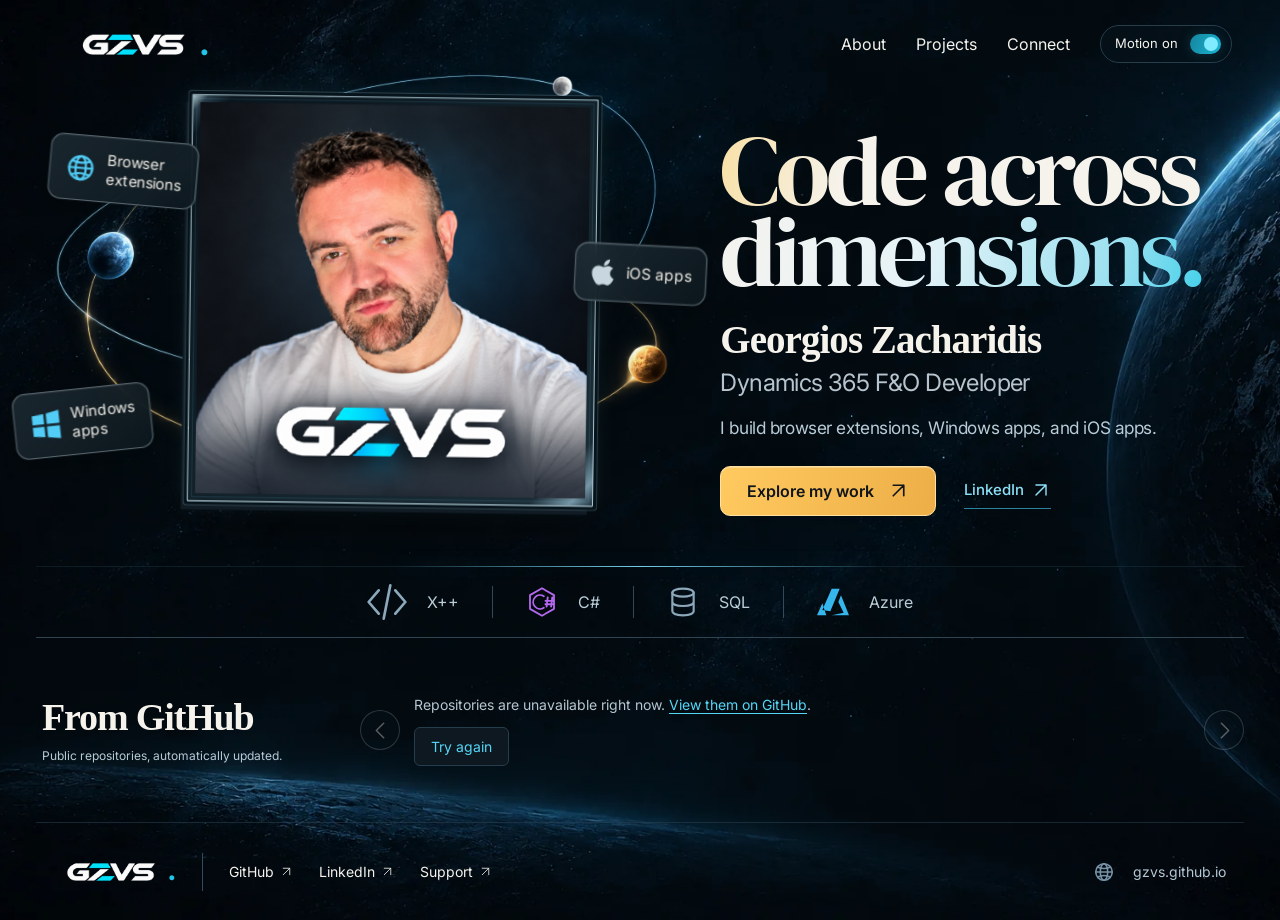
==== index.html @ 4f2936d0 "Build approved Orbital Studio portfolio with original portrait" ====
<!doctype html>
<html lang="en" data-motion="off">
<head>
  <meta charset="utf-8">
  <meta name="viewport" content="width=device-width, initial-scale=1">
  <title>Georgios Zacharidis — GZVS | Developer &amp; Maker</title>
  <meta name="description" content="Georgios Zacharidis — Dynamics 365 Finance &amp; Operations developer. I build browser extensions, Windows apps, and iOS apps. Explore my public projects.">
  <meta name="theme-color" content="#050f15">
  <meta name="color-scheme" content="dark">
  <link rel="canonical" href="https://gzvs.github.io/">
  <meta property="og:type" content="website">
  <meta property="og:title" content="Georgios Zacharidis — Code across dimensions.">
  <meta property="og:description" content="Dynamics 365 F&amp;O developer. Browser extensions, Windows apps, and iOS apps. Public projects, straight from GitHub.">
  <meta property="og:url" content="https://gzvs.github.io/">
  <meta property="og:image" content="https://gzvs.github.io/assets/georgios-github-avatar.png">
  <meta property="og:image:alt" content="Georgios Zacharidis, GZVS">
  <meta name="twitter:card" content="summary">
  <link rel="icon" href="assets/favicon.svg" type="image/svg+xml">
  <link rel="preload" href="assets/fonts/inter-latin.woff" as="font" type="font/woff" crossorigin>
  <link rel="preload" href="assets/fonts/dm-serif-display.woff" as="font" type="font/woff" crossorigin>
  <link rel="stylesheet" href="styles.css">
  <script type="module" src="motion.js"></script>
  <script type="module" src="repositories.js"></script>
</head>
<body id="top">
  <a class="skip-link" href="#main">Skip to content</a>
  <svg class="svg-definitions" xmlns="http://www.w3.org/2000/svg" aria-hidden="true"><defs>
    <symbol id="arrow-up-right" viewBox="0 0 24 24"><path d="M6 18 18 6M6 6h12v12"/></symbol>
    <symbol id="arrow-left" viewBox="0 0 24 24"><path d="m15 5-7 7 7 7"/></symbol>
    <symbol id="arrow-right" viewBox="0 0 24 24"><path d="m9 5 7 7-7 7"/></symbol>
    <symbol id="globe" viewBox="0 0 24 24"><circle cx="12" cy="12" r="9"/><ellipse cx="12" cy="12" rx="4" ry="9"/><path d="M3 12h18M5 6.5c4 2 10 2 14 0M5 17.5c4-2 10-2 14 0"/></symbol>
    <symbol id="windows" viewBox="0 0 24 24"><path fill="currentColor" stroke="none" d="m2 4 9-1v8H2zm11-1.2L23 1v10H13zM2 13h9v8l-9-1zm11 0h10v10l-10-1.8z"/></symbol>
    <symbol id="apple" viewBox="0 0 24 24"><path fill="currentColor" stroke="none" d="M16.8 1c.2 1.6-.5 3-1.4 4-.9 1-2.2 1.7-3.5 1.6-.2-1.5.5-2.9 1.4-3.9.9-.9 2.4-1.6 3.5-1.7ZM20.7 17.7c-.5 1.1-.8 1.6-1.4 2.6-.9 1.3-2.2 3-3.7 3-1.4 0-1.8-.9-3.7-.9s-2.3.9-3.7.9c-1.5 0-2.7-1.6-3.6-2.9C2.1 16.7 1 11.8 3 9.1c1.4-1.9 3.5-2.3 5-2.3 1.5 0 2.4.9 3.7.9 1.2 0 2-.9 3.7-.9 1.3 0 3.1.4 4.4 2-3.6 2.2-3 7.1.9 8.9Z"/></symbol>
    <symbol id="code" viewBox="0 0 24 24"><path d="m7 5-6 7 6 7m10-14 6 7-6 7M14 2l-4 20"/></symbol>
    <symbol id="csharp" viewBox="0 0 28 28"><path d="m14 2 10.5 6v12L14 26 3.5 20V8Z"/><path d="M15.6 9a6 6 0 1 0 0 10M19 10l-1 8m5-8-1 8m-5-5h7m-7 3h7"/></symbol>
    <symbol id="database" viewBox="0 0 24 24"><ellipse cx="12" cy="5" rx="8" ry="3"/><path d="M4 5v14c0 4 16 4 16 0V5M4 12c0 4 16 4 16 0"/></symbol>
    <symbol id="azure" viewBox="0 0 24 24"><path fill="currentColor" stroke="none" d="m11 2-7 16 6 1L17 2Zm7 5 6 15H11l9-2-4-8ZM7 22H0l4-9Z"/></symbol>
  </defs></svg>
  <div class="site-shell">
    <header class="site-header">
      <div class="container header-inner">
        <a class="brand" href="#top" aria-label="GZVS homepage"><img src="assets/gzvs-wordmark.webp" alt="GZVS" width="188" height="50"><span aria-hidden="true">.</span></a>
        <nav class="main-nav" aria-label="Main navigation"><a href="#about">About</a><a href="#projects">Projects</a><a href="#connect">Connect</a></nav>
        <button class="motion-toggle" id="motion-toggle" type="button" aria-label="Motion off" aria-pressed="false" hidden><span id="motion-label">Motion off</span><span class="toggle-track" aria-hidden="true"><span></span></span></button>
      </div>
    </header>
    <main id="main">
      <section class="hero container" id="about" aria-labelledby="hero-title">
        <div class="hero-visual" id="hero-visual">
          <div class="orbit-layer" aria-hidden="true"><img src="assets/orbital-trails.webp" alt="" width="1024" height="1024" draggable="false"></div>
          <figure class="portrait-float"><div class="portrait-frame"><img src="assets/georgios-github-avatar.png" alt="Georgios Zacharidis, wearing a white shirt with the GZVS logo" width="460" height="460" fetchpriority="high" draggable="false"></div></figure>
          <a class="orbit-label label-browser" href="#projects"><svg class="icon" aria-hidden="true"><use href="#globe"/></svg><span>Browser<br>extensions</span></a>
          <a class="orbit-label label-windows" href="#projects"><svg class="icon filled" aria-hidden="true"><use href="#windows"/></svg><span>Windows<br>apps</span></a>
          <a class="orbit-label label-ios" href="#projects"><svg class="icon filled" aria-hidden="true"><use href="#apple"/></svg><span>iOS apps</span></a>
        </div>
        <div class="hero-copy reveal" data-entry="right">
          <h1 id="hero-title"><span>Code across</span><span class="dimension-text">dimensions.</span></h1>
          <h2 class="profile-name">Georgios Zacharidis</h2>
          <p class="profession">Dynamics 365 F&amp;O Developer</p>
          <p class="profile-description">I build browser extensions, Windows apps, and iOS apps.</p>
          <div class="hero-actions"><a class="button" href="#projects">Explore my work <svg class="icon" aria-hidden="true"><use href="#arrow-up-right"/></svg></a><a class="text-link" href="https://gr.linkedin.com/in/zacharidis" target="_blank" rel="noopener noreferrer">LinkedIn <svg class="icon" aria-hidden="true"><use href="#arrow-up-right"/></svg></a></div>
        </div>
      </section>
      <div class="technology-rail container reveal" data-entry="bottom" aria-label="Technologies I work with">
        <span class="technology technology-xpp"><svg class="icon" aria-hidden="true"><use href="#code"/></svg><span>X++</span></span><span class="technology technology-csharp"><svg class="icon" aria-hidden="true"><use href="#csharp"/></svg><span>C#</span></span><span class="technology technology-sql"><svg class="icon" aria-hidden="true"><use href="#database"/></svg><span>SQL</span></span><span class="technology technology-azure"><svg class="icon" aria-hidden="true"><use href="#azure"/></svg><span>Azure</span></span>
      </div>
      <section class="projects container reveal" data-entry="bottom" id="projects" aria-labelledby="work-title">
        <div class="repositories-heading"><h2 id="work-title">From GitHub</h2><p>Public repositories, automatically updated.</p></div>
        <button class="carousel-arrow" type="button" id="repos-prev" aria-label="Previous repositories" aria-controls="repos-track" disabled><svg class="icon" aria-hidden="true"><use href="#arrow-left"/></svg></button>
        <div class="repositories-carousel" role="region" aria-roledescription="carousel" aria-labelledby="work-title"><ul class="repositories-track" id="repos-track" tabindex="0" aria-label="Public GitHub repositories" hidden></ul><div class="repositories-status"><p id="repos-status" role="status" aria-live="polite">View my public projects on <a href="https://github.com/GZVS?tab=repositories" target="_blank" rel="noopener noreferrer">GitHub</a>.</p><button class="repos-retry" id="repos-retry" type="button" hidden>Try again</button></div></div>
        <button class="carousel-arrow" type="button" id="repos-next" aria-label="Next repositories" aria-controls="repos-track" disabled><svg class="icon" aria-hidden="true"><use href="#arrow-right"/></svg></button>
        <noscript><p>Enable JavaScript for the carousel, or browse <a href="https://github.com/GZVS?tab=repositories">all my public repositories on GitHub</a>.</p></noscript>
      </section>
    </main>
    <footer class="site-footer container" id="connect" aria-label="Connect with Georgios">
      <a class="brand" href="#top" aria-label="Back to top"><img src="assets/gzvs-wordmark.webp" alt="GZVS" width="188" height="50"><span aria-hidden="true">.</span></a>
      <div class="social-links"><a href="https://github.com/GZVS" target="_blank" rel="noopener noreferrer">GitHub <svg class="icon" aria-hidden="true"><use href="#arrow-up-right"/></svg></a><a href="https://gr.linkedin.com/in/zacharidis" target="_blank" rel="noopener noreferrer">LinkedIn <svg class="icon" aria-hidden="true"><use href="#arrow-up-right"/></svg></a><a href="https://www.paypal.com/paypalme/Zacharidis" target="_blank" rel="noopener noreferrer">Support <svg class="icon" aria-hidden="true"><use href="#arrow-up-right"/></svg></a></div>
      <a class="site-address" href="#top"><svg class="icon" aria-hidden="true"><use href="#globe"/></svg><span>gzvs.github.io</span></a>
    </footer>
  </div>
</body>
</html>
---- styles.css ----
@font-face{font-family:Inter;src:url("assets/fonts/inter-latin.woff") format("woff");font-style:normal;font-weight:100 900;font-display:swap}
@font-face{font-family:"DM Serif Display";src:url("assets/fonts/dm-serif-display.woff") format("woff");font-style:normal;font-weight:400;font-display:swap}
:root{color-scheme:dark;--background:#050f15;--surface:#0d1820;--text:#f6f3ed;--muted:#b6c6d0;--cyan:#55d6f6;--gold:#f4b64f;--border:#263d4b;--display:"DM Serif Display",Georgia,serif;--body:Inter,system-ui,-apple-system,BlinkMacSystemFont,"Segoe UI",sans-serif}
*{box-sizing:border-box}html{background:var(--background);scroll-padding-top:24px}html[data-motion="on"]{scroll-behavior:smooth}body{margin:0;min-width:0;color:var(--text);font-family:var(--body);font-weight:400;font-size:16px;line-height:1.5;-webkit-font-smoothing:antialiased;background:var(--background)}a{color:inherit;text-decoration:none}button{font:inherit;color:inherit;cursor:pointer}button:disabled{cursor:default}button,a{-webkit-tap-highlight-color:transparent}button[hidden],[hidden]{display:none!important}button:focus-visible,a:focus-visible,[tabindex]:focus-visible{outline:2px solid var(--cyan);outline-offset:6px}::selection{background:#55d6f64d;color:#fff}.svg-definitions{position:absolute;width:0;height:0;overflow:hidden}.icon{width:24px;height:24px;display:inline-block;flex-shrink:0;fill:none;stroke:currentColor;stroke-width:1.7;stroke-linecap:round;stroke-linejoin:round}.icon.filled{stroke:none}.container{width:min(1440px,calc(100% - 96px));margin-inline:auto}.skip-link{position:absolute;z-index:20;left:24px;top:8px;transform:translateY(-160%);padding:12px 20px;color:var(--background);background:var(--cyan);border-radius:6px}.skip-link:focus{transform:translateY(0)}
.site-shell{position:relative;isolation:isolate;overflow:hidden;min-height:100svh;background-image:url("assets/orbital-background.webp");background-size:cover;background-position:center top;background-repeat:no-repeat;display:flex;flex-direction:column}.site-shell main{flex:1}.site-header{position:relative;z-index:5}.header-inner{min-height:100px;display:flex;align-items:center;gap:44px;padding-inline:46px 22px}.brand{display:inline-flex;align-items:center;flex:none;gap:2px}.brand img{display:block;width:130px;height:36px;object-fit:contain}.brand>span{color:#21c5e8;font-size:36px;font-weight:700;line-height:1;margin-top:-5px}.main-nav{display:flex;align-items:center;gap:40px;margin-left:auto;font-size:16px}.main-nav a{padding-block:14px;transition:color .2s}.main-nav a:hover{color:var(--cyan)}.motion-toggle{display:flex;align-items:center;justify-content:center;gap:12px;min-height:38px;padding:6px 10px 6px 14px;border:1px solid var(--border);border-radius:30px;background:#06131aab;font-size:13px;white-space:nowrap}.motion-toggle:hover{border-color:#6d98aa}.toggle-track{display:inline-flex;align-items:center;width:31px;height:20px;padding:3px;border-radius:30px;background:#2b3e49}.toggle-track>span{display:block;width:14px;height:14px;border-radius:50%;background:#bdcbd0;transition:transform .25s,background .25s}.motion-toggle[aria-pressed="true"] .toggle-track{background:linear-gradient(110deg,#16859f,#19b5d3);box-shadow:0 0 13px #47d4f22e}.motion-toggle[aria-pressed="true"] .toggle-track>span{background:#80eaff;transform:translateX(11px)}
.hero{position:relative;display:grid;grid-template-columns:54% 46%;min-height:540px;align-items:center;scroll-margin-top:8px}.hero-visual{position:relative;align-self:stretch;min-width:0;perspective:1100px;transform:translate3d(var(--scene-x,0px),var(--scene-y,0px),0) rotateX(var(--scene-rx,0deg)) rotateY(var(--scene-ry,0deg)) scale(var(--scene-scale,1));transform-style:preserve-3d;transform-origin:50% 50%;isolation:isolate}.orbit-layer{position:absolute;z-index:-1;width:103%;aspect-ratio:3/2;left:-1.5%;top:-10%;pointer-events:none;transform:translateZ(-35px)}.orbit-layer img{width:100%;height:100%;object-fit:contain;display:block}.portrait-float{position:absolute;top:3%;left:24%;width:61%;max-width:470px;aspect-ratio:1;margin:0;transform:translateZ(25px)}.portrait-frame{height:100%;padding:7px;border:1px solid #a8c3ce;border-radius:1px;background:linear-gradient(135deg,#b0c8d0 0%,#293c48 2%,#0a151d 5%,#1a2c35 92%,#7594a4 97%,#213340 100%);box-shadow:0 0 0 3px #07131b,0 0 0 4px #7497a14d,-6px 8px 0 #101b24,0 0 23px #60c6e022,0 26px 50px #0009;transform:rotateY(4deg) rotateZ(.8deg);transform-origin:center}.portrait-frame:after{content:"";position:absolute;inset:3px;border:1px solid #65c5e124;pointer-events:none}.portrait-frame>img{width:100%;height:100%;display:block;object-fit:contain;background:#09131b}.orbit-label{position:absolute;z-index:3;display:flex;align-items:center;gap:14px;padding:15px 19px;border:1px solid #a3b5bd88;border-radius:14px;background:linear-gradient(135deg,#23313ab8,#0c181edb);box-shadow:inset 0 1px 0 #ffffff0d,0 10px 25px #0004;backdrop-filter:blur(10px);font-size:17px;line-height:1.3;transform:translateZ(70px);transition:border-color .2s,background .2s}.orbit-label:hover{border-color:var(--cyan);background:#1a323e}.orbit-label .icon{width:34px;height:34px;color:#51cdf7;stroke-width:1.65}.label-browser{left:6%;top:9%;transform:translateZ(70px) rotateZ(5deg);animation-delay:-1s!important}.label-windows{left:0%;top:60%;transform:translateZ(70px) rotateZ(-6deg);animation-delay:-4s!important}.label-ios{left:80%;top:31%;padding:15px 18px;gap:10px;transform:translateZ(85px) rotateZ(3deg);white-space:nowrap;animation-delay:-2.5s!important}.label-ios .icon{color:#c8d7df;width:30px;height:30px}
.hero-copy{min-width:0;padding:32px 0 42px 48px;z-index:2}.hero-copy h1{margin:0 0 24px;font-family:var(--display);font-weight:400;letter-spacing:-.045em;font-size:clamp(72px,7.7vw,118px);line-height:.82}.hero-copy h1>span{display:block;white-space:nowrap}.hero-copy h1>span:first-child{background:linear-gradient(100deg,#f8e0a6 0%,#f6f3ed 25%,#f6f3ed 100%);background-clip:text;-webkit-background-clip:text;color:transparent}.dimension-text{background:linear-gradient(105deg,#f5f3ef 0%,#e6f3f7 38%,#99e0f0 76%,#1ecae8 100%);background-clip:text;-webkit-background-clip:text;color:transparent}.profile-name{margin:24px 0 2px;font-family:Georgia,serif;font-size:clamp(32px,3.05vw,47px);font-weight:700;line-height:1.2;letter-spacing:-.025em;white-space:nowrap}.profession{margin:0;font-size:clamp(20px,1.87vw,29px);line-height:1.45;color:#b8c4cd;letter-spacing:-.025em}.profile-description{margin:15px 0 24px;color:#b8cbd6;font-size:clamp(15px,1.38vw,21px);line-height:1.6;letter-spacing:-.025em;white-space:nowrap}.hero-actions{display:flex;align-items:center;gap:36px}.button{min-height:54px;display:inline-flex;justify-content:center;align-items:center;gap:18px;padding:13px 32px;border:1px solid #ffe0a0;border-radius:10px;background:linear-gradient(110deg,#ffca60,#edae47);color:#10151b;font-size:18px;font-weight:600;box-shadow:inset 0 1px 0 #fff4,0 8px 30px #0002;transition:filter .2s,box-shadow .2s}.button .icon{width:21px;height:21px;stroke-width:1.9}.button:hover{filter:brightness(1.08);box-shadow:0 7px 30px #f5b64822}.text-link{display:inline-flex;gap:7px;align-items:center;color:#8ce1f7;border-bottom:1px solid #2b849d;padding:6px 0;font-size:17px;font-weight:500;transition:color .2s}.text-link .icon{width:20px;height:20px}.text-link:hover{color:#d8f8ff}
.technology-rail{height:80px;display:flex;justify-content:center;align-items:center;border-top:1px solid #2f63703b;border-bottom:1px solid #5874858c;gap:0;position:relative}.technology-rail:before{content:"";position:absolute;top:-1px;left:30%;width:40%;height:1px;background:linear-gradient(90deg,transparent,#72cde8,transparent);box-shadow:0 -2px 18px #17a1ce44}.technology{display:inline-flex;align-items:center;gap:20px;padding:0 33px;color:#bacdd7;font-size:16px;line-height:1}.technology+.technology{border-left:1px solid #56758994}.technology .icon{width:32px;height:32px;color:#8ca9bc;stroke-width:1.6}.technology-xpp .icon{width:40px;height:40px}.technology-csharp .icon{color:#b468ed}.technology-azure .icon{color:#35b7ed;stroke:none}
.projects{min-height:192px;padding:30px 0;display:grid;grid-template-columns:350px 44px minmax(0,1fr) 44px;gap:16px;align-items:center;scroll-margin-top:20px}.repositories-heading{padding-left:12px}.repositories-heading h2{font-family:Georgia,serif;font-weight:700;font-size:43px;line-height:1.2;letter-spacing:-.03em;margin:0 0 7px}.repositories-heading p{margin:0;color:#b8cbd6;font-size:14px;line-height:1.5;white-space:nowrap}.repositories-carousel{position:relative;min-width:0}.repositories-track{list-style:none;display:flex;gap:18px;min-height:130px;width:100%;margin:0;padding:0;overflow-x:auto;scroll-snap-type:x mandatory;scrollbar-width:none;overscroll-behavior-inline:contain;border-radius:8px}.repositories-track::-webkit-scrollbar{display:none}.repository-card{flex:0 0 clamp(280px,22vw,338px);min-width:0;scroll-snap-align:start;scroll-margin-inline:0}.repository-card>a{height:100%;min-height:130px;padding:20px;display:grid;grid-template-columns:56px minmax(0,1fr);gap:17px;border:1px solid #2c4657;border-radius:8px;background:linear-gradient(120deg,#0f1c25e8,#0b151de8);transition:border-color .2s,background .2s}.repository-card>a:hover{border-color:#6592a6;background:#142733}.repository-icon{display:grid;place-items:center;width:56px;height:56px;border:1px solid #284350;border-radius:9px;box-shadow:inset 0 1px 0 #ffffff05;background:#0b1820;color:#52d5fa}.repository-icon svg{width:32px;height:32px;stroke:currentColor;stroke-width:1.7;fill:none;stroke-linecap:round;stroke-linejoin:round}.repository-icon.icon-extension{color:#4ada4d}.repository-icon.icon-document{color:#69d1f9}.repository-details{min-width:0}.repository-title{display:flex;align-items:flex-start;gap:4px}.repository-title h3{margin:0;font-size:clamp(13px,.98vw,15px);line-height:1.35;font-weight:600;overflow-wrap:anywhere;letter-spacing:-.03em}.repository-title>.icon{display:none}.repository-details>p{margin:8px 0 0;font-size:13px;line-height:1.55;color:#b6cad7;display:-webkit-box;-webkit-line-clamp:3;-webkit-box-orient:vertical;overflow:hidden}.carousel-arrow{display:grid;place-items:center;width:44px;height:44px;padding:0;background:#0b1820aa;border:1px solid #a4b8c4b0;border-radius:50%;transition:background .2s,color .2s,border-color .2s}.carousel-arrow .icon{width:25px;height:25px;stroke-width:1.5}.carousel-arrow:hover:not(:disabled){background:#16313e;border-color:var(--cyan);color:var(--cyan)}.carousel-arrow:disabled{opacity:.35}.repositories-status p{margin:0;color:var(--muted);font-size:14px;line-height:1.6}.repositories-status p a{text-decoration:underline;text-underline-offset:3px;color:var(--cyan)}.repositories-status:has(>p:empty){display:none}.repositories-carousel:has(.repositories-track:not([hidden])) .repositories-status{position:absolute;width:1px;height:1px;overflow:hidden;clip-path:inset(50%)}.repos-retry{margin-top:10px;border:1px solid var(--border);background:var(--surface);padding:8px 16px;border-radius:6px;color:var(--cyan);font-size:14px}.projects>noscript{grid-column:1/-1;color:var(--muted);font-size:14px}.projects>noscript a{text-decoration:underline}
.site-footer{display:flex;align-items:center;gap:36px;min-height:112px;border-top:1px solid #263d4b99;padding:22px 18px}.site-footer .brand img{width:112px;height:31px}.site-footer .brand>span{font-size:30px}.social-links{display:flex;align-items:center;gap:30px;border-left:1px solid #314a5c;padding-left:36px;font-size:14px}.social-links a{display:inline-flex;gap:6px;align-items:center;min-height:38px;transition:color .2s}.social-links .icon{height:13px;width:13px;stroke-width:1.5}.social-links a:hover{color:var(--cyan)}.site-address{margin-left:auto;display:inline-flex;align-items:center;gap:18px;color:#b5c7d4;font-size:16px}.site-address .icon{color:#7793a9;width:22px;height:22px}.site-address:hover{color:var(--cyan)}
.error-page{min-height:100svh;display:flex;flex-direction:column;justify-content:center;align-items:flex-start;gap:22px}.error-page h1{font-family:var(--display);font-size:clamp(48px,8vw,100px);font-weight:400;margin:0;line-height:1}.error-page p{color:var(--muted);max-width:40ch;margin:0}
html[data-motion="on"] .portrait-float{animation:portrait-float 9s ease-in-out infinite}html[data-motion="on"] .orbit-label{animation:label-float 8s ease-in-out infinite}html[data-motion="on"] .orbit-layer{animation:orbit-drift 20s ease-in-out infinite}html[data-motion="on"] .reveal{opacity:0;translate:0 18px;transition:opacity .8s,translate .8s}html[data-motion="on"] .reveal[data-entry="right"]{translate:24px 0}html[data-motion="on"] .reveal.is-visible{opacity:1;translate:0 0}
@keyframes portrait-float{0%,100%{translate:0 0}50%{translate:0 -8px}}@keyframes label-float{0%,100%{translate:0 0}50%{translate:0 9px}}@keyframes orbit-drift{0%,100%{rotate:-2deg}50%{rotate:3deg}}
@media(min-width:1600px){.site-shell{justify-content:center}.hero{min-height:590px}.hero-copy{padding-left:50px}.portrait-float{top:6%}.orbit-layer{top:-10%}.technology-rail{height:88px}.projects{min-height:212px}}
@media(max-width:1400px) and (min-width:851px){.container{width:calc(100% - 72px)}.header-inner{min-height:88px;padding-inline:32px 12px;gap:30px}.main-nav{gap:30px}.hero{min-height:478px}.hero-copy{padding:25px 0 32px 32px}.hero-copy h1{font-size:7.7vw}.profile-name{margin-top:22px}.profile-description{font-size:1.35vw;margin:14px 0 24px}.portrait-float{top:3%;left:24%;width:61%}.orbit-layer{top:-10%}.orbit-label{font-size:14px;padding:12px 14px;gap:10px;border-radius:12px}.orbit-label .icon{width:29px;height:29px}.label-browser{left:5%;top:13%}.label-windows{top:62%}.label-ios{left:80%;top:34%;padding:13px;gap:8px}.label-ios .icon{width:26px;height:26px}.hero-actions{gap:28px}.button{font-size:16px;min-height:50px;padding:11px 26px;gap:14px}.text-link{font-size:15px}.technology-rail{height:72px}.projects{grid-template-columns:310px 40px minmax(0,1fr) 40px;gap:14px;min-height:184px;padding-block:28px}.repositories-heading{padding-left:6px}.repositories-heading h2{font-size:38px}.repositories-heading p{font-size:12px}.carousel-arrow{width:40px;height:40px}.repository-card{flex-basis:290px}.repository-card>a{padding:18px 16px;gap:13px}.site-footer{min-height:98px;gap:26px}.social-links{padding-left:26px;gap:26px}.site-address{font-size:14px}}
@media(max-width:1050px) and (min-width:851px){.container{width:calc(100% - 48px)}.header-inner{padding-inline:12px;gap:20px}.main-nav{gap:25px}.brand img{width:115px}.hero-copy{padding-left:25px}.hero-copy h1{font-size:7.4vw}.hero{min-height:430px}.profile-name{font-size:3vw}.profession{font-size:1.9vw}.hero-actions{gap:22px}.button{padding-inline:22px;font-size:14px;min-height:46px}.text-link{font-size:14px}.orbit-label{font-size:12px;gap:8px;padding:11px}.orbit-label .icon{width:25px;height:25px}.projects{grid-template-columns:230px 38px minmax(0,1fr) 38px;gap:12px}.repositories-heading h2{font-size:34px}.repositories-heading p{font-size:11px}.carousel-arrow{width:38px;height:38px}.site-footer{padding-inline:4px;gap:22px}.social-links{padding-left:22px;gap:20px}.site-address{gap:10px}.technology{padding-inline:28px}}
@media(max-width:850px){.container{width:calc(100% - 40px)}.site-shell{background-size:auto 1150px;background-position:67% 40px}.header-inner{min-height:82px;padding:0;gap:18px;flex-wrap:wrap}.brand img{width:101px;height:30px}.brand>span{font-size:30px}.main-nav{gap:20px;font-size:13px}.motion-toggle{min-height:34px;gap:7px;padding:5px 7px 5px 10px;font-size:11px}.toggle-track{width:27px;height:17px;padding:2px}.toggle-track>span{width:13px;height:13px}.motion-toggle[aria-pressed="true"] .toggle-track>span{transform:translateX(10px)}.hero{display:flex;flex-direction:column;min-height:0;align-items:stretch}.hero-copy{order:-1;padding:35px 10px 10px;text-align:center}.hero-copy h1{font-size:clamp(62px,11.5vw,96px);line-height:.9;letter-spacing:-.035em;margin-bottom:25px}.profile-name{font-size:clamp(28px,5.1vw,42px);white-space:normal;margin:22px 0 5px}.profession{font-size:clamp(16px,2.9vw,22px);letter-spacing:-.02em}.profile-description{font-size:16px;line-height:1.65;white-space:normal;margin:15px auto 24px;max-width:36ch}.hero-actions{justify-content:center;gap:26px}.button{font-size:15px;min-height:48px;padding:11px 22px;gap:12px;border-radius:8px}.text-link{font-size:14px;gap:5px}.text-link .icon{width:17px;height:17px}.hero-visual{height:auto;aspect-ratio:1.2;align-self:center;width:min(100%,580px);margin:12px 0 20px;transform:none}.portrait-float{width:60%;max-width:none;left:22%;top:9%}.portrait-frame{padding:5px}.orbit-layer{width:104%;left:-3%;top:0%}.orbit-label{padding:12px 15px;font-size:14px;gap:11px;border-radius:10px}.orbit-label .icon{width:30px;height:30px}.label-browser{top:11%;left:2%}.label-windows{top:66%;left:0%}.label-ios{top:42%;left:75%;padding:11px;gap:7px}.label-ios .icon{width:25px;height:25px}.technology-rail{height:72px;margin-top:4px}.technology{gap:10px;padding:0 22px;font-size:13px}.technology .icon{width:25px;height:25px}.technology-xpp .icon{width:30px;height:30px}.projects{grid-template-columns:40px minmax(0,1fr) 40px;gap:15px;padding-block:30px;min-height:0}.repositories-heading{grid-column:1/-1;padding:0}.repositories-heading h2{font-size:36px;margin:0 0 5px}.repositories-heading p{font-size:13px}.repositories-carousel{grid-column:2;grid-row:2}.projects>.carousel-arrow{grid-row:2;width:40px;height:40px}.projects>#repos-next{grid-column:3}.repositories-track{gap:14px;min-height:140px}.repository-card{flex-basis:calc(100% - 16px);min-width:220px}.repository-card>a{padding:18px;gap:14px;min-height:140px;grid-template-columns:46px minmax(0,1fr)}.repository-icon{width:46px;height:46px}.repository-icon svg{width:28px;height:28px}.repository-title h3{font-size:14px}.repository-details>p{font-size:13px;line-height:1.6;margin-top:8px}.site-footer{padding:25px 0;min-height:130px;gap:18px;flex-wrap:wrap;justify-content:space-between}.site-footer .brand img{width:98px;height:29px}.social-links{gap:20px;padding-left:20px;font-size:13px}.site-address{justify-content:center;width:100%;font-size:12px;gap:10px;margin:0;color:#9cb4c4}.site-address .icon{width:16px;height:16px}}
@media(max-width:560px){.header-inner{gap:10px;min-height:94px;padding-block:14px}.main-nav{width:100%;justify-content:center;gap:34px;order:2;font-size:13px}.main-nav a{padding-block:3px}.motion-toggle{margin-left:auto}.hero-copy{padding:27px 0 12px}.hero-copy h1{font-size:clamp(48px,12.3vw,68px);line-height:.88}.profile-name{font-size:clamp(24px,7.2vw,36px);margin-top:23px}.profession{font-size:clamp(14px,4.3vw,19px)}.profile-description{font-size:14px;max-width:32ch;margin:14px auto 22px}.hero-actions{gap:23px}.button{font-size:14px;min-height:46px;padding-inline:19px}.text-link{font-size:13px}.hero-visual{margin-top:12px;margin-bottom:14px;aspect-ratio:1.12}.portrait-float{top:13%;left:22%;width:61%}.portrait-frame{padding:4px;box-shadow:0 0 0 2px #07131b,0 0 0 3px #7497a14d,-3px 4px 0 #101b24,0 0 20px #60c6e022,0 16px 30px #0009}.orbit-layer{top:5%;width:108%;left:-5%}.orbit-label{padding:9px 10px;font-size:11px;gap:7px;border-radius:9px}.orbit-label .icon{width:25px;height:25px}.label-browser{top:13%;left:1%}.label-windows{top:65%;left:0}.label-ios{left:auto;right:0;top:40%;font-size:10px;padding:9px 8px;gap:6px}.label-ios .icon{width:20px;height:20px}.technology-rail{height:63px}.technology{padding:0 13px;gap:7px;font-size:11px}.technology .icon{height:20px;width:20px}.technology-xpp .icon{width:27px;height:27px}.projects{grid-template-columns:32px minmax(0,1fr) 32px;gap:10px;padding-block:26px}.repositories-heading h2{font-size:33px}.repositories-heading p{font-size:12px;white-space:normal}.projects>.carousel-arrow{width:32px;height:32px}.carousel-arrow .icon{width:20px;height:20px}.repositories-track{min-height:162px}.repository-card{min-width:0;flex-basis:100%}.repository-card>a{padding:15px 13px;grid-template-columns:34px minmax(0,1fr);gap:11px;min-height:162px}.repository-icon{width:34px;height:38px;border-radius:6px}.repository-icon svg{width:23px;height:23px}.repository-title h3{font-size:12px;line-height:1.4;letter-spacing:-.025em}.repository-details>p{font-size:12px;line-height:1.6;-webkit-line-clamp:4}.site-footer{gap:12px}.site-footer .brand img{width:82px;height:25px}.site-footer .brand>span{font-size:25px}.social-links{padding-left:14px;gap:15px;font-size:11px}.social-links .icon{width:11px;height:11px}.site-address{margin-top:3px}}
@media(max-width:360px){.container{width:calc(100% - 28px)}.hero-actions{gap:18px}.button{padding-inline:16px;font-size:13px}.technology{padding:0 10px;gap:6px}.social-links{padding-left:11px;gap:12px}.brand>span{font-size:25px}.site-footer .brand img{width:73px}}
@media(prefers-reduced-motion:reduce){html{scroll-behavior:auto!important}*,*:before,*:after{animation:none!important;scroll-behavior:auto!important;transition:none!important}html[data-motion="on"] .reveal{opacity:1;translate:none}}

html[data-paused="true"] *,html[data-paused="true"] *:before,html[data-paused="true"] *:after{animation-play-state:paused!important}

.motion-toggle:disabled{opacity:.65;cursor:default}
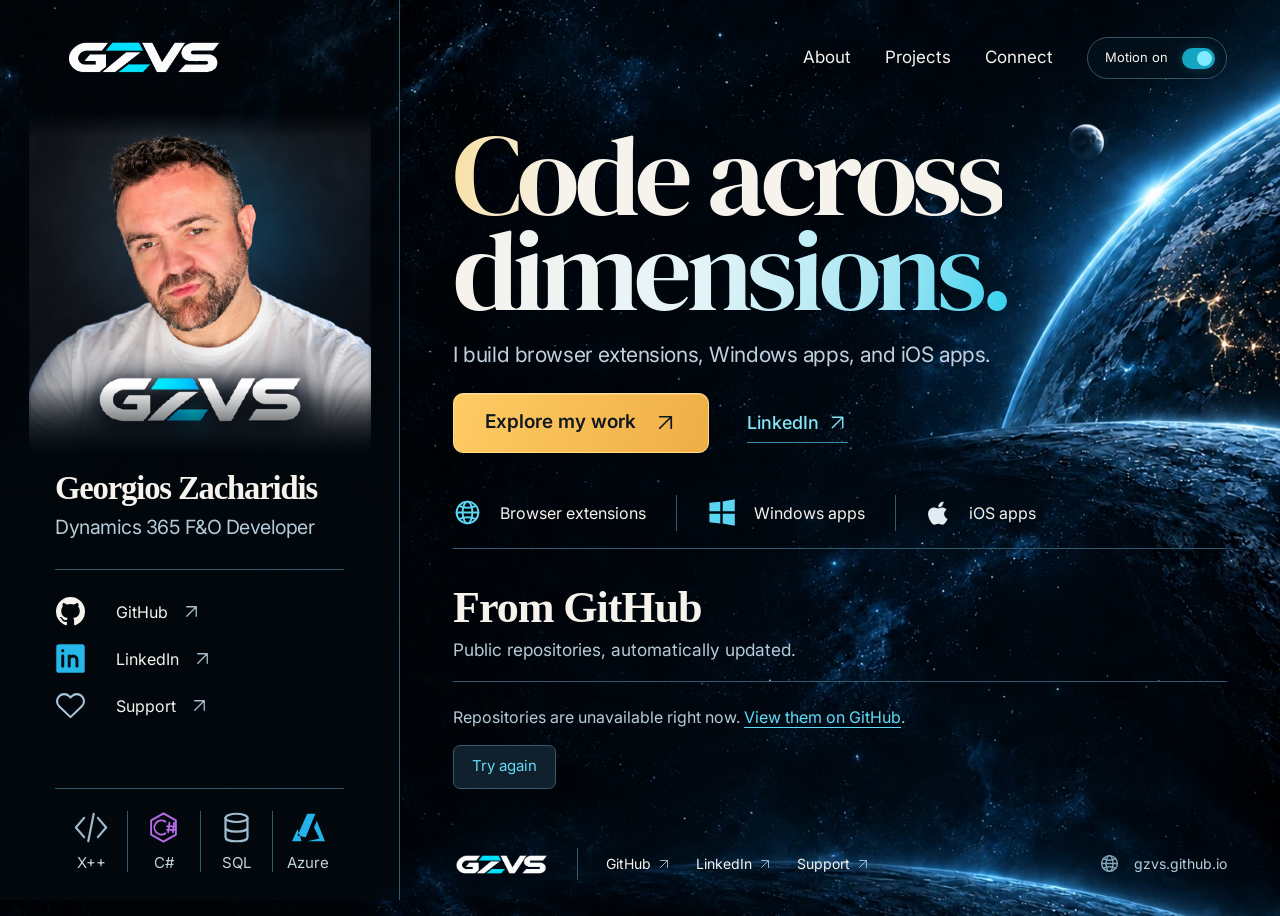
==== commit a60b51b2: "Build Split Studio portfolio layout" ====
--- a/index.html
+++ b/index.html
@@ -18,16 +18,18 @@
   <link rel="icon" href="assets/favicon.svg" type="image/svg+xml">
   <link rel="preload" href="assets/fonts/inter-latin.woff" as="font" type="font/woff" crossorigin>
   <link rel="preload" href="assets/fonts/dm-serif-display.woff" as="font" type="font/woff" crossorigin>
-  <link rel="stylesheet" href="styles.css">
-  <script type="module" src="motion.js"></script>
-  <script type="module" src="repositories.js"></script>
+  <link rel="preload" href="assets/split-studio-space.webp" as="image">
+  <link rel="stylesheet" href="styles.css?v=split-studio-1">
+  <script type="module" src="motion.js?v=split-studio-1"></script>
+  <script type="module" src="repositories.js?v=split-studio-1"></script>
 </head>
 <body id="top">
   <a class="skip-link" href="#main">Skip to content</a>
   <svg class="svg-definitions" xmlns="http://www.w3.org/2000/svg" aria-hidden="true"><defs>
     <symbol id="arrow-up-right" viewBox="0 0 24 24"><path d="M6 18 18 6M6 6h12v12"/></symbol>
-    <symbol id="arrow-left" viewBox="0 0 24 24"><path d="m15 5-7 7 7 7"/></symbol>
-    <symbol id="arrow-right" viewBox="0 0 24 24"><path d="m9 5 7 7-7 7"/></symbol>
+    <symbol id="github" viewBox="0 0 24 24"><path fill="currentColor" stroke="none" d="M12 .8a11.2 11.2 0 0 0-3.54 21.83c.56.1.77-.24.77-.54v-2.1c-3.12.68-3.78-1.33-3.78-1.33-.51-1.3-1.24-1.65-1.24-1.65-1.02-.7.08-.69.08-.69 1.12.08 1.71 1.15 1.71 1.15 1 1.7 2.62 1.21 3.26.92.1-.72.39-1.21.71-1.49-2.49-.28-5.11-1.25-5.11-5.54 0-1.22.44-2.22 1.15-3-.12-.28-.5-1.42.11-2.96 0 0 .94-.3 3.08 1.15a10.72 10.72 0 0 1 5.61 0c2.14-1.45 3.08-1.15 3.08-1.15.61 1.54.23 2.68.11 2.96.71.78 1.14 1.78 1.14 3.01 0 4.3-2.62 5.25-5.12 5.53.4.35.76 1.03.76 2.08v3.11c0 .3.2.65.77.54A11.2 11.2 0 0 0 12 .8Z"/></symbol>
+    <symbol id="linkedin" viewBox="0 0 24 24"><rect x="1" y="1" width="22" height="22" rx="2" fill="currentColor" stroke="none"/><path d="M6 10v8m0-12v.1M11 18v-8m0 3a3 3 0 0 1 6 0v5" stroke="#041119" stroke-width="2.3"/></symbol>
+    <symbol id="heart" viewBox="0 0 24 24"><path d="M20.8 4.8a5.5 5.5 0 0 0-7.8 0l-1 1-1-1a5.5 5.5 0 0 0-7.8 7.8L12 21l8.8-8.4a5.5 5.5 0 0 0 0-7.8Z"/></symbol>
     <symbol id="globe" viewBox="0 0 24 24"><circle cx="12" cy="12" r="9"/><ellipse cx="12" cy="12" rx="4" ry="9"/><path d="M3 12h18M5 6.5c4 2 10 2 14 0M5 17.5c4-2 10-2 14 0"/></symbol>
     <symbol id="windows" viewBox="0 0 24 24"><path fill="currentColor" stroke="none" d="m2 4 9-1v8H2zm11-1.2L23 1v10H13zM2 13h9v8l-9-1zm11 0h10v10l-10-1.8z"/></symbol>
     <symbol id="apple" viewBox="0 0 24 24"><path fill="currentColor" stroke="none" d="M16.8 1c.2 1.6-.5 3-1.4 4-.9 1-2.2 1.7-3.5 1.6-.2-1.5.5-2.9 1.4-3.9.9-.9 2.4-1.6 3.5-1.7ZM20.7 17.7c-.5 1.1-.8 1.6-1.4 2.6-.9 1.3-2.2 3-3.7 3-1.4 0-1.8-.9-3.7-.9s-2.3.9-3.7.9c-1.5 0-2.7-1.6-3.6-2.9C2.1 16.7 1 11.8 3 9.1c1.4-1.9 3.5-2.3 5-2.3 1.5 0 2.4.9 3.7.9 1.2 0 2-.9 3.7-.9 1.3 0 3.1.4 4.4 2-3.6 2.2-3 7.1.9 8.9Z"/></symbol>
@@ -37,46 +39,57 @@
     <symbol id="azure" viewBox="0 0 24 24"><path fill="currentColor" stroke="none" d="m11 2-7 16 6 1L17 2Zm7 5 6 15H11l9-2-4-8ZM7 22H0l4-9Z"/></symbol>
   </defs></svg>
   <div class="site-shell">
-    <header class="site-header">
-      <div class="container header-inner">
-        <a class="brand" href="#top" aria-label="GZVS homepage"><img src="assets/gzvs-wordmark.webp" alt="GZVS" width="188" height="50"><span aria-hidden="true">.</span></a>
+    <aside class="profile-sidebar" aria-label="About Georgios">
+      <a class="brand profile-brand" href="#top" aria-label="GZVS homepage"><img src="assets/gzvs-wordmark.webp" alt="GZVS" width="188" height="50"></a>
+      <figure class="portrait"><img src="assets/georgios-github-avatar.png" alt="Georgios Zacharidis, wearing a white shirt with the GZVS logo" width="460" height="460" fetchpriority="high" draggable="false"></figure>
+      <div class="profile-info">
+        <h2 class="profile-name">Georgios Zacharidis</h2>
+        <p class="profession">Dynamics 365 F&amp;O Developer</p>
+      </div>
+      <nav class="profile-social" aria-label="Profile links">
+        <a href="https://github.com/GZVS" target="_blank" rel="noopener noreferrer"><svg class="icon filled" aria-hidden="true"><use href="#github"/></svg><span>GitHub</span><svg class="icon outward" aria-hidden="true"><use href="#arrow-up-right"/></svg></a>
+        <a href="https://gr.linkedin.com/in/zacharidis" target="_blank" rel="noopener noreferrer"><svg class="icon linkedin-icon" aria-hidden="true"><use href="#linkedin"/></svg><span>LinkedIn</span><svg class="icon outward" aria-hidden="true"><use href="#arrow-up-right"/></svg></a>
+        <a href="https://www.paypal.com/paypalme/Zacharidis" target="_blank" rel="noopener noreferrer"><svg class="icon support-icon" aria-hidden="true"><use href="#heart"/></svg><span>Support</span><svg class="icon outward" aria-hidden="true"><use href="#arrow-up-right"/></svg></a>
+      </nav>
+      <div class="technology-rail" aria-label="Technologies I work with">
+        <span class="technology technology-xpp"><svg class="icon" aria-hidden="true"><use href="#code"/></svg><span>X++</span></span>
+        <span class="technology technology-csharp"><svg class="icon" aria-hidden="true"><use href="#csharp"/></svg><span>C#</span></span>
+        <span class="technology technology-sql"><svg class="icon" aria-hidden="true"><use href="#database"/></svg><span>SQL</span></span>
+        <span class="technology technology-azure"><svg class="icon filled" aria-hidden="true"><use href="#azure"/></svg><span>Azure</span></span>
+      </div>
+    </aside>
+
+    <div class="main-column">
+      <header class="site-header">
         <nav class="main-nav" aria-label="Main navigation"><a href="#about">About</a><a href="#projects">Projects</a><a href="#connect">Connect</a></nav>
         <button class="motion-toggle" id="motion-toggle" type="button" aria-label="Motion off" aria-pressed="false" hidden><span id="motion-label">Motion off</span><span class="toggle-track" aria-hidden="true"><span></span></span></button>
-      </div>
-    </header>
-    <main id="main">
-      <section class="hero container" id="about" aria-labelledby="hero-title">
-        <div class="hero-visual" id="hero-visual">
-          <div class="orbit-layer" aria-hidden="true"><img src="assets/orbital-trails.webp" alt="" width="1024" height="1024" draggable="false"></div>
-          <figure class="portrait-float"><div class="portrait-frame"><img src="assets/georgios-github-avatar.png" alt="Georgios Zacharidis, wearing a white shirt with the GZVS logo" width="460" height="460" fetchpriority="high" draggable="false"></div></figure>
-          <a class="orbit-label label-browser" href="#projects"><svg class="icon" aria-hidden="true"><use href="#globe"/></svg><span>Browser<br>extensions</span></a>
-          <a class="orbit-label label-windows" href="#projects"><svg class="icon filled" aria-hidden="true"><use href="#windows"/></svg><span>Windows<br>apps</span></a>
-          <a class="orbit-label label-ios" href="#projects"><svg class="icon filled" aria-hidden="true"><use href="#apple"/></svg><span>iOS apps</span></a>
-        </div>
-        <div class="hero-copy reveal" data-entry="right">
+      </header>
+
+      <main id="main" tabindex="-1">
+        <section class="hero" id="about" aria-labelledby="hero-title">
           <h1 id="hero-title"><span>Code across</span><span class="dimension-text">dimensions.</span></h1>
-          <h2 class="profile-name">Georgios Zacharidis</h2>
-          <p class="profession">Dynamics 365 F&amp;O Developer</p>
           <p class="profile-description">I build browser extensions, Windows apps, and iOS apps.</p>
           <div class="hero-actions"><a class="button" href="#projects">Explore my work <svg class="icon" aria-hidden="true"><use href="#arrow-up-right"/></svg></a><a class="text-link" href="https://gr.linkedin.com/in/zacharidis" target="_blank" rel="noopener noreferrer">LinkedIn <svg class="icon" aria-hidden="true"><use href="#arrow-up-right"/></svg></a></div>
-        </div>
-      </section>
-      <div class="technology-rail container reveal" data-entry="bottom" aria-label="Technologies I work with">
-        <span class="technology technology-xpp"><svg class="icon" aria-hidden="true"><use href="#code"/></svg><span>X++</span></span><span class="technology technology-csharp"><svg class="icon" aria-hidden="true"><use href="#csharp"/></svg><span>C#</span></span><span class="technology technology-sql"><svg class="icon" aria-hidden="true"><use href="#database"/></svg><span>SQL</span></span><span class="technology technology-azure"><svg class="icon" aria-hidden="true"><use href="#azure"/></svg><span>Azure</span></span>
-      </div>
-      <section class="projects container reveal" data-entry="bottom" id="projects" aria-labelledby="work-title">
-        <div class="repositories-heading"><h2 id="work-title">From GitHub</h2><p>Public repositories, automatically updated.</p></div>
-        <button class="carousel-arrow" type="button" id="repos-prev" aria-label="Previous repositories" aria-controls="repos-track" disabled><svg class="icon" aria-hidden="true"><use href="#arrow-left"/></svg></button>
-        <div class="repositories-carousel" role="region" aria-roledescription="carousel" aria-labelledby="work-title"><ul class="repositories-track" id="repos-track" tabindex="0" aria-label="Public GitHub repositories" hidden></ul><div class="repositories-status"><p id="repos-status" role="status" aria-live="polite">View my public projects on <a href="https://github.com/GZVS?tab=repositories" target="_blank" rel="noopener noreferrer">GitHub</a>.</p><button class="repos-retry" id="repos-retry" type="button" hidden>Try again</button></div></div>
-        <button class="carousel-arrow" type="button" id="repos-next" aria-label="Next repositories" aria-controls="repos-track" disabled><svg class="icon" aria-hidden="true"><use href="#arrow-right"/></svg></button>
-        <noscript><p>Enable JavaScript for the carousel, or browse <a href="https://github.com/GZVS?tab=repositories">all my public repositories on GitHub</a>.</p></noscript>
-      </section>
-    </main>
-    <footer class="site-footer container" id="connect" aria-label="Connect with Georgios">
-      <a class="brand" href="#top" aria-label="Back to top"><img src="assets/gzvs-wordmark.webp" alt="GZVS" width="188" height="50"><span aria-hidden="true">.</span></a>
-      <div class="social-links"><a href="https://github.com/GZVS" target="_blank" rel="noopener noreferrer">GitHub <svg class="icon" aria-hidden="true"><use href="#arrow-up-right"/></svg></a><a href="https://gr.linkedin.com/in/zacharidis" target="_blank" rel="noopener noreferrer">LinkedIn <svg class="icon" aria-hidden="true"><use href="#arrow-up-right"/></svg></a><a href="https://www.paypal.com/paypalme/Zacharidis" target="_blank" rel="noopener noreferrer">Support <svg class="icon" aria-hidden="true"><use href="#arrow-up-right"/></svg></a></div>
-      <a class="site-address" href="#top"><svg class="icon" aria-hidden="true"><use href="#globe"/></svg><span>gzvs.github.io</span></a>
-    </footer>
+          <nav class="category-links" aria-label="What I build">
+            <a href="#projects"><svg class="icon" aria-hidden="true"><use href="#globe"/></svg><span>Browser extensions</span></a>
+            <a href="#projects"><svg class="icon filled" aria-hidden="true"><use href="#windows"/></svg><span>Windows apps</span></a>
+            <a href="#projects"><svg class="icon filled apple-icon" aria-hidden="true"><use href="#apple"/></svg><span>iOS apps</span></a>
+          </nav>
+        </section>
+
+        <section class="projects" id="projects" aria-labelledby="work-title">
+          <div class="repositories-heading"><h2 id="work-title">From GitHub</h2><p>Public repositories, automatically updated.</p></div>
+          <ul class="repositories-list" id="repos-list" aria-label="Public GitHub repositories" hidden></ul>
+          <div class="repositories-status"><p id="repos-status" role="status" aria-live="polite">View my public projects on <a href="https://github.com/GZVS?tab=repositories" target="_blank" rel="noopener noreferrer">GitHub</a>.</p><button class="repos-retry" id="repos-retry" type="button" hidden>Try again</button></div>
+        </section>
+      </main>
+
+      <footer class="site-footer" id="connect" aria-label="Connect with Georgios">
+        <a class="brand" href="#top" aria-label="Back to top"><img src="assets/gzvs-wordmark.webp" alt="GZVS" width="188" height="50"></a>
+        <nav class="social-links" aria-label="Connect"><a href="https://github.com/GZVS" target="_blank" rel="noopener noreferrer">GitHub <svg class="icon" aria-hidden="true"><use href="#arrow-up-right"/></svg></a><a href="https://gr.linkedin.com/in/zacharidis" target="_blank" rel="noopener noreferrer">LinkedIn <svg class="icon" aria-hidden="true"><use href="#arrow-up-right"/></svg></a><a href="https://www.paypal.com/paypalme/Zacharidis" target="_blank" rel="noopener noreferrer">Support <svg class="icon" aria-hidden="true"><use href="#arrow-up-right"/></svg></a></nav>
+        <a class="site-address" href="#top"><svg class="icon" aria-hidden="true"><use href="#globe"/></svg><span>gzvs.github.io</span></a>
+      </footer>
+    </div>
   </div>
 </body>
 </html>
--- a/styles.css
+++ b/styles.css
@@ -1,24 +1,389 @@
-@font-face{font-family:Inter;src:url("assets/fonts/inter-latin.woff") format("woff");font-style:normal;font-weight:100 900;font-display:swap}
-@font-face{font-family:"DM Serif Display";src:url("assets/fonts/dm-serif-display.woff") format("woff");font-style:normal;font-weight:400;font-display:swap}
-:root{color-scheme:dark;--background:#050f15;--surface:#0d1820;--text:#f6f3ed;--muted:#b6c6d0;--cyan:#55d6f6;--gold:#f4b64f;--border:#263d4b;--display:"DM Serif Display",Georgia,serif;--body:Inter,system-ui,-apple-system,BlinkMacSystemFont,"Segoe UI",sans-serif}
-*{box-sizing:border-box}html{background:var(--background);scroll-padding-top:24px}html[data-motion="on"]{scroll-behavior:smooth}body{margin:0;min-width:0;color:var(--text);font-family:var(--body);font-weight:400;font-size:16px;line-height:1.5;-webkit-font-smoothing:antialiased;background:var(--background)}a{color:inherit;text-decoration:none}button{font:inherit;color:inherit;cursor:pointer}button:disabled{cursor:default}button,a{-webkit-tap-highlight-color:transparent}button[hidden],[hidden]{display:none!important}button:focus-visible,a:focus-visible,[tabindex]:focus-visible{outline:2px solid var(--cyan);outline-offset:6px}::selection{background:#55d6f64d;color:#fff}.svg-definitions{position:absolute;width:0;height:0;overflow:hidden}.icon{width:24px;height:24px;display:inline-block;flex-shrink:0;fill:none;stroke:currentColor;stroke-width:1.7;stroke-linecap:round;stroke-linejoin:round}.icon.filled{stroke:none}.container{width:min(1440px,calc(100% - 96px));margin-inline:auto}.skip-link{position:absolute;z-index:20;left:24px;top:8px;transform:translateY(-160%);padding:12px 20px;color:var(--background);background:var(--cyan);border-radius:6px}.skip-link:focus{transform:translateY(0)}
-.site-shell{position:relative;isolation:isolate;overflow:hidden;min-height:100svh;background-image:url("assets/orbital-background.webp");background-size:cover;background-position:center top;background-repeat:no-repeat;display:flex;flex-direction:column}.site-shell main{flex:1}.site-header{position:relative;z-index:5}.header-inner{min-height:100px;display:flex;align-items:center;gap:44px;padding-inline:46px 22px}.brand{display:inline-flex;align-items:center;flex:none;gap:2px}.brand img{display:block;width:130px;height:36px;object-fit:contain}.brand>span{color:#21c5e8;font-size:36px;font-weight:700;line-height:1;margin-top:-5px}.main-nav{display:flex;align-items:center;gap:40px;margin-left:auto;font-size:16px}.main-nav a{padding-block:14px;transition:color .2s}.main-nav a:hover{color:var(--cyan)}.motion-toggle{display:flex;align-items:center;justify-content:center;gap:12px;min-height:38px;padding:6px 10px 6px 14px;border:1px solid var(--border);border-radius:30px;background:#06131aab;font-size:13px;white-space:nowrap}.motion-toggle:hover{border-color:#6d98aa}.toggle-track{display:inline-flex;align-items:center;width:31px;height:20px;padding:3px;border-radius:30px;background:#2b3e49}.toggle-track>span{display:block;width:14px;height:14px;border-radius:50%;background:#bdcbd0;transition:transform .25s,background .25s}.motion-toggle[aria-pressed="true"] .toggle-track{background:linear-gradient(110deg,#16859f,#19b5d3);box-shadow:0 0 13px #47d4f22e}.motion-toggle[aria-pressed="true"] .toggle-track>span{background:#80eaff;transform:translateX(11px)}
-.hero{position:relative;display:grid;grid-template-columns:54% 46%;min-height:540px;align-items:center;scroll-margin-top:8px}.hero-visual{position:relative;align-self:stretch;min-width:0;perspective:1100px;transform:translate3d(var(--scene-x,0px),var(--scene-y,0px),0) rotateX(var(--scene-rx,0deg)) rotateY(var(--scene-ry,0deg)) scale(var(--scene-scale,1));transform-style:preserve-3d;transform-origin:50% 50%;isolation:isolate}.orbit-layer{position:absolute;z-index:-1;width:103%;aspect-ratio:3/2;left:-1.5%;top:-10%;pointer-events:none;transform:translateZ(-35px)}.orbit-layer img{width:100%;height:100%;object-fit:contain;display:block}.portrait-float{position:absolute;top:3%;left:24%;width:61%;max-width:470px;aspect-ratio:1;margin:0;transform:translateZ(25px)}.portrait-frame{height:100%;padding:7px;border:1px solid #a8c3ce;border-radius:1px;background:linear-gradient(135deg,#b0c8d0 0%,#293c48 2%,#0a151d 5%,#1a2c35 92%,#7594a4 97%,#213340 100%);box-shadow:0 0 0 3px #07131b,0 0 0 4px #7497a14d,-6px 8px 0 #101b24,0 0 23px #60c6e022,0 26px 50px #0009;transform:rotateY(4deg) rotateZ(.8deg);transform-origin:center}.portrait-frame:after{content:"";position:absolute;inset:3px;border:1px solid #65c5e124;pointer-events:none}.portrait-frame>img{width:100%;height:100%;display:block;object-fit:contain;background:#09131b}.orbit-label{position:absolute;z-index:3;display:flex;align-items:center;gap:14px;padding:15px 19px;border:1px solid #a3b5bd88;border-radius:14px;background:linear-gradient(135deg,#23313ab8,#0c181edb);box-shadow:inset 0 1px 0 #ffffff0d,0 10px 25px #0004;backdrop-filter:blur(10px);font-size:17px;line-height:1.3;transform:translateZ(70px);transition:border-color .2s,background .2s}.orbit-label:hover{border-color:var(--cyan);background:#1a323e}.orbit-label .icon{width:34px;height:34px;color:#51cdf7;stroke-width:1.65}.label-browser{left:6%;top:9%;transform:translateZ(70px) rotateZ(5deg);animation-delay:-1s!important}.label-windows{left:0%;top:60%;transform:translateZ(70px) rotateZ(-6deg);animation-delay:-4s!important}.label-ios{left:80%;top:31%;padding:15px 18px;gap:10px;transform:translateZ(85px) rotateZ(3deg);white-space:nowrap;animation-delay:-2.5s!important}.label-ios .icon{color:#c8d7df;width:30px;height:30px}
-.hero-copy{min-width:0;padding:32px 0 42px 48px;z-index:2}.hero-copy h1{margin:0 0 24px;font-family:var(--display);font-weight:400;letter-spacing:-.045em;font-size:clamp(72px,7.7vw,118px);line-height:.82}.hero-copy h1>span{display:block;white-space:nowrap}.hero-copy h1>span:first-child{background:linear-gradient(100deg,#f8e0a6 0%,#f6f3ed 25%,#f6f3ed 100%);background-clip:text;-webkit-background-clip:text;color:transparent}.dimension-text{background:linear-gradient(105deg,#f5f3ef 0%,#e6f3f7 38%,#99e0f0 76%,#1ecae8 100%);background-clip:text;-webkit-background-clip:text;color:transparent}.profile-name{margin:24px 0 2px;font-family:Georgia,serif;font-size:clamp(32px,3.05vw,47px);font-weight:700;line-height:1.2;letter-spacing:-.025em;white-space:nowrap}.profession{margin:0;font-size:clamp(20px,1.87vw,29px);line-height:1.45;color:#b8c4cd;letter-spacing:-.025em}.profile-description{margin:15px 0 24px;color:#b8cbd6;font-size:clamp(15px,1.38vw,21px);line-height:1.6;letter-spacing:-.025em;white-space:nowrap}.hero-actions{display:flex;align-items:center;gap:36px}.button{min-height:54px;display:inline-flex;justify-content:center;align-items:center;gap:18px;padding:13px 32px;border:1px solid #ffe0a0;border-radius:10px;background:linear-gradient(110deg,#ffca60,#edae47);color:#10151b;font-size:18px;font-weight:600;box-shadow:inset 0 1px 0 #fff4,0 8px 30px #0002;transition:filter .2s,box-shadow .2s}.button .icon{width:21px;height:21px;stroke-width:1.9}.button:hover{filter:brightness(1.08);box-shadow:0 7px 30px #f5b64822}.text-link{display:inline-flex;gap:7px;align-items:center;color:#8ce1f7;border-bottom:1px solid #2b849d;padding:6px 0;font-size:17px;font-weight:500;transition:color .2s}.text-link .icon{width:20px;height:20px}.text-link:hover{color:#d8f8ff}
-.technology-rail{height:80px;display:flex;justify-content:center;align-items:center;border-top:1px solid #2f63703b;border-bottom:1px solid #5874858c;gap:0;position:relative}.technology-rail:before{content:"";position:absolute;top:-1px;left:30%;width:40%;height:1px;background:linear-gradient(90deg,transparent,#72cde8,transparent);box-shadow:0 -2px 18px #17a1ce44}.technology{display:inline-flex;align-items:center;gap:20px;padding:0 33px;color:#bacdd7;font-size:16px;line-height:1}.technology+.technology{border-left:1px solid #56758994}.technology .icon{width:32px;height:32px;color:#8ca9bc;stroke-width:1.6}.technology-xpp .icon{width:40px;height:40px}.technology-csharp .icon{color:#b468ed}.technology-azure .icon{color:#35b7ed;stroke:none}
-.projects{min-height:192px;padding:30px 0;display:grid;grid-template-columns:350px 44px minmax(0,1fr) 44px;gap:16px;align-items:center;scroll-margin-top:20px}.repositories-heading{padding-left:12px}.repositories-heading h2{font-family:Georgia,serif;font-weight:700;font-size:43px;line-height:1.2;letter-spacing:-.03em;margin:0 0 7px}.repositories-heading p{margin:0;color:#b8cbd6;font-size:14px;line-height:1.5;white-space:nowrap}.repositories-carousel{position:relative;min-width:0}.repositories-track{list-style:none;display:flex;gap:18px;min-height:130px;width:100%;margin:0;padding:0;overflow-x:auto;scroll-snap-type:x mandatory;scrollbar-width:none;overscroll-behavior-inline:contain;border-radius:8px}.repositories-track::-webkit-scrollbar{display:none}.repository-card{flex:0 0 clamp(280px,22vw,338px);min-width:0;scroll-snap-align:start;scroll-margin-inline:0}.repository-card>a{height:100%;min-height:130px;padding:20px;display:grid;grid-template-columns:56px minmax(0,1fr);gap:17px;border:1px solid #2c4657;border-radius:8px;background:linear-gradient(120deg,#0f1c25e8,#0b151de8);transition:border-color .2s,background .2s}.repository-card>a:hover{border-color:#6592a6;background:#142733}.repository-icon{display:grid;place-items:center;width:56px;height:56px;border:1px solid #284350;border-radius:9px;box-shadow:inset 0 1px 0 #ffffff05;background:#0b1820;color:#52d5fa}.repository-icon svg{width:32px;height:32px;stroke:currentColor;stroke-width:1.7;fill:none;stroke-linecap:round;stroke-linejoin:round}.repository-icon.icon-extension{color:#4ada4d}.repository-icon.icon-document{color:#69d1f9}.repository-details{min-width:0}.repository-title{display:flex;align-items:flex-start;gap:4px}.repository-title h3{margin:0;font-size:clamp(13px,.98vw,15px);line-height:1.35;font-weight:600;overflow-wrap:anywhere;letter-spacing:-.03em}.repository-title>.icon{display:none}.repository-details>p{margin:8px 0 0;font-size:13px;line-height:1.55;color:#b6cad7;display:-webkit-box;-webkit-line-clamp:3;-webkit-box-orient:vertical;overflow:hidden}.carousel-arrow{display:grid;place-items:center;width:44px;height:44px;padding:0;background:#0b1820aa;border:1px solid #a4b8c4b0;border-radius:50%;transition:background .2s,color .2s,border-color .2s}.carousel-arrow .icon{width:25px;height:25px;stroke-width:1.5}.carousel-arrow:hover:not(:disabled){background:#16313e;border-color:var(--cyan);color:var(--cyan)}.carousel-arrow:disabled{opacity:.35}.repositories-status p{margin:0;color:var(--muted);font-size:14px;line-height:1.6}.repositories-status p a{text-decoration:underline;text-underline-offset:3px;color:var(--cyan)}.repositories-status:has(>p:empty){display:none}.repositories-carousel:has(.repositories-track:not([hidden])) .repositories-status{position:absolute;width:1px;height:1px;overflow:hidden;clip-path:inset(50%)}.repos-retry{margin-top:10px;border:1px solid var(--border);background:var(--surface);padding:8px 16px;border-radius:6px;color:var(--cyan);font-size:14px}.projects>noscript{grid-column:1/-1;color:var(--muted);font-size:14px}.projects>noscript a{text-decoration:underline}
-.site-footer{display:flex;align-items:center;gap:36px;min-height:112px;border-top:1px solid #263d4b99;padding:22px 18px}.site-footer .brand img{width:112px;height:31px}.site-footer .brand>span{font-size:30px}.social-links{display:flex;align-items:center;gap:30px;border-left:1px solid #314a5c;padding-left:36px;font-size:14px}.social-links a{display:inline-flex;gap:6px;align-items:center;min-height:38px;transition:color .2s}.social-links .icon{height:13px;width:13px;stroke-width:1.5}.social-links a:hover{color:var(--cyan)}.site-address{margin-left:auto;display:inline-flex;align-items:center;gap:18px;color:#b5c7d4;font-size:16px}.site-address .icon{color:#7793a9;width:22px;height:22px}.site-address:hover{color:var(--cyan)}
-.error-page{min-height:100svh;display:flex;flex-direction:column;justify-content:center;align-items:flex-start;gap:22px}.error-page h1{font-family:var(--display);font-size:clamp(48px,8vw,100px);font-weight:400;margin:0;line-height:1}.error-page p{color:var(--muted);max-width:40ch;margin:0}
-html[data-motion="on"] .portrait-float{animation:portrait-float 9s ease-in-out infinite}html[data-motion="on"] .orbit-label{animation:label-float 8s ease-in-out infinite}html[data-motion="on"] .orbit-layer{animation:orbit-drift 20s ease-in-out infinite}html[data-motion="on"] .reveal{opacity:0;translate:0 18px;transition:opacity .8s,translate .8s}html[data-motion="on"] .reveal[data-entry="right"]{translate:24px 0}html[data-motion="on"] .reveal.is-visible{opacity:1;translate:0 0}
-@keyframes portrait-float{0%,100%{translate:0 0}50%{translate:0 -8px}}@keyframes label-float{0%,100%{translate:0 0}50%{translate:0 9px}}@keyframes orbit-drift{0%,100%{rotate:-2deg}50%{rotate:3deg}}
-@media(min-width:1600px){.site-shell{justify-content:center}.hero{min-height:590px}.hero-copy{padding-left:50px}.portrait-float{top:6%}.orbit-layer{top:-10%}.technology-rail{height:88px}.projects{min-height:212px}}
-@media(max-width:1400px) and (min-width:851px){.container{width:calc(100% - 72px)}.header-inner{min-height:88px;padding-inline:32px 12px;gap:30px}.main-nav{gap:30px}.hero{min-height:478px}.hero-copy{padding:25px 0 32px 32px}.hero-copy h1{font-size:7.7vw}.profile-name{margin-top:22px}.profile-description{font-size:1.35vw;margin:14px 0 24px}.portrait-float{top:3%;left:24%;width:61%}.orbit-layer{top:-10%}.orbit-label{font-size:14px;padding:12px 14px;gap:10px;border-radius:12px}.orbit-label .icon{width:29px;height:29px}.label-browser{left:5%;top:13%}.label-windows{top:62%}.label-ios{left:80%;top:34%;padding:13px;gap:8px}.label-ios .icon{width:26px;height:26px}.hero-actions{gap:28px}.button{font-size:16px;min-height:50px;padding:11px 26px;gap:14px}.text-link{font-size:15px}.technology-rail{height:72px}.projects{grid-template-columns:310px 40px minmax(0,1fr) 40px;gap:14px;min-height:184px;padding-block:28px}.repositories-heading{padding-left:6px}.repositories-heading h2{font-size:38px}.repositories-heading p{font-size:12px}.carousel-arrow{width:40px;height:40px}.repository-card{flex-basis:290px}.repository-card>a{padding:18px 16px;gap:13px}.site-footer{min-height:98px;gap:26px}.social-links{padding-left:26px;gap:26px}.site-address{font-size:14px}}
-@media(max-width:1050px) and (min-width:851px){.container{width:calc(100% - 48px)}.header-inner{padding-inline:12px;gap:20px}.main-nav{gap:25px}.brand img{width:115px}.hero-copy{padding-left:25px}.hero-copy h1{font-size:7.4vw}.hero{min-height:430px}.profile-name{font-size:3vw}.profession{font-size:1.9vw}.hero-actions{gap:22px}.button{padding-inline:22px;font-size:14px;min-height:46px}.text-link{font-size:14px}.orbit-label{font-size:12px;gap:8px;padding:11px}.orbit-label .icon{width:25px;height:25px}.projects{grid-template-columns:230px 38px minmax(0,1fr) 38px;gap:12px}.repositories-heading h2{font-size:34px}.repositories-heading p{font-size:11px}.carousel-arrow{width:38px;height:38px}.site-footer{padding-inline:4px;gap:22px}.social-links{padding-left:22px;gap:20px}.site-address{gap:10px}.technology{padding-inline:28px}}
-@media(max-width:850px){.container{width:calc(100% - 40px)}.site-shell{background-size:auto 1150px;background-position:67% 40px}.header-inner{min-height:82px;padding:0;gap:18px;flex-wrap:wrap}.brand img{width:101px;height:30px}.brand>span{font-size:30px}.main-nav{gap:20px;font-size:13px}.motion-toggle{min-height:34px;gap:7px;padding:5px 7px 5px 10px;font-size:11px}.toggle-track{width:27px;height:17px;padding:2px}.toggle-track>span{width:13px;height:13px}.motion-toggle[aria-pressed="true"] .toggle-track>span{transform:translateX(10px)}.hero{display:flex;flex-direction:column;min-height:0;align-items:stretch}.hero-copy{order:-1;padding:35px 10px 10px;text-align:center}.hero-copy h1{font-size:clamp(62px,11.5vw,96px);line-height:.9;letter-spacing:-.035em;margin-bottom:25px}.profile-name{font-size:clamp(28px,5.1vw,42px);white-space:normal;margin:22px 0 5px}.profession{font-size:clamp(16px,2.9vw,22px);letter-spacing:-.02em}.profile-description{font-size:16px;line-height:1.65;white-space:normal;margin:15px auto 24px;max-width:36ch}.hero-actions{justify-content:center;gap:26px}.button{font-size:15px;min-height:48px;padding:11px 22px;gap:12px;border-radius:8px}.text-link{font-size:14px;gap:5px}.text-link .icon{width:17px;height:17px}.hero-visual{height:auto;aspect-ratio:1.2;align-self:center;width:min(100%,580px);margin:12px 0 20px;transform:none}.portrait-float{width:60%;max-width:none;left:22%;top:9%}.portrait-frame{padding:5px}.orbit-layer{width:104%;left:-3%;top:0%}.orbit-label{padding:12px 15px;font-size:14px;gap:11px;border-radius:10px}.orbit-label .icon{width:30px;height:30px}.label-browser{top:11%;left:2%}.label-windows{top:66%;left:0%}.label-ios{top:42%;left:75%;padding:11px;gap:7px}.label-ios .icon{width:25px;height:25px}.technology-rail{height:72px;margin-top:4px}.technology{gap:10px;padding:0 22px;font-size:13px}.technology .icon{width:25px;height:25px}.technology-xpp .icon{width:30px;height:30px}.projects{grid-template-columns:40px minmax(0,1fr) 40px;gap:15px;padding-block:30px;min-height:0}.repositories-heading{grid-column:1/-1;padding:0}.repositories-heading h2{font-size:36px;margin:0 0 5px}.repositories-heading p{font-size:13px}.repositories-carousel{grid-column:2;grid-row:2}.projects>.carousel-arrow{grid-row:2;width:40px;height:40px}.projects>#repos-next{grid-column:3}.repositories-track{gap:14px;min-height:140px}.repository-card{flex-basis:calc(100% - 16px);min-width:220px}.repository-card>a{padding:18px;gap:14px;min-height:140px;grid-template-columns:46px minmax(0,1fr)}.repository-icon{width:46px;height:46px}.repository-icon svg{width:28px;height:28px}.repository-title h3{font-size:14px}.repository-details>p{font-size:13px;line-height:1.6;margin-top:8px}.site-footer{padding:25px 0;min-height:130px;gap:18px;flex-wrap:wrap;justify-content:space-between}.site-footer .brand img{width:98px;height:29px}.social-links{gap:20px;padding-left:20px;font-size:13px}.site-address{justify-content:center;width:100%;font-size:12px;gap:10px;margin:0;color:#9cb4c4}.site-address .icon{width:16px;height:16px}}
-@media(max-width:560px){.header-inner{gap:10px;min-height:94px;padding-block:14px}.main-nav{width:100%;justify-content:center;gap:34px;order:2;font-size:13px}.main-nav a{padding-block:3px}.motion-toggle{margin-left:auto}.hero-copy{padding:27px 0 12px}.hero-copy h1{font-size:clamp(48px,12.3vw,68px);line-height:.88}.profile-name{font-size:clamp(24px,7.2vw,36px);margin-top:23px}.profession{font-size:clamp(14px,4.3vw,19px)}.profile-description{font-size:14px;max-width:32ch;margin:14px auto 22px}.hero-actions{gap:23px}.button{font-size:14px;min-height:46px;padding-inline:19px}.text-link{font-size:13px}.hero-visual{margin-top:12px;margin-bottom:14px;aspect-ratio:1.12}.portrait-float{top:13%;left:22%;width:61%}.portrait-frame{padding:4px;box-shadow:0 0 0 2px #07131b,0 0 0 3px #7497a14d,-3px 4px 0 #101b24,0 0 20px #60c6e022,0 16px 30px #0009}.orbit-layer{top:5%;width:108%;left:-5%}.orbit-label{padding:9px 10px;font-size:11px;gap:7px;border-radius:9px}.orbit-label .icon{width:25px;height:25px}.label-browser{top:13%;left:1%}.label-windows{top:65%;left:0}.label-ios{left:auto;right:0;top:40%;font-size:10px;padding:9px 8px;gap:6px}.label-ios .icon{width:20px;height:20px}.technology-rail{height:63px}.technology{padding:0 13px;gap:7px;font-size:11px}.technology .icon{height:20px;width:20px}.technology-xpp .icon{width:27px;height:27px}.projects{grid-template-columns:32px minmax(0,1fr) 32px;gap:10px;padding-block:26px}.repositories-heading h2{font-size:33px}.repositories-heading p{font-size:12px;white-space:normal}.projects>.carousel-arrow{width:32px;height:32px}.carousel-arrow .icon{width:20px;height:20px}.repositories-track{min-height:162px}.repository-card{min-width:0;flex-basis:100%}.repository-card>a{padding:15px 13px;grid-template-columns:34px minmax(0,1fr);gap:11px;min-height:162px}.repository-icon{width:34px;height:38px;border-radius:6px}.repository-icon svg{width:23px;height:23px}.repository-title h3{font-size:12px;line-height:1.4;letter-spacing:-.025em}.repository-details>p{font-size:12px;line-height:1.6;-webkit-line-clamp:4}.site-footer{gap:12px}.site-footer .brand img{width:82px;height:25px}.site-footer .brand>span{font-size:25px}.social-links{padding-left:14px;gap:15px;font-size:11px}.social-links .icon{width:11px;height:11px}.site-address{margin-top:3px}}
-@media(max-width:360px){.container{width:calc(100% - 28px)}.hero-actions{gap:18px}.button{padding-inline:16px;font-size:13px}.technology{padding:0 10px;gap:6px}.social-links{padding-left:11px;gap:12px}.brand>span{font-size:25px}.site-footer .brand img{width:73px}}
-@media(prefers-reduced-motion:reduce){html{scroll-behavior:auto!important}*,*:before,*:after{animation:none!important;scroll-behavior:auto!important;transition:none!important}html[data-motion="on"] .reveal{opacity:1;translate:none}}
-
-html[data-paused="true"] *,html[data-paused="true"] *:before,html[data-paused="true"] *:after{animation-play-state:paused!important}
-
-.motion-toggle:disabled{opacity:.65;cursor:default}
+@font-face {
+  font-family: Inter;
+  src: url("assets/fonts/inter-latin.woff") format("woff");
+  font-style: normal;
+  font-weight: 100 900;
+  font-display: swap;
+}
+@font-face {
+  font-family: "DM Serif Display";
+  src: url("assets/fonts/dm-serif-display.woff") format("woff");
+  font-style: normal;
+  font-weight: 400;
+  font-display: swap;
+}
+:root {
+  color-scheme: dark;
+  --background: #030c12;
+  --text: #f6f3ed;
+  --muted: #b6cbd9;
+  --cyan: #5edcf7;
+  --border: #345a6b;
+  --display: "DM Serif Display", Georgia, serif;
+  --body: Inter, system-ui, -apple-system, BlinkMacSystemFont, "Segoe UI", sans-serif;
+  --sidebar-width: 31.25%;
+  --column-gutter: clamp(32px, 4.15vw, 72px);
+}
+* { box-sizing: border-box; }
+html { background: var(--background); scroll-padding-top: 24px; }
+html[data-motion="on"] { scroll-behavior: smooth; }
+body {
+  margin: 0;
+  min-width: 0;
+  color: var(--text);
+  background: var(--background);
+  font: 400 16px/1.5 var(--body);
+  -webkit-font-smoothing: antialiased;
+}
+a { color: inherit; text-decoration: none; }
+button { color: inherit; font: inherit; cursor: pointer; }
+a, button { -webkit-tap-highlight-color: transparent; }
+[hidden] { display: none !important; }
+a:focus-visible, button:focus-visible, [tabindex]:focus-visible {
+  outline: 2px solid var(--cyan);
+  outline-offset: 6px;
+}
+::selection { background: #55d6f64d; color: #fff; }
+.svg-definitions { position: absolute; width: 0; height: 0; overflow: hidden; }
+.icon {
+  display: inline-block;
+  width: 24px;
+  height: 24px;
+  flex: none;
+  fill: none;
+  stroke: currentColor;
+  stroke-width: 1.6;
+  stroke-linecap: round;
+  stroke-linejoin: round;
+}
+.icon.filled { stroke: none; }
+.skip-link {
+  position: fixed;
+  z-index: 20;
+  top: 10px;
+  left: 20px;
+  padding: 12px 20px;
+  border-radius: 6px;
+  background: var(--cyan);
+  color: var(--background);
+  transform: translateY(-160%);
+}
+.skip-link:focus { transform: none; }
+.site-shell {
+  display: grid;
+  grid-template-columns: var(--sidebar-width) minmax(0, 1fr);
+  min-height: 100svh;
+  background: url("assets/split-studio-space.webp") center top / 100% auto no-repeat;
+}
+.brand { display: inline-flex; align-items: center; flex: none; }
+.brand img { display: block; width: 160px; height: auto; }
+.profile-sidebar {
+  position: sticky;
+  top: 0;
+  align-self: start;
+  display: flex;
+  flex-direction: column;
+  min-width: 0;
+  min-height: 100svh;
+  max-height: 100svh;
+  padding: 37px clamp(28px, 4.3vw, 66px) 70px;
+  overflow-y: auto;
+  scrollbar-width: thin;
+  scrollbar-color: #345a6b transparent;
+  border-right: 1px solid var(--border);
+  background: linear-gradient(180deg, #020b1050, #02090ed9 82%);
+}
+.profile-brand { align-self: flex-start; margin-left: 8px; }
+.portrait {
+  flex: none;
+  position: relative;
+  width: calc(100% + clamp(56px, 8.6vw, 132px));
+  height: clamp(280px, 43.4vh, 480px);
+  margin: 35px 0 29px;
+  margin-inline: calc(clamp(28px, 4.3vw, 66px) * -1);
+  mask-image: linear-gradient(180deg, transparent 0%, #000 7%, #000 80%, transparent 100%);
+}
+.portrait img {
+  display: block;
+  width: 100%;
+  height: 100%;
+  object-fit: contain;
+  object-position: center 35%;
+  mask-image: linear-gradient(90deg, transparent 0%, #000 8%, #000 92%, transparent 100%);
+}
+.profile-name {
+  margin: 0 0 5px;
+  font: 700 clamp(25px, 2.55vw, 39px)/1.2 Georgia, serif;
+  letter-spacing: -.035em;
+  white-space: nowrap;
+}
+.profession { margin: 0; color: var(--muted); font-size: clamp(14px, 1.53vw, 23px); letter-spacing: -.025em; white-space: nowrap; }
+.profile-social {
+  display: flex;
+  flex-direction: column;
+  gap: 15px;
+  margin-top: 26px;
+  padding-top: 30px;
+  padding-bottom: 30px;
+  border-top: 1px solid var(--border);
+}
+.profile-social a { display: flex; align-items: center; width: fit-content; min-height: 34px; gap: 30px; font-size: 16px; }
+.profile-social a > .icon:first-child { width: 31px; height: 31px; }
+.profile-social .outward { width: 19px; height: 19px; margin-left: -16px; color: #a9bfcd; }
+.linkedin-icon { color: #26b7e9; }
+.support-icon { color: #acc7db; }
+a:hover { color: var(--cyan); }
+.technology-rail {
+  display: grid;
+  grid-template-columns: repeat(4, minmax(0, 1fr));
+  flex: none;
+  gap: 0;
+  margin-top: auto;
+  padding-top: 26px;
+  border-top: 1px solid var(--border);
+}
+.technology { display: flex; flex-direction: column; align-items: center; gap: 10px; min-width: 0; color: #c2d4de; font-size: 15px; line-height: 1.2; }
+.technology + .technology { border-left: 1px solid var(--border); }
+.technology .icon { width: 33px; height: 33px; color: #a0bbcd; }
+.technology-xpp .icon { width: 40px; }
+.technology-csharp .icon { color: #b66be9; }
+.technology-azure .icon { color: #24b3e8; }
+.main-column { display: flex; flex-direction: column; min-width: 0; padding-inline: var(--column-gutter); }
+.site-header { display: flex; align-items: center; justify-content: flex-end; gap: 34px; min-height: 116px; }
+.main-nav { display: flex; align-items: center; gap: 34px; font-size: 17px; }
+.main-nav a { display: inline-flex; align-items: center; min-height: 44px; }
+.motion-toggle {
+  display: inline-flex;
+  align-items: center;
+  justify-content: center;
+  gap: 14px;
+  min-height: 42px;
+  padding: 7px 11px 7px 17px;
+  border: 1px solid #345363;
+  border-radius: 30px;
+  background: #04131d99;
+  font-size: 13px;
+  white-space: nowrap;
+}
+.motion-toggle:hover { border-color: #76a9bc; }
+.motion-toggle:disabled { opacity: .65; cursor: default; }
+.toggle-track { display: flex; align-items: center; width: 33px; height: 21px; padding: 3px; border-radius: 30px; background: #2b3e49; }
+.toggle-track > span { width: 15px; height: 15px; border-radius: 50%; background: #bdcbd0; transition: transform .2s, background .2s; }
+.motion-toggle[aria-pressed="true"] .toggle-track { background: #16a5c1; box-shadow: 0 0 12px #47d4f233; }
+.motion-toggle[aria-pressed="true"] .toggle-track > span { background: #80eaff; transform: translateX(12px); }
+.hero { padding-top: 12px; padding-bottom: 17px; border-bottom: 1px solid var(--border); scroll-margin-top: 24px; }
+.hero h1 {
+  margin: 0 0 23px;
+  font-family: var(--display);
+  font-weight: 400;
+  font-size: clamp(72px, 8.9vw, 160px);
+  letter-spacing: -.045em;
+  line-height: .83;
+}
+.hero h1 > span { display: block; width: fit-content; white-space: nowrap; }
+.hero h1 > span:first-child { background: linear-gradient(100deg, #f8dfa0, #f6f3ed 22%); background-clip: text; -webkit-background-clip: text; color: transparent; }
+.dimension-text { background: linear-gradient(100deg, #f6f3ed 5%, #e4f4f8 44%, #a3e6f3 79%, #36d0ef); background-clip: text; -webkit-background-clip: text; color: transparent; }
+.profile-description { margin: 0 0 22px; color: #c2d1df; font-size: clamp(17px, 1.65vw, 25px); line-height: 1.45; letter-spacing: -.02em; }
+.hero-actions { display: flex; align-items: center; gap: 38px; }
+.button {
+  display: inline-flex;
+  align-items: center;
+  justify-content: center;
+  gap: 18px;
+  min-height: 60px;
+  padding: 14px 31px;
+  border: 1px solid #ffda88;
+  border-radius: 10px;
+  color: #111820;
+  background: linear-gradient(110deg, #ffcb64, #efae46);
+  box-shadow: inset 0 1px 0 #fff4, 0 8px 30px #0002;
+  font-size: 19px;
+  font-weight: 600;
+  transition: filter .2s;
+}
+.button .icon { width: 23px; height: 23px; stroke-width: 1.8; }
+.button:hover { color: #111820; filter: brightness(1.08); }
+.text-link { display: inline-flex; align-items: center; gap: 8px; padding: 6px 0; border-bottom: 1px solid #3794ac; color: #85e5f7; font-size: 18px; font-weight: 500; }
+.text-link .icon { width: 21px; height: 21px; }
+.category-links { display: flex; flex-wrap: wrap; align-items: center; row-gap: 18px; margin-top: 42px; }
+.category-links a { display: flex; align-items: center; gap: 18px; padding-inline: 30px; font-size: 16px; min-height: 36px; }
+.category-links a:first-child { padding-left: 0; }
+.category-links a:last-child { padding-right: 0; }
+.category-links a + a { border-left: 1px solid var(--border); }
+.category-links .icon { width: 29px; height: 29px; color: #5ad6f2; }
+.category-links .apple-icon { color: #e1ebf1; width: 25px; height: 28px; }
+.projects { padding-top: 33px; scroll-margin-top: 26px; }
+.repositories-heading { margin-bottom: 18px; }
+.repositories-heading h2 { margin: 0 0 2px; font: 700 clamp(36px, 3.45vw, 54px)/1.2 Georgia, serif; letter-spacing: -.025em; }
+.repositories-heading p { margin: 0; color: var(--muted); font-size: clamp(16px, 1.35vw, 21px); }
+.repositories-list { display: flex; flex-direction: column; margin: 0; padding: 0; list-style: none; }
+.repository-row { min-width: 0; border-top: 1px solid var(--border); }
+.repository-row:last-child { border-bottom: 1px solid var(--border); }
+.repository-row > a { display: grid; grid-template-columns: 40px minmax(0, 1fr) 22px; align-items: center; gap: 44px; min-height: 86px; padding: 14px 14px 14px 20px; transition: background .2s; }
+.repository-row > a:hover { background: #0c26364d; }
+.repository-icon { display: flex; align-items: center; justify-content: center; width: 38px; height: 38px; color: #50d9fa; }
+.repository-icon svg { width: 34px; height: 34px; fill: none; stroke: currentColor; stroke-width: 1.7; stroke-linecap: round; stroke-linejoin: round; }
+.repository-icon.icon-extension { color: #46db37; }
+.repository-details { min-width: 0; }
+.repository-details h3 { margin: 0 0 4px; font-size: clamp(16px, 1.4vw, 21px); font-weight: 600; line-height: 1.35; letter-spacing: -.025em; overflow-wrap: anywhere; }
+.repository-details p { display: -webkit-box; margin: 0; overflow: hidden; color: var(--muted); font-size: clamp(14px, 1.12vw, 17px); line-height: 1.5; -webkit-box-orient: vertical; -webkit-line-clamp: 1; }
+.repository-row .outward { color: #a8c4d6; width: 22px; height: 22px; }
+.repositories-status { min-height: 120px; padding: 23px 0; border-top: 1px solid var(--border); }
+.repositories-status p { margin: 0; color: var(--muted); font-size: 16px; }
+.repositories-status a { color: var(--cyan); text-decoration: underline; text-underline-offset: 4px; }
+.repositories-list:not([hidden]) + .repositories-status { position: absolute; width: 1px; height: 1px; min-height: 0; overflow: hidden; clip-path: inset(50%); }
+.repos-retry { margin-top: 16px; min-height: 44px; padding: 8px 18px; border: 1px solid var(--border); border-radius: 7px; color: var(--cyan); background: #10212d; font-size: 15px; }
+.site-footer { display: flex; align-items: center; flex-wrap: wrap; column-gap: 28px; row-gap: 14px; min-height: 104px; margin-top: auto; padding-block: 26px; }
+.site-footer .brand img { width: 96px; }
+.social-links { display: flex; align-items: center; gap: 25px; min-height: 28px; padding-left: 28px; border-left: 1px solid var(--border); font-size: 14px; }
+.social-links a { display: inline-flex; align-items: center; gap: 6px; min-height: 32px; }
+.social-links .icon { width: 14px; height: 14px; color: #a7c1d1; }
+.site-address { display: inline-flex; align-items: center; gap: 14px; margin-left: auto; color: #b8cddd; font-size: 14px; }
+.site-address .icon { width: 21px; height: 21px; color: #87a9bd; }
+.error-page { width: min(800px, calc(100% - 64px)); min-height: 100svh; margin: auto; display: flex; flex-direction: column; justify-content: center; align-items: flex-start; gap: 24px; }
+.error-page h1 { font: 400 clamp(48px, 8vw, 100px)/1 var(--display); margin: 0; }
+.error-page p { color: var(--muted); max-width: 40ch; margin: 0; }
+html[data-motion="on"] .portrait img { animation: portrait-drift 10s ease-in-out infinite; }
+@keyframes portrait-drift { 0%, 100% { transform: translateY(0); } 50% { transform: translateY(-5px); } }
+html[data-paused="true"] *, html[data-paused="true"] *::before, html[data-paused="true"] *::after { animation-play-state: paused !important; }
+@media (min-width: 1800px) {
+  :root { --sidebar-width: 28%; }
+  .site-shell { background-size: cover; }
+  .profile-sidebar { padding-inline: 58px; }
+  .portrait { width: calc(100% + 116px); margin-inline: -58px; height: 43.4vh; max-height: 570px; }
+  .profile-name { font-size: 37px; }
+  .profession { font-size: 21px; }
+  .hero { padding-top: 45px; padding-bottom: 42px; }
+  .hero h1 { font-size: clamp(140px, 8vw, 180px); }
+  .repository-row > a { min-height: 98px; }
+}
+@media (max-width: 1200px) and (min-width: 901px) {
+  :root { --sidebar-width: 32%; --column-gutter: 32px; }
+  .profile-sidebar { padding-inline: 29px; }
+  .profile-brand { margin-left: 0; }
+  .profile-brand img { width: 138px; }
+  .portrait { width: calc(100% + 58px); margin-inline: -29px; height: 36vw; max-height: 430px; }
+  .profile-name { font-size: 2.6vw; }
+  .profession { font-size: 1.58vw; }
+  .profile-social a { gap: 23px; font-size: 14px; }
+  .site-header { gap: 24px; min-height: 102px; }
+  .main-nav { gap: 25px; font-size: 15px; }
+  .hero h1 { font-size: 9vw; }
+  .profile-description { font-size: 18px; }
+  .button { min-height: 54px; padding: 13px 23px; font-size: 16px; }
+  .text-link { font-size: 16px; }
+  .category-links a { gap: 12px; padding-inline: 18px; font-size: 13px; }
+  .category-links .icon { width: 25px; height: 25px; }
+  .repository-row > a { gap: 24px; padding-left: 8px; }
+  .site-footer { column-gap: 18px; }
+  .social-links { gap: 17px; padding-left: 18px; font-size: 12px; }
+  .site-footer .brand img { width: 80px; }
+  .site-address { font-size: 12px; gap: 8px; }
+}
+@media (max-height: 1000px) and (min-width: 901px) {
+  .profile-sidebar { padding-top: 30px; padding-bottom: 28px; }
+  .portrait { margin-top: 30px; margin-bottom: 14px; height: 38vh; min-height: 220px; }
+  .profile-social { padding-block: 25px; gap: 13px; }
+  .technology-rail { padding-top: 22px; }
+}
+@media (max-width: 900px) {
+  :root { --column-gutter: 32px; }
+  .site-shell { grid-template-columns: minmax(0, 1fr); background-size: auto 1086px; background-position: 66% top; }
+  .profile-sidebar { position: relative; display: grid; grid-template-columns: 160px minmax(0, 1fr); column-gap: 30px; align-items: center; min-height: 0; max-height: none; padding: 30px var(--column-gutter) 26px; overflow: visible; border-right: 0; border-bottom: 1px solid var(--border); background: #020a0f8c; }
+  .profile-brand { grid-column: 1 / -1; margin: 0 0 15px; justify-self: start; }
+  .profile-brand img { width: 125px; }
+  .portrait { grid-column: 1; grid-row: 2 / 4; width: 170px; height: 170px; margin: 0 0 0 -12px; }
+  .profile-info { grid-column: 2; }
+  .profile-name { white-space: normal; font-size: clamp(28px, 4.2vw, 36px); }
+  .profession { white-space: normal; font-size: 18px; }
+  .profile-social { grid-column: 2; flex-direction: row; flex-wrap: wrap; gap: 18px; margin: 12px 0 0; padding: 0; border: 0; }
+  .profile-social a { gap: 8px; font-size: 13px; }
+  .profile-social a > .icon:first-child { width: 21px; height: 21px; }
+  .profile-social .outward { display: none; }
+  .technology-rail { grid-column: 1 / -1; margin-top: 16px; padding-top: 22px; }
+  .technology { flex-direction: row; justify-content: center; gap: 14px; font-size: 14px; }
+  .technology .icon { width: 28px; height: 28px; }
+  .technology-xpp .icon { width: 34px; }
+  .site-header { min-height: 94px; justify-content: space-between; gap: 20px; }
+  .main-nav { gap: 30px; font-size: 16px; }
+  .hero { padding-top: 17px; padding-bottom: 30px; }
+  .hero h1 { font-size: clamp(72px, 12.5vw, 110px); margin-bottom: 27px; }
+  .profile-description { font-size: 19px; max-width: 40ch; }
+  .category-links a { padding-inline: 24px; font-size: 14px; gap: 15px; }
+  .repositories-heading h2 { font-size: 44px; }
+  .repositories-heading p { font-size: 17px; }
+  .repository-row > a { gap: 26px; padding-left: 12px; }
+  .repository-details h3 { font-size: 18px; }
+  .repository-details p { font-size: 15px; -webkit-line-clamp: 2; }
+  .site-footer { padding-block: 27px; min-height: 110px; }
+}
+@media (max-width: 560px) {
+  :root { --column-gutter: 24px; }
+  .profile-sidebar { grid-template-columns: 98px minmax(0, 1fr); column-gap: 16px; padding-top: 23px; padding-bottom: 23px; }
+  .profile-brand { margin-bottom: 19px; }
+  .profile-brand img { width: 112px; }
+  .portrait { grid-row: 2; width: 116px; height: 126px; margin-left: -12px; }
+  .profile-info { grid-row: 2; align-self: center; }
+  .profile-name { max-width: 12ch; font-size: 26px; line-height: 1.08; margin-bottom: 7px; }
+  .profession { font-size: 13px; line-height: 1.45; max-width: 24ch; }
+  .profile-social { grid-column: 1 / -1; justify-content: space-between; margin-top: 18px; gap: 10px; }
+  .profile-social a { min-height: 44px; gap: 9px; font-size: 12px; }
+  .technology-rail { margin-top: 15px; padding-top: 19px; }
+  .technology { gap: 8px; font-size: 12px; }
+  .technology .icon { width: 24px; height: 24px; }
+  .technology-xpp .icon { width: 28px; }
+  .site-header { gap: 14px; min-height: 88px; }
+  .main-nav { gap: 20px; font-size: 13px; }
+  .motion-toggle { gap: 7px; min-height: 44px; padding: 5px 7px 5px 10px; font-size: 10px; }
+  .toggle-track { width: 27px; height: 18px; padding: 2px; }
+  .toggle-track > span { width: 14px; height: 14px; }
+  .motion-toggle[aria-pressed="true"] .toggle-track > span { transform: translateX(9px); }
+  .hero { padding-top: 10px; padding-bottom: 27px; }
+  .hero h1 { font-size: clamp(42px, 12.5vw, 70px); line-height: .92; letter-spacing: -.04em; margin-bottom: 23px; }
+  .profile-description { font-size: 15px; line-height: 1.7; margin-bottom: 23px; }
+  .hero-actions { gap: 24px; }
+  .button { min-height: 49px; padding: 12px 18px; gap: 12px; font-size: 14px; border-radius: 8px; }
+  .button .icon { width: 19px; height: 19px; }
+  .text-link { font-size: 14px; gap: 5px; }
+  .text-link .icon { width: 17px; height: 17px; }
+  .category-links { display: grid; grid-template-columns: 1.1fr 1fr .85fr; margin-top: 26px; }
+  .category-links a { min-width: 0; min-height: 44px; gap: 8px; padding-inline: 10px; font-size: 11px; }
+  .category-links .icon { width: 21px; height: 21px; }
+  .category-links a:first-child span { max-width: 10ch; }
+  .category-links .apple-icon { width: 19px; height: 22px; }
+  .projects { padding-top: 27px; }
+  .repositories-heading { margin-bottom: 21px; }
+  .repositories-heading h2 { font-size: 36px; margin-bottom: 7px; }
+  .repositories-heading p { font-size: 14px; line-height: 1.6; }
+  .repository-row > a { grid-template-columns: 29px minmax(0, 1fr) 18px; gap: 15px; min-height: 100px; padding: 18px 3px; }
+  .repository-icon { width: 28px; height: 32px; }
+  .repository-icon svg { width: 27px; height: 27px; }
+  .repository-details h3 { font-size: 15px; line-height: 1.4; }
+  .repository-details p { font-size: 12px; line-height: 1.6; }
+  .repository-row .outward { width: 18px; height: 18px; }
+  .site-footer { column-gap: 17px; row-gap: 20px; padding-block: 28px; }
+  .site-footer .brand img { width: 72px; }
+  .social-links { gap: 15px; padding-left: 17px; font-size: 11px; }
+  .social-links .icon { width: 11px; height: 11px; }
+  .site-address { justify-content: center; width: 100%; margin-left: 0; font-size: 12px; }
+  .site-address .icon { width: 17px; height: 17px; }
+}
+@media (max-width: 374px) {
+  :root { --column-gutter: 18px; }
+  .main-nav { gap: 16px; font-size: 12px; }
+  .motion-toggle { gap: 5px; }
+  .hero h1 { font-size: 12vw; }
+  .hero-actions { gap: 18px; }
+  .button { padding-inline: 14px; font-size: 13px; }
+  .text-link { font-size: 13px; }
+  .category-links a { padding-inline: 9px; gap: 6px; font-size: 10px; }
+  .category-links .icon { width: 19px; }
+  .technology { gap: 6px; font-size: 11px; }
+  .social-links { gap: 12px; padding-left: 13px; }
+  .site-footer { column-gap: 13px; }
+  .site-footer .brand img { width: 66px; }
+}
+@media (prefers-reduced-motion: reduce) {
+  html { scroll-behavior: auto !important; }
+  *, *::before, *::after { animation: none !important; transition: none !important; scroll-behavior: auto !important; }
+}
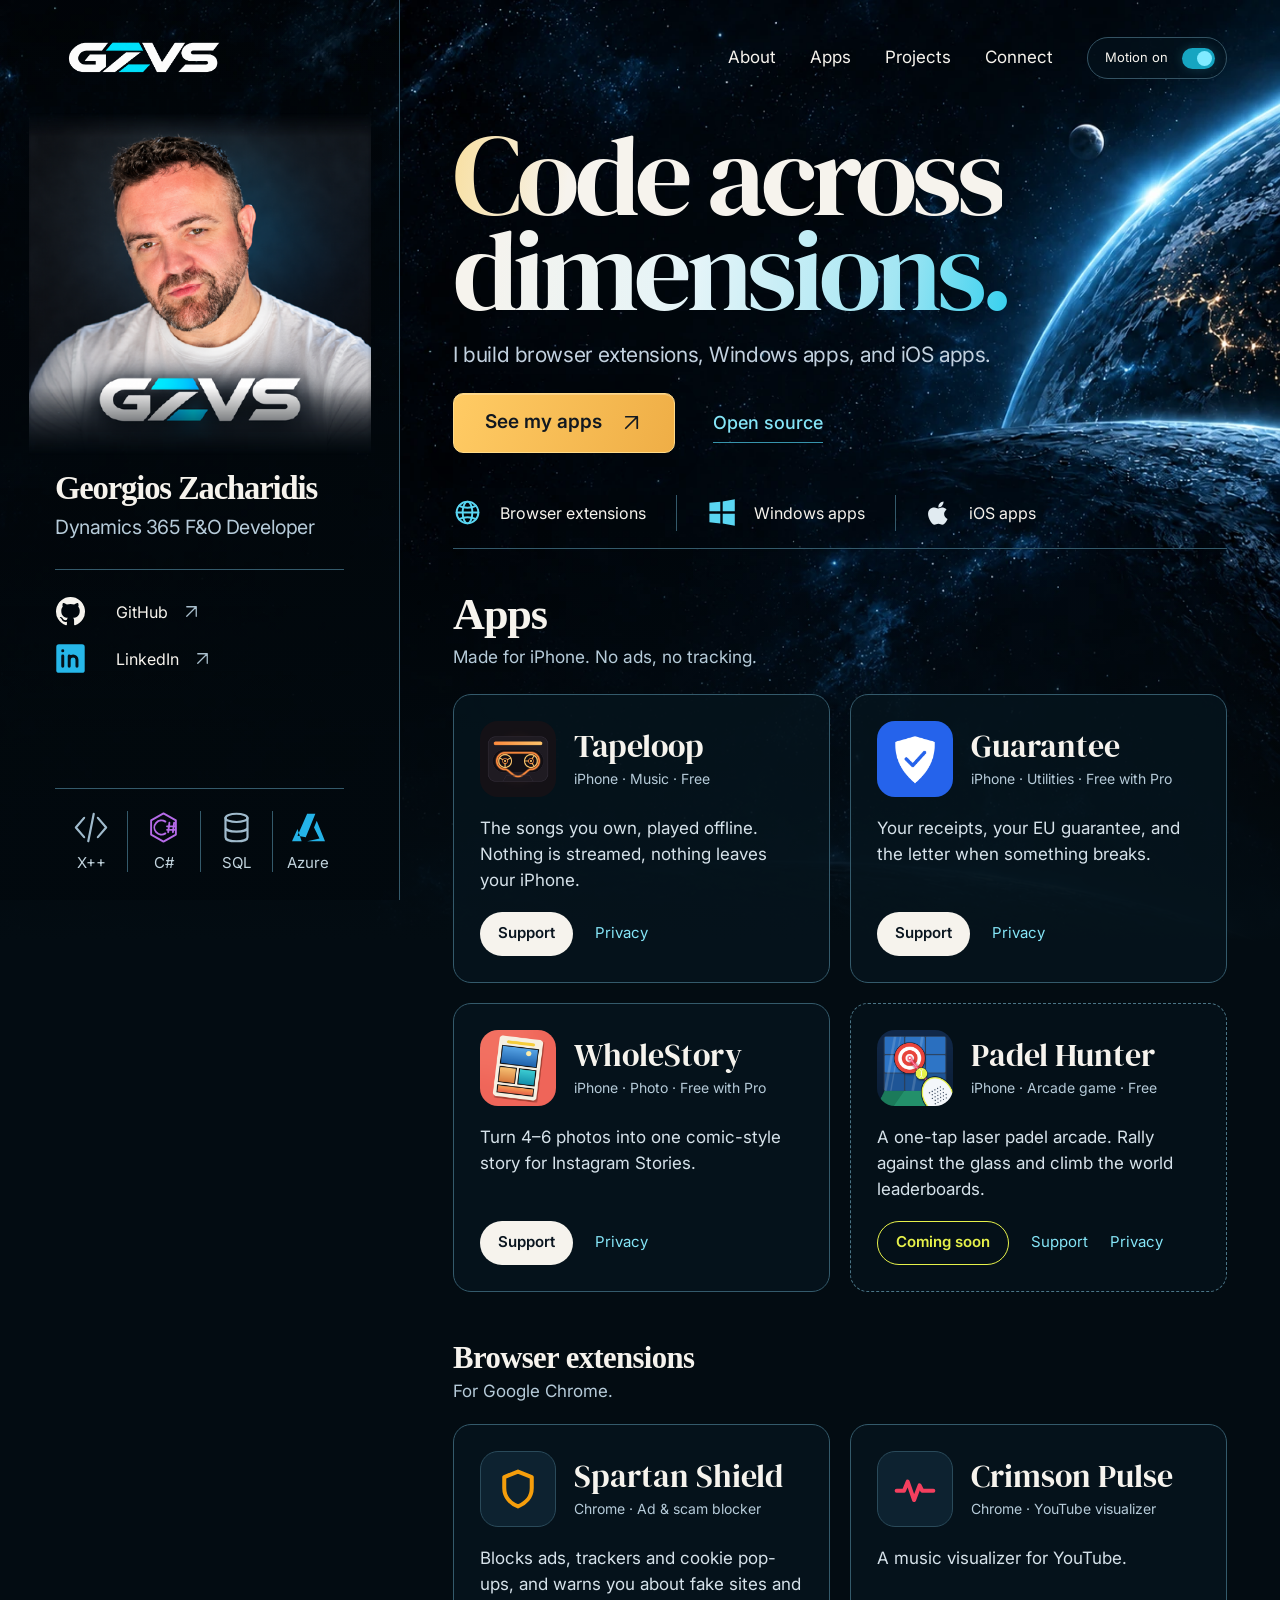
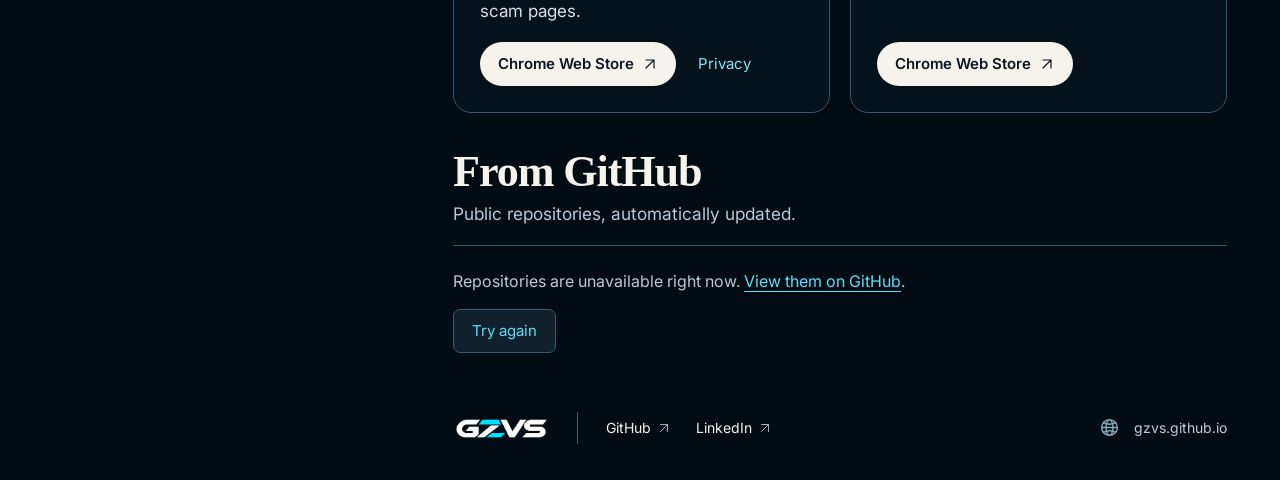
==== commit 8416cd8a: "Apps section (App shelf), Padel Hunter and Spartan Shield pages, remove PayPal link - New Apps secti" ====
--- a/index.html
+++ b/index.html
@@ -19,9 +19,9 @@
   <link rel="preload" href="assets/fonts/inter-latin.woff" as="font" type="font/woff" crossorigin>
   <link rel="preload" href="assets/fonts/dm-serif-display.woff" as="font" type="font/woff" crossorigin>
   <link rel="preload" href="assets/split-studio-space.webp" as="image">
-  <link rel="stylesheet" href="styles.css?v=split-studio-1">
-  <script type="module" src="motion.js?v=split-studio-1"></script>
-  <script type="module" src="repositories.js?v=split-studio-1"></script>
+  <link rel="stylesheet" href="styles.css?v=apps-1">
+  <script type="module" src="motion.js?v=apps-1"></script>
+  <script type="module" src="repositories.js?v=apps-1"></script>
 </head>
 <body id="top">
   <a class="skip-link" href="#main">Skip to content</a>
@@ -29,7 +29,6 @@
     <symbol id="arrow-up-right" viewBox="0 0 24 24"><path d="M6 18 18 6M6 6h12v12"/></symbol>
     <symbol id="github" viewBox="0 0 24 24"><path fill="currentColor" stroke="none" d="M12 .8a11.2 11.2 0 0 0-3.54 21.83c.56.1.77-.24.77-.54v-2.1c-3.12.68-3.78-1.33-3.78-1.33-.51-1.3-1.24-1.65-1.24-1.65-1.02-.7.08-.69.08-.69 1.12.08 1.71 1.15 1.71 1.15 1 1.7 2.62 1.21 3.26.92.1-.72.39-1.21.71-1.49-2.49-.28-5.11-1.25-5.11-5.54 0-1.22.44-2.22 1.15-3-.12-.28-.5-1.42.11-2.96 0 0 .94-.3 3.08 1.15a10.72 10.72 0 0 1 5.61 0c2.14-1.45 3.08-1.15 3.08-1.15.61 1.54.23 2.68.11 2.96.71.78 1.14 1.78 1.14 3.01 0 4.3-2.62 5.25-5.12 5.53.4.35.76 1.03.76 2.08v3.11c0 .3.2.65.77.54A11.2 11.2 0 0 0 12 .8Z"/></symbol>
     <symbol id="linkedin" viewBox="0 0 24 24"><rect x="1" y="1" width="22" height="22" rx="2" fill="currentColor" stroke="none"/><path d="M6 10v8m0-12v.1M11 18v-8m0 3a3 3 0 0 1 6 0v5" stroke="#041119" stroke-width="2.3"/></symbol>
-    <symbol id="heart" viewBox="0 0 24 24"><path d="M20.8 4.8a5.5 5.5 0 0 0-7.8 0l-1 1-1-1a5.5 5.5 0 0 0-7.8 7.8L12 21l8.8-8.4a5.5 5.5 0 0 0 0-7.8Z"/></symbol>
     <symbol id="globe" viewBox="0 0 24 24"><circle cx="12" cy="12" r="9"/><ellipse cx="12" cy="12" rx="4" ry="9"/><path d="M3 12h18M5 6.5c4 2 10 2 14 0M5 17.5c4-2 10-2 14 0"/></symbol>
     <symbol id="windows" viewBox="0 0 24 24"><path fill="currentColor" stroke="none" d="m2 4 9-1v8H2zm11-1.2L23 1v10H13zM2 13h9v8l-9-1zm11 0h10v10l-10-1.8z"/></symbol>
     <symbol id="apple" viewBox="0 0 24 24"><path fill="currentColor" stroke="none" d="M16.8 1c.2 1.6-.5 3-1.4 4-.9 1-2.2 1.7-3.5 1.6-.2-1.5.5-2.9 1.4-3.9.9-.9 2.4-1.6 3.5-1.7ZM20.7 17.7c-.5 1.1-.8 1.6-1.4 2.6-.9 1.3-2.2 3-3.7 3-1.4 0-1.8-.9-3.7-.9s-2.3.9-3.7.9c-1.5 0-2.7-1.6-3.6-2.9C2.1 16.7 1 11.8 3 9.1c1.4-1.9 3.5-2.3 5-2.3 1.5 0 2.4.9 3.7.9 1.2 0 2-.9 3.7-.9 1.3 0 3.1.4 4.4 2-3.6 2.2-3 7.1.9 8.9Z"/></symbol>
@@ -49,7 +48,6 @@
       <nav class="profile-social" aria-label="Profile links">
         <a href="https://github.com/GZVS" target="_blank" rel="noopener noreferrer"><svg class="icon filled" aria-hidden="true"><use href="#github"/></svg><span>GitHub</span><svg class="icon outward" aria-hidden="true"><use href="#arrow-up-right"/></svg></a>
         <a href="https://gr.linkedin.com/in/zacharidis" target="_blank" rel="noopener noreferrer"><svg class="icon linkedin-icon" aria-hidden="true"><use href="#linkedin"/></svg><span>LinkedIn</span><svg class="icon outward" aria-hidden="true"><use href="#arrow-up-right"/></svg></a>
-        <a href="https://www.paypal.com/paypalme/Zacharidis" target="_blank" rel="noopener noreferrer"><svg class="icon support-icon" aria-hidden="true"><use href="#heart"/></svg><span>Support</span><svg class="icon outward" aria-hidden="true"><use href="#arrow-up-right"/></svg></a>
       </nav>
       <div class="technology-rail" aria-label="Technologies I work with">
         <span class="technology technology-xpp"><svg class="icon" aria-hidden="true"><use href="#code"/></svg><span>X++</span></span>
@@ -61,7 +59,7 @@
 
     <div class="main-column">
       <header class="site-header">
-        <nav class="main-nav" aria-label="Main navigation"><a href="#about">About</a><a href="#projects">Projects</a><a href="#connect">Connect</a></nav>
+        <nav class="main-nav" aria-label="Main navigation"><a href="#about">About</a><a href="#apps">Apps</a><a href="#projects">Projects</a><a href="#connect">Connect</a></nav>
         <button class="motion-toggle" id="motion-toggle" type="button" aria-label="Motion off" aria-pressed="false" hidden><span id="motion-label">Motion off</span><span class="toggle-track" aria-hidden="true"><span></span></span></button>
       </header>
 
@@ -69,12 +67,54 @@
         <section class="hero" id="about" aria-labelledby="hero-title">
           <h1 id="hero-title"><span>Code across</span><span class="dimension-text">dimensions.</span></h1>
           <p class="profile-description">I build browser extensions, Windows apps, and iOS apps.</p>
-          <div class="hero-actions"><a class="button" href="#projects">Explore my work <svg class="icon" aria-hidden="true"><use href="#arrow-up-right"/></svg></a><a class="text-link" href="https://gr.linkedin.com/in/zacharidis" target="_blank" rel="noopener noreferrer">LinkedIn <svg class="icon" aria-hidden="true"><use href="#arrow-up-right"/></svg></a></div>
+          <div class="hero-actions"><a class="button" href="#apps">See my apps <svg class="icon" aria-hidden="true"><use href="#arrow-up-right"/></svg></a><a class="text-link" href="#projects">Open source</a></div>
           <nav class="category-links" aria-label="What I build">
-            <a href="#projects"><svg class="icon" aria-hidden="true"><use href="#globe"/></svg><span>Browser extensions</span></a>
+            <a href="#extensions"><svg class="icon" aria-hidden="true"><use href="#globe"/></svg><span>Browser extensions</span></a>
             <a href="#projects"><svg class="icon filled" aria-hidden="true"><use href="#windows"/></svg><span>Windows apps</span></a>
-            <a href="#projects"><svg class="icon filled apple-icon" aria-hidden="true"><use href="#apple"/></svg><span>iOS apps</span></a>
+            <a href="#apps"><svg class="icon filled apple-icon" aria-hidden="true"><use href="#apple"/></svg><span>iOS apps</span></a>
           </nav>
+        </section>
+
+        <section class="apps" id="apps" aria-labelledby="apps-title">
+          <div class="apps-heading">
+            <div><h2 id="apps-title">Apps</h2><p>Made for iPhone. No ads, no tracking.</p></div>
+          </div>
+          <ul class="app-grid" aria-label="iPhone apps">
+            <li class="app-card">
+              <div class="app-card-head"><img class="app-icon" src="tapeloop/icon.png" alt="" width="76" height="76" loading="lazy"><div><h3>Tapeloop</h3><p class="app-meta">iPhone · Music · Free</p></div></div>
+              <p class="app-pitch">The songs you own, played offline. Nothing is streamed, nothing leaves your iPhone.</p>
+              <div class="app-actions"><a class="pill" href="tapeloop/" aria-label="Tapeloop support">Support</a><a href="tapeloop/privacy.html" aria-label="Tapeloop privacy policy">Privacy</a></div>
+            </li>
+            <li class="app-card">
+              <div class="app-card-head"><img class="app-icon" src="guarantee/icon.png" alt="" width="76" height="76" loading="lazy"><div><h3>Guarantee</h3><p class="app-meta">iPhone · Utilities · Free with Pro</p></div></div>
+              <p class="app-pitch">Your receipts, your EU guarantee, and the letter when something breaks.</p>
+              <div class="app-actions"><a class="pill" href="guarantee/" aria-label="Guarantee support">Support</a><a href="guarantee/privacy.html" aria-label="Guarantee privacy policy">Privacy</a></div>
+            </li>
+            <li class="app-card">
+              <div class="app-card-head"><img class="app-icon" src="wholestory/icon.png" alt="" width="76" height="76" loading="lazy"><div><h3>WholeStory</h3><p class="app-meta">iPhone · Photo · Free with Pro</p></div></div>
+              <p class="app-pitch">Turn 4–6 photos into one comic-style story for Instagram Stories.</p>
+              <div class="app-actions"><a class="pill" href="wholestory/" aria-label="WholeStory support">Support</a><a href="wholestory/privacy.html" aria-label="WholeStory privacy policy">Privacy</a></div>
+            </li>
+            <li class="app-card is-upcoming">
+              <div class="app-card-head"><img class="app-icon" src="padel-hunter/icon.png" alt="" width="76" height="76" loading="lazy"><div><h3>Padel Hunter</h3><p class="app-meta">iPhone · Arcade game · Free</p></div></div>
+              <p class="app-pitch">A one-tap laser padel arcade. Rally against the glass and climb the world leaderboards.</p>
+              <div class="app-actions"><span class="pill is-soon">Coming soon</span><a href="padel-hunter/" aria-label="Padel Hunter support">Support</a><a href="padel-hunter/privacy.html" aria-label="Padel Hunter privacy policy">Privacy</a></div>
+            </li>
+          </ul>
+
+          <div class="apps-subheading" id="extensions"><h3>Browser extensions</h3><p>For Google Chrome.</p></div>
+          <ul class="app-grid" aria-label="Browser extensions">
+            <li class="app-card">
+              <div class="app-card-head"><span class="app-glyph" aria-hidden="true"><svg viewBox="0 0 24 24" stroke="#f59e0b"><path d="M12 2.5 19.5 5.5v6c0 5-3.4 8.4-7.5 10-4.1-1.6-7.5-5-7.5-10v-6Z"/></svg></span><div><h4>Spartan Shield</h4><p class="app-meta">Chrome · Ad &amp; scam blocker</p></div></div>
+              <p class="app-pitch">Blocks ads, trackers and cookie pop-ups, and warns you about fake sites and scam pages.</p>
+              <div class="app-actions"><a class="pill" href="https://chromewebstore.google.com/detail/spartan-shield-%E2%80%94-ad-scam/ddbkeiegnoplmobkcnbnnoneicmdchal" target="_blank" rel="noopener noreferrer" aria-label="Spartan Shield on the Chrome Web Store">Chrome Web Store <svg class="icon" aria-hidden="true"><use href="#arrow-up-right"/></svg></a><a href="spartan-shield/privacy.html" aria-label="Spartan Shield privacy policy">Privacy</a></div>
+            </li>
+            <li class="app-card">
+              <div class="app-card-head"><span class="app-glyph" aria-hidden="true"><svg viewBox="0 0 24 24" stroke="#f43f5e"><path d="M2 13h4l2-5 3.5 10 3-8 1.5 3H22"/></svg></span><div><h4>Crimson Pulse</h4><p class="app-meta">Chrome · YouTube visualizer</p></div></div>
+              <p class="app-pitch">A music visualizer for YouTube.</p>
+              <div class="app-actions"><a class="pill" href="https://chromewebstore.google.com/detail/crimson-pulse-youtube-vis/odhiojnfkdcbklanamllkpgdakkomaog" target="_blank" rel="noopener noreferrer" aria-label="Crimson Pulse on the Chrome Web Store">Chrome Web Store <svg class="icon" aria-hidden="true"><use href="#arrow-up-right"/></svg></a></div>
+            </li>
+          </ul>
         </section>
 
         <section class="projects" id="projects" aria-labelledby="work-title">
@@ -86,7 +126,7 @@
 
       <footer class="site-footer" id="connect" aria-label="Connect with Georgios">
         <a class="brand" href="#top" aria-label="Back to top"><img src="assets/gzvs-wordmark.webp" alt="GZVS" width="188" height="50"></a>
-        <nav class="social-links" aria-label="Connect"><a href="https://github.com/GZVS" target="_blank" rel="noopener noreferrer">GitHub <svg class="icon" aria-hidden="true"><use href="#arrow-up-right"/></svg></a><a href="https://gr.linkedin.com/in/zacharidis" target="_blank" rel="noopener noreferrer">LinkedIn <svg class="icon" aria-hidden="true"><use href="#arrow-up-right"/></svg></a><a href="https://www.paypal.com/paypalme/Zacharidis" target="_blank" rel="noopener noreferrer">Support <svg class="icon" aria-hidden="true"><use href="#arrow-up-right"/></svg></a></nav>
+        <nav class="social-links" aria-label="Connect"><a href="https://github.com/GZVS" target="_blank" rel="noopener noreferrer">GitHub <svg class="icon" aria-hidden="true"><use href="#arrow-up-right"/></svg></a><a href="https://gr.linkedin.com/in/zacharidis" target="_blank" rel="noopener noreferrer">LinkedIn <svg class="icon" aria-hidden="true"><use href="#arrow-up-right"/></svg></a></nav>
         <a class="site-address" href="#top"><svg class="icon" aria-hidden="true"><use href="#globe"/></svg><span>gzvs.github.io</span></a>
       </footer>
     </div>
--- a/styles.css
+++ b/styles.css
@@ -73,7 +73,12 @@
   display: grid;
   grid-template-columns: var(--sidebar-width) minmax(0, 1fr);
   min-height: 100svh;
-  background: url("assets/split-studio-space.webp") center top / 100% auto no-repeat;
+  background-color: var(--background);
+  /* The artwork fades into the page colour where it ends, so longer pages have no hard edge. */
+  background-image: linear-gradient(180deg, #030c1200 55%, #030c12 98%), url("assets/split-studio-space.webp");
+  background-repeat: no-repeat;
+  background-position: center top, center top;
+  background-size: 100% 75vw, 100% auto;
 }
 .brand { display: inline-flex; align-items: center; flex: none; }
 .brand img { display: block; width: 160px; height: auto; }
@@ -246,9 +251,36 @@
 html[data-motion="on"] .portrait img { animation: portrait-drift 10s ease-in-out infinite; }
 @keyframes portrait-drift { 0%, 100% { transform: translateY(0); } 50% { transform: translateY(-5px); } }
 html[data-paused="true"] *, html[data-paused="true"] *::before, html[data-paused="true"] *::after { animation-play-state: paused !important; }
+/* Apps and browser extensions */
+.apps { padding-top: 40px; scroll-margin-top: 26px; }
+.apps-heading { display: flex; align-items: flex-end; justify-content: space-between; flex-wrap: wrap; gap: 12px 24px; margin-bottom: 24px; }
+.apps-heading h2 { margin: 0 0 2px; font: 700 clamp(36px, 3.45vw, 54px)/1.2 Georgia, serif; letter-spacing: -.025em; }
+.apps-heading p { margin: 0; color: var(--muted); font-size: clamp(16px, 1.35vw, 21px); }
+.apps-subheading { margin: 48px 0 20px; scroll-margin-top: 26px; }
+.apps-subheading h3 { margin: 0 0 2px; font: 700 clamp(28px, 2.4vw, 36px)/1.2 Georgia, serif; letter-spacing: -.02em; }
+.apps-subheading p { margin: 0; color: var(--muted); font-size: 17px; }
+.app-grid { display: grid; grid-template-columns: repeat(auto-fill, minmax(min(100%, 360px), 1fr)); gap: 20px; margin: 0; padding: 0; list-style: none; }
+.app-card { display: flex; flex-direction: column; gap: 18px; min-width: 0; padding: 26px; border: 1px solid var(--border); border-radius: 18px; background: #06141dcc; }
+.app-card.is-upcoming { border-style: dashed; border-color: #4b7586; background: #06141d99; }
+.app-card-head { display: flex; align-items: center; gap: 18px; min-width: 0; }
+.app-icon { display: block; flex: none; width: 76px; height: 76px; border-radius: 18px; }
+.app-glyph { display: flex; align-items: center; justify-content: center; flex: none; width: 76px; height: 76px; border: 1px solid #2a4a5a; border-radius: 18px; background: #0d2230; }
+.app-glyph svg { width: 44px; height: 44px; fill: none; stroke-width: 2.2; stroke-linecap: round; stroke-linejoin: round; }
+.app-card h3, .app-card h4 { margin: 0; font: 400 32px/1.1 var(--display); overflow-wrap: anywhere; }
+.app-meta { margin: 4px 0 0; color: var(--muted); font-size: 14px; }
+.app-pitch { margin: 0; color: #d6e2ea; font-size: 17px; line-height: 1.55; }
+.app-actions { display: flex; align-items: center; flex-wrap: wrap; gap: 10px 22px; margin-top: auto; }
+.app-actions a:not(.pill) { display: inline-flex; align-items: center; min-height: 44px; color: #85e5f7; font-size: 15px; }
+.app-actions a:not(.pill):hover { color: var(--cyan); }
+.pill { display: inline-flex; align-items: center; gap: 8px; min-height: 44px; padding: 0 18px; border-radius: 22px; background: var(--text); color: #0b1620; font-size: 15px; font-weight: 600; transition: filter .2s; }
+.pill:hover { color: #0b1620; filter: brightness(.92); }
+.pill .icon { width: 16px; height: 16px; stroke-width: 1.8; }
+.pill .apple-glyph { width: 15px; height: 17px; }
+.pill.is-soon { border: 1px solid #e6f14a; background: transparent; color: #e6f14a; }
+
 @media (min-width: 1800px) {
   :root { --sidebar-width: 28%; }
-  .site-shell { background-size: cover; }
+  .site-shell { background-size: 100% 75vw, 100% auto; }
   .profile-sidebar { padding-inline: 58px; }
   .portrait { width: calc(100% + 116px); margin-inline: -58px; height: 43.4vh; max-height: 570px; }
   .profile-name { font-size: 37px; }
@@ -288,7 +320,7 @@
 }
 @media (max-width: 900px) {
   :root { --column-gutter: 32px; }
-  .site-shell { grid-template-columns: minmax(0, 1fr); background-size: auto 1086px; background-position: 66% top; }
+  .site-shell { grid-template-columns: minmax(0, 1fr); background-size: 100% 1086px, auto 1086px; background-position: center top, 66% top; }
   .profile-sidebar { position: relative; display: grid; grid-template-columns: 160px minmax(0, 1fr); column-gap: 30px; align-items: center; min-height: 0; max-height: none; padding: 30px var(--column-gutter) 26px; overflow: visible; border-right: 0; border-bottom: 1px solid var(--border); background: #020a0f8c; }
   .profile-brand { grid-column: 1 / -1; margin: 0 0 15px; justify-self: start; }
   .profile-brand img { width: 125px; }
@@ -354,6 +386,14 @@
   .projects { padding-top: 27px; }
   .repositories-heading { margin-bottom: 21px; }
   .repositories-heading h2 { font-size: 36px; margin-bottom: 7px; }
+  .apps { padding-top: 30px; }
+  .apps-heading h2 { font-size: 36px; }
+  .apps-heading p { font-size: 14px; }
+  .app-card { padding: 20px; gap: 14px; }
+  .app-icon, .app-glyph { width: 60px; height: 60px; border-radius: 14px; }
+  .app-glyph svg { width: 34px; height: 34px; }
+  .app-card h3, .app-card h4 { font-size: 26px; }
+  .app-pitch { font-size: 15px; }
   .repositories-heading p { font-size: 14px; line-height: 1.6; }
   .repository-row > a { grid-template-columns: 29px minmax(0, 1fr) 18px; gap: 15px; min-height: 100px; padding: 18px 3px; }
   .repository-icon { width: 28px; height: 32px; }
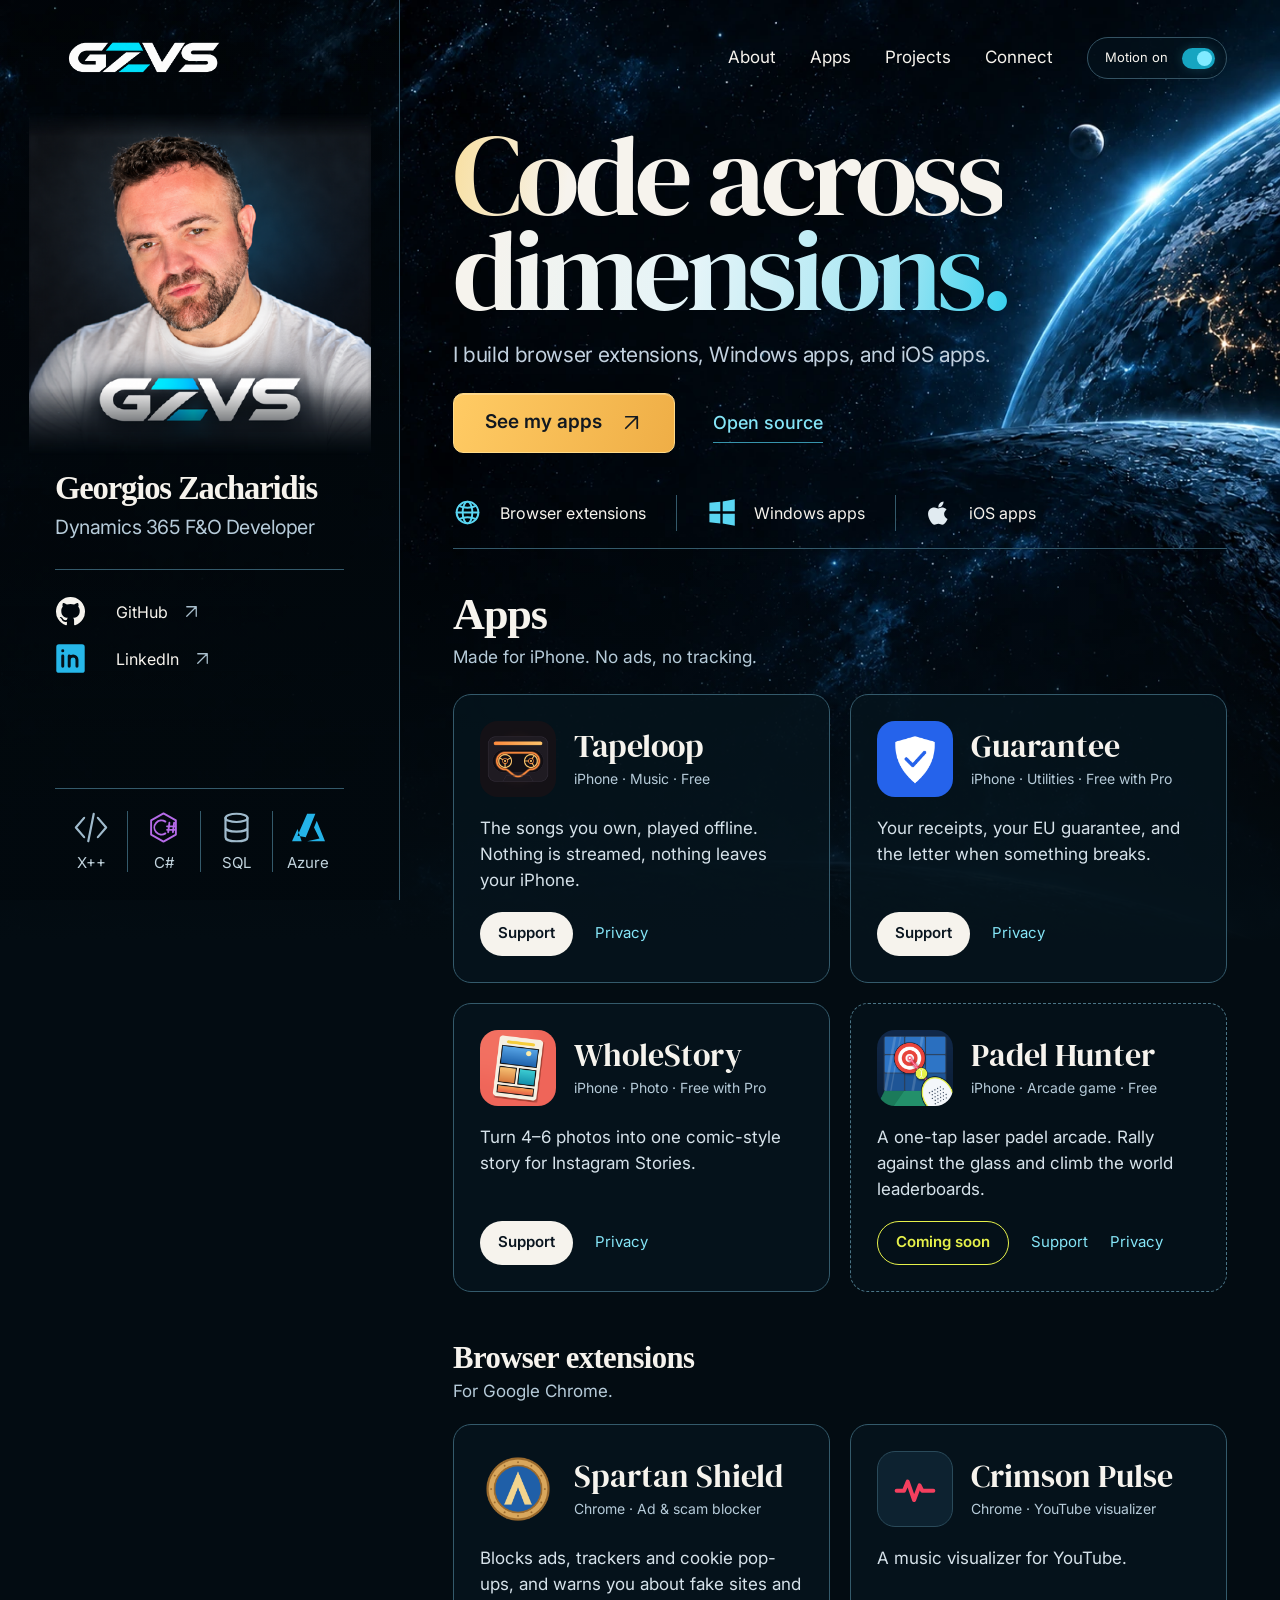
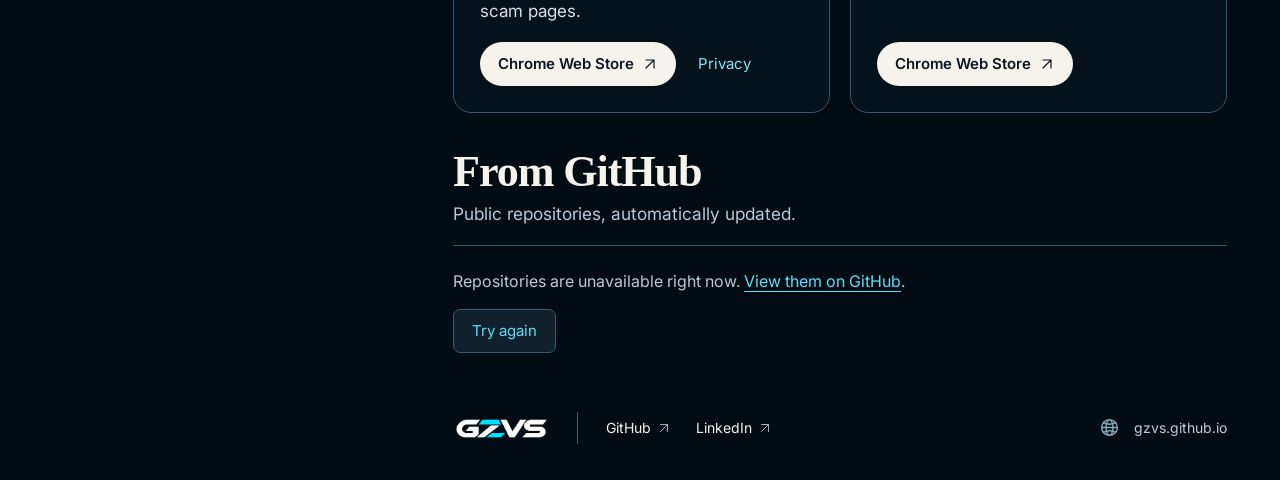
==== commit 915b8695: "Spartan Shield: real icon on the homepage and privacy page Co-Authored-By: Claude Opus 5.5 <noreply@" ====
--- a/index.html
+++ b/index.html
@@ -105,7 +105,7 @@
           <div class="apps-subheading" id="extensions"><h3>Browser extensions</h3><p>For Google Chrome.</p></div>
           <ul class="app-grid" aria-label="Browser extensions">
             <li class="app-card">
-              <div class="app-card-head"><span class="app-glyph" aria-hidden="true"><svg viewBox="0 0 24 24" stroke="#f59e0b"><path d="M12 2.5 19.5 5.5v6c0 5-3.4 8.4-7.5 10-4.1-1.6-7.5-5-7.5-10v-6Z"/></svg></span><div><h4>Spartan Shield</h4><p class="app-meta">Chrome · Ad &amp; scam blocker</p></div></div>
+              <div class="app-card-head"><img class="app-icon" src="spartan-shield/icon.png" alt="" width="76" height="76" loading="lazy"><div><h4>Spartan Shield</h4><p class="app-meta">Chrome · Ad &amp; scam blocker</p></div></div>
               <p class="app-pitch">Blocks ads, trackers and cookie pop-ups, and warns you about fake sites and scam pages.</p>
               <div class="app-actions"><a class="pill" href="https://chromewebstore.google.com/detail/spartan-shield-%E2%80%94-ad-scam/ddbkeiegnoplmobkcnbnnoneicmdchal" target="_blank" rel="noopener noreferrer" aria-label="Spartan Shield on the Chrome Web Store">Chrome Web Store <svg class="icon" aria-hidden="true"><use href="#arrow-up-right"/></svg></a><a href="spartan-shield/privacy.html" aria-label="Spartan Shield privacy policy">Privacy</a></div>
             </li>
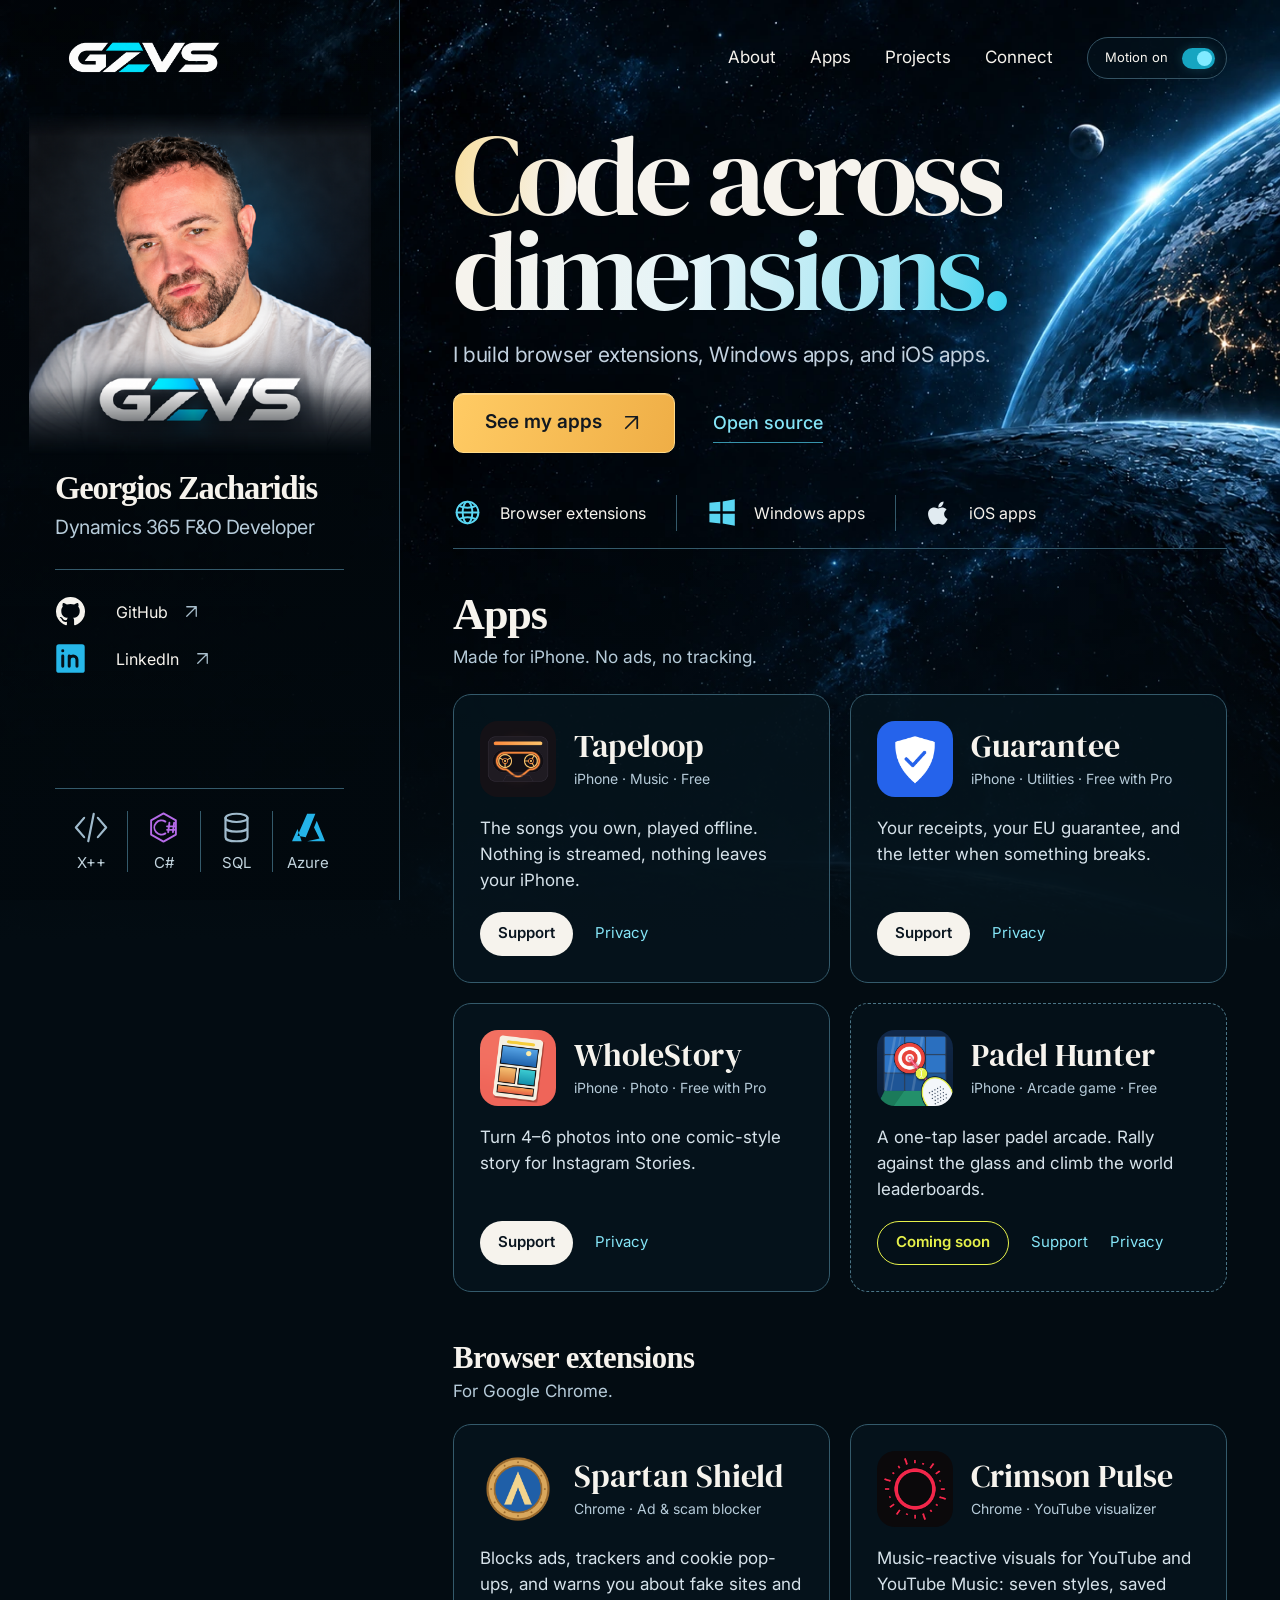
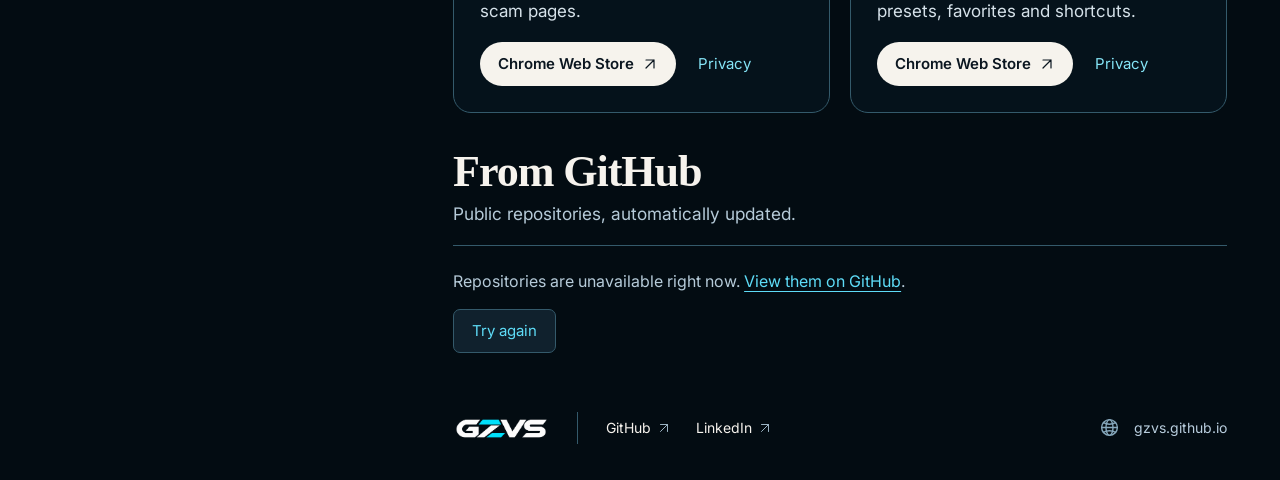
==== commit d50a1432: "Crimson Pulse: real icon, description and privacy page Co-Authored-By: Claude Opus 5.5 <noreply@anth" ====
--- a/index.html
+++ b/index.html
@@ -110,9 +110,9 @@
               <div class="app-actions"><a class="pill" href="https://chromewebstore.google.com/detail/spartan-shield-%E2%80%94-ad-scam/ddbkeiegnoplmobkcnbnnoneicmdchal" target="_blank" rel="noopener noreferrer" aria-label="Spartan Shield on the Chrome Web Store">Chrome Web Store <svg class="icon" aria-hidden="true"><use href="#arrow-up-right"/></svg></a><a href="spartan-shield/privacy.html" aria-label="Spartan Shield privacy policy">Privacy</a></div>
             </li>
             <li class="app-card">
-              <div class="app-card-head"><span class="app-glyph" aria-hidden="true"><svg viewBox="0 0 24 24" stroke="#f43f5e"><path d="M2 13h4l2-5 3.5 10 3-8 1.5 3H22"/></svg></span><div><h4>Crimson Pulse</h4><p class="app-meta">Chrome · YouTube visualizer</p></div></div>
-              <p class="app-pitch">A music visualizer for YouTube.</p>
-              <div class="app-actions"><a class="pill" href="https://chromewebstore.google.com/detail/crimson-pulse-youtube-vis/odhiojnfkdcbklanamllkpgdakkomaog" target="_blank" rel="noopener noreferrer" aria-label="Crimson Pulse on the Chrome Web Store">Chrome Web Store <svg class="icon" aria-hidden="true"><use href="#arrow-up-right"/></svg></a></div>
+              <div class="app-card-head"><img class="app-icon" src="crimson-pulse/icon.png" alt="" width="76" height="76" loading="lazy"><div><h4>Crimson Pulse</h4><p class="app-meta">Chrome · YouTube visualizer</p></div></div>
+              <p class="app-pitch">Music-reactive visuals for YouTube and YouTube Music: seven styles, saved presets, favorites and shortcuts.</p>
+              <div class="app-actions"><a class="pill" href="https://chromewebstore.google.com/detail/crimson-pulse-youtube-vis/odhiojnfkdcbklanamllkpgdakkomaog" target="_blank" rel="noopener noreferrer" aria-label="Crimson Pulse on the Chrome Web Store">Chrome Web Store <svg class="icon" aria-hidden="true"><use href="#arrow-up-right"/></svg></a><a href="crimson-pulse/privacy.html" aria-label="Crimson Pulse privacy policy">Privacy</a></div>
             </li>
           </ul>
         </section>
--- a/styles.css
+++ b/styles.css
@@ -264,8 +264,6 @@
 .app-card.is-upcoming { border-style: dashed; border-color: #4b7586; background: #06141d99; }
 .app-card-head { display: flex; align-items: center; gap: 18px; min-width: 0; }
 .app-icon { display: block; flex: none; width: 76px; height: 76px; border-radius: 18px; }
-.app-glyph { display: flex; align-items: center; justify-content: center; flex: none; width: 76px; height: 76px; border: 1px solid #2a4a5a; border-radius: 18px; background: #0d2230; }
-.app-glyph svg { width: 44px; height: 44px; fill: none; stroke-width: 2.2; stroke-linecap: round; stroke-linejoin: round; }
 .app-card h3, .app-card h4 { margin: 0; font: 400 32px/1.1 var(--display); overflow-wrap: anywhere; }
 .app-meta { margin: 4px 0 0; color: var(--muted); font-size: 14px; }
 .app-pitch { margin: 0; color: #d6e2ea; font-size: 17px; line-height: 1.55; }
@@ -390,9 +388,7 @@
   .apps-heading h2 { font-size: 36px; }
   .apps-heading p { font-size: 14px; }
   .app-card { padding: 20px; gap: 14px; }
-  .app-icon, .app-glyph { width: 60px; height: 60px; border-radius: 14px; }
-  .app-glyph svg { width: 34px; height: 34px; }
-  .app-card h3, .app-card h4 { font-size: 26px; }
+  .app-icon,     .app-card h3, .app-card h4 { font-size: 26px; }
   .app-pitch { font-size: 15px; }
   .repositories-heading p { font-size: 14px; line-height: 1.6; }
   .repository-row > a { grid-template-columns: 29px minmax(0, 1fr) 18px; gap: 15px; min-height: 100px; padding: 18px 3px; }
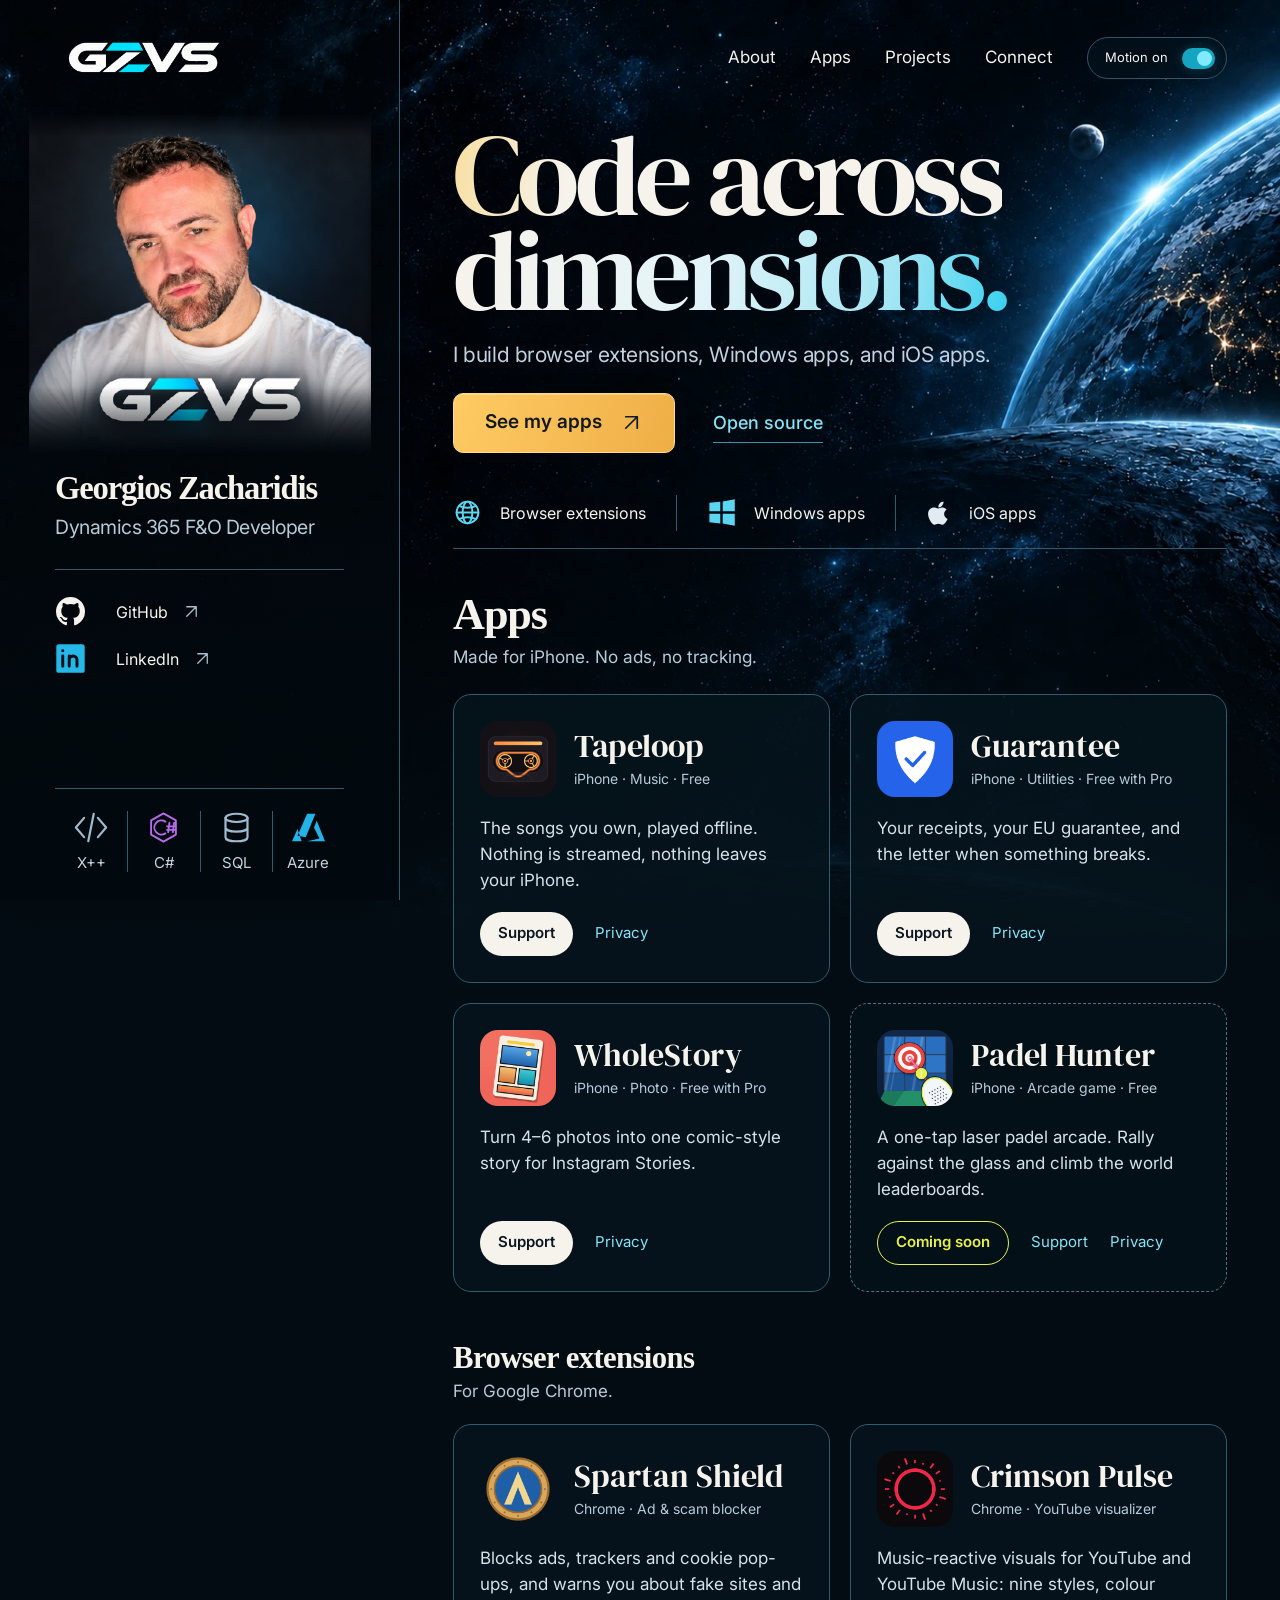
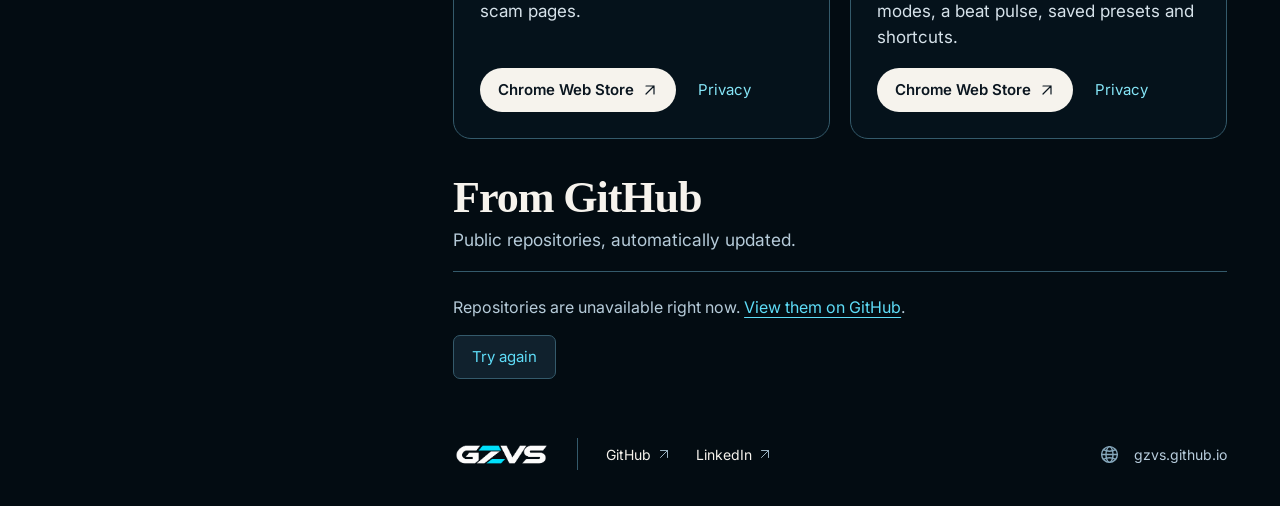
==== commit 2766e65c: "Crimson Pulse 0.4.0: privacy page and app card Co-Authored-By: Claude Opus 5.5 <noreply@anthropic.co" ====
--- a/index.html
+++ b/index.html
@@ -111,7 +111,7 @@
             </li>
             <li class="app-card">
               <div class="app-card-head"><img class="app-icon" src="crimson-pulse/icon.png" alt="" width="76" height="76" loading="lazy"><div><h4>Crimson Pulse</h4><p class="app-meta">Chrome · YouTube visualizer</p></div></div>
-              <p class="app-pitch">Music-reactive visuals for YouTube and YouTube Music: seven styles, saved presets, favorites and shortcuts.</p>
+              <p class="app-pitch">Music-reactive visuals for YouTube and YouTube Music: nine styles, colour modes, a beat pulse, saved presets and shortcuts.</p>
               <div class="app-actions"><a class="pill" href="https://chromewebstore.google.com/detail/crimson-pulse-youtube-vis/odhiojnfkdcbklanamllkpgdakkomaog" target="_blank" rel="noopener noreferrer" aria-label="Crimson Pulse on the Chrome Web Store">Chrome Web Store <svg class="icon" aria-hidden="true"><use href="#arrow-up-right"/></svg></a><a href="crimson-pulse/privacy.html" aria-label="Crimson Pulse privacy policy">Privacy</a></div>
             </li>
           </ul>
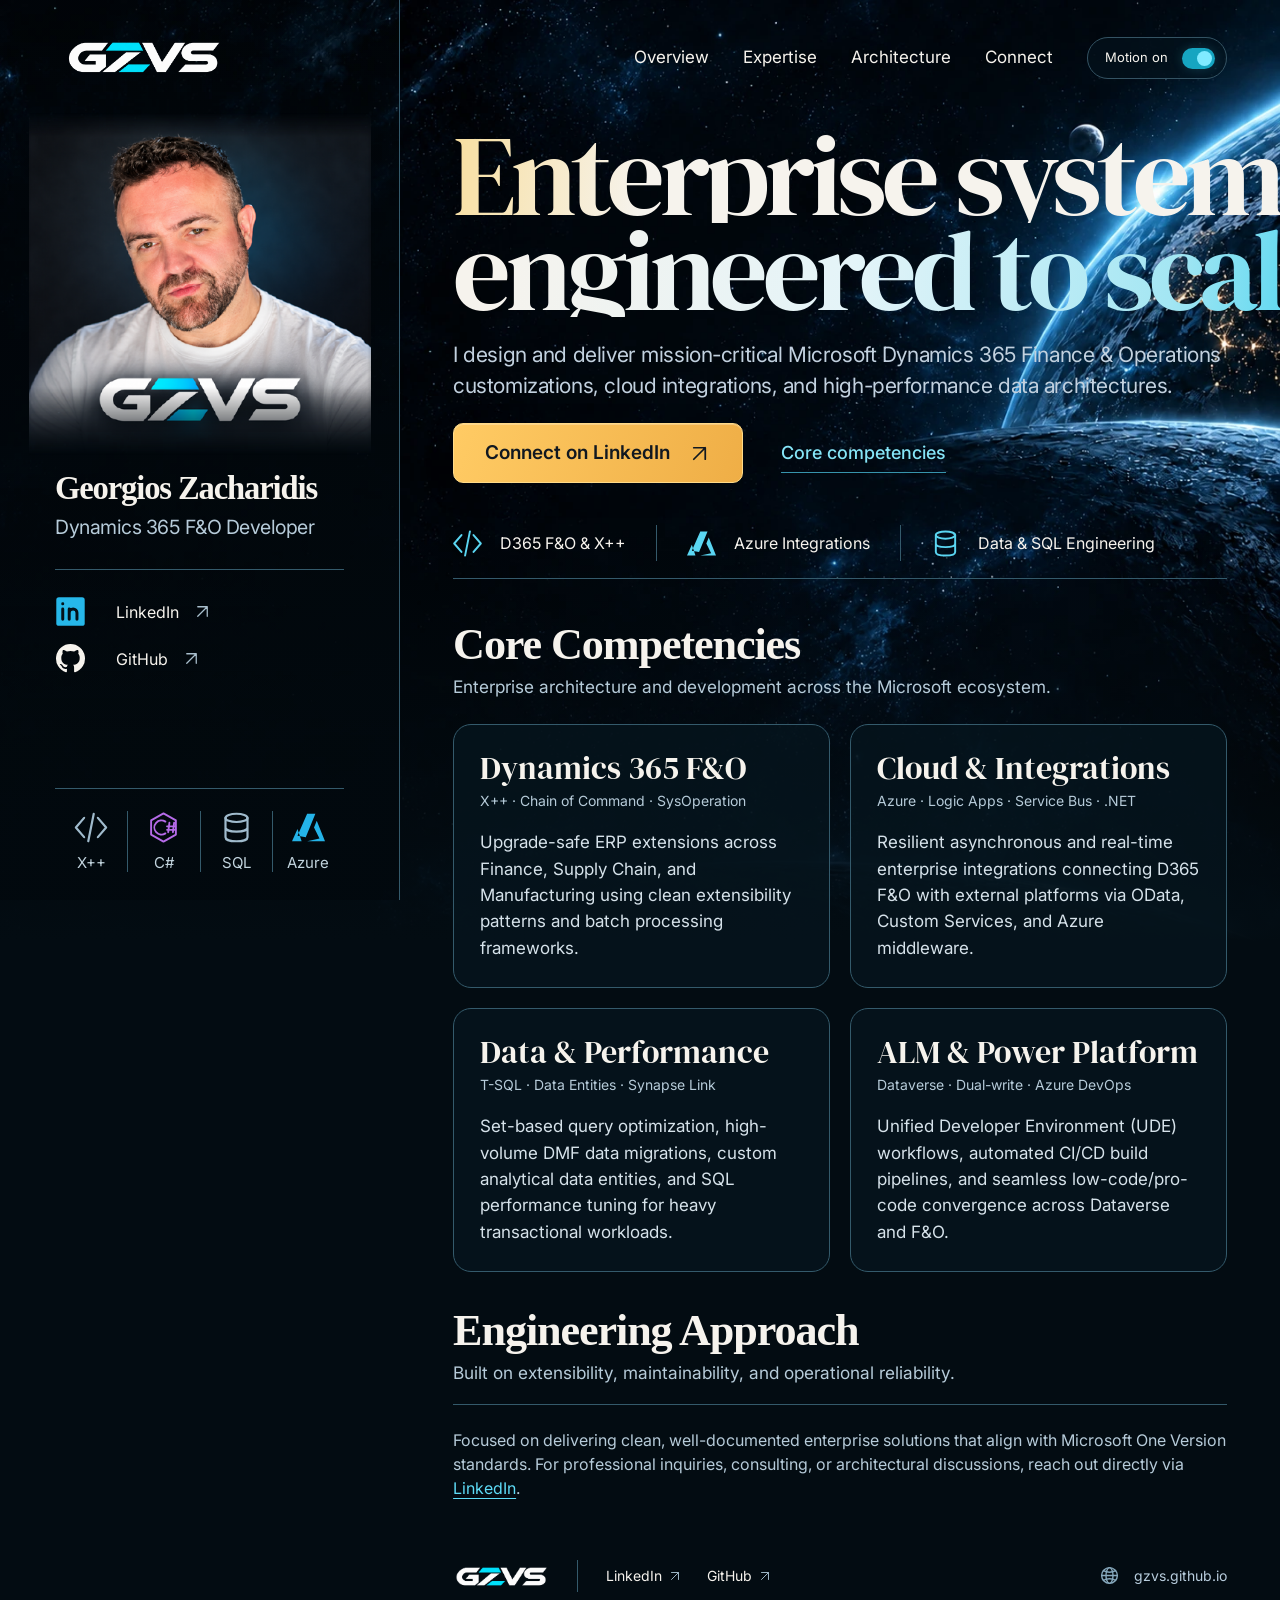
==== commit 1a970790: "Revise HTML structure and content for clarity Updated title and meta description for improved clarit" ====
--- a/index.html
+++ b/index.html
@@ -3,14 +3,14 @@
 <head>
   <meta charset="utf-8">
   <meta name="viewport" content="width=device-width, initial-scale=1">
-  <title>Georgios Zacharidis — GZVS | Developer &amp; Maker</title>
-  <meta name="description" content="Georgios Zacharidis — Dynamics 365 Finance &amp; Operations developer. I build browser extensions, Windows apps, and iOS apps. Explore my public projects.">
+  <title>Georgios Zacharidis — Dynamics 365 F&amp;O &amp; Enterprise Software Engineer</title>
+  <meta name="description" content="Georgios Zacharidis — Dynamics 365 Finance &amp; Operations developer specializing in X++, C#/.NET, SQL Server, and Microsoft Azure enterprise architecture.">
   <meta name="theme-color" content="#050f15">
   <meta name="color-scheme" content="dark">
   <link rel="canonical" href="https://gzvs.github.io/">
   <meta property="og:type" content="website">
-  <meta property="og:title" content="Georgios Zacharidis — Code across dimensions.">
-  <meta property="og:description" content="Dynamics 365 F&amp;O developer. Browser extensions, Windows apps, and iOS apps. Public projects, straight from GitHub.">
+  <meta property="og:title" content="Georgios Zacharidis — Enterprise Software &amp; ERP Engineering">
+  <meta property="og:description" content="Dynamics 365 Finance &amp; Operations developer specializing in X++, C#, SQL, and Azure cloud integrations.">
   <meta property="og:url" content="https://gzvs.github.io/">
   <meta property="og:image" content="https://gzvs.github.io/assets/georgios-github-avatar.png">
   <meta property="og:image:alt" content="Georgios Zacharidis, GZVS">
@@ -21,7 +21,6 @@
   <link rel="preload" href="assets/split-studio-space.webp" as="image">
   <link rel="stylesheet" href="styles.css?v=apps-1">
   <script type="module" src="motion.js?v=apps-1"></script>
-  <script type="module" src="repositories.js?v=apps-1"></script>
 </head>
 <body id="top">
   <a class="skip-link" href="#main">Skip to content</a>
@@ -30,24 +29,23 @@
     <symbol id="github" viewBox="0 0 24 24"><path fill="currentColor" stroke="none" d="M12 .8a11.2 11.2 0 0 0-3.54 21.83c.56.1.77-.24.77-.54v-2.1c-3.12.68-3.78-1.33-3.78-1.33-.51-1.3-1.24-1.65-1.24-1.65-1.02-.7.08-.69.08-.69 1.12.08 1.71 1.15 1.71 1.15 1 1.7 2.62 1.21 3.26.92.1-.72.39-1.21.71-1.49-2.49-.28-5.11-1.25-5.11-5.54 0-1.22.44-2.22 1.15-3-.12-.28-.5-1.42.11-2.96 0 0 .94-.3 3.08 1.15a10.72 10.72 0 0 1 5.61 0c2.14-1.45 3.08-1.15 3.08-1.15.61 1.54.23 2.68.11 2.96.71.78 1.14 1.78 1.14 3.01 0 4.3-2.62 5.25-5.12 5.53.4.35.76 1.03.76 2.08v3.11c0 .3.2.65.77.54A11.2 11.2 0 0 0 12 .8Z"/></symbol>
     <symbol id="linkedin" viewBox="0 0 24 24"><rect x="1" y="1" width="22" height="22" rx="2" fill="currentColor" stroke="none"/><path d="M6 10v8m0-12v.1M11 18v-8m0 3a3 3 0 0 1 6 0v5" stroke="#041119" stroke-width="2.3"/></symbol>
     <symbol id="globe" viewBox="0 0 24 24"><circle cx="12" cy="12" r="9"/><ellipse cx="12" cy="12" rx="4" ry="9"/><path d="M3 12h18M5 6.5c4 2 10 2 14 0M5 17.5c4-2 10-2 14 0"/></symbol>
-    <symbol id="windows" viewBox="0 0 24 24"><path fill="currentColor" stroke="none" d="m2 4 9-1v8H2zm11-1.2L23 1v10H13zM2 13h9v8l-9-1zm11 0h10v10l-10-1.8z"/></symbol>
-    <symbol id="apple" viewBox="0 0 24 24"><path fill="currentColor" stroke="none" d="M16.8 1c.2 1.6-.5 3-1.4 4-.9 1-2.2 1.7-3.5 1.6-.2-1.5.5-2.9 1.4-3.9.9-.9 2.4-1.6 3.5-1.7ZM20.7 17.7c-.5 1.1-.8 1.6-1.4 2.6-.9 1.3-2.2 3-3.7 3-1.4 0-1.8-.9-3.7-.9s-2.3.9-3.7.9c-1.5 0-2.7-1.6-3.6-2.9C2.1 16.7 1 11.8 3 9.1c1.4-1.9 3.5-2.3 5-2.3 1.5 0 2.4.9 3.7.9 1.2 0 2-.9 3.7-.9 1.3 0 3.1.4 4.4 2-3.6 2.2-3 7.1.9 8.9Z"/></symbol>
     <symbol id="code" viewBox="0 0 24 24"><path d="m7 5-6 7 6 7m10-14 6 7-6 7M14 2l-4 20"/></symbol>
     <symbol id="csharp" viewBox="0 0 28 28"><path d="m14 2 10.5 6v12L14 26 3.5 20V8Z"/><path d="M15.6 9a6 6 0 1 0 0 10M19 10l-1 8m5-8-1 8m-5-5h7m-7 3h7"/></symbol>
     <symbol id="database" viewBox="0 0 24 24"><ellipse cx="12" cy="5" rx="8" ry="3"/><path d="M4 5v14c0 4 16 4 16 0V5M4 12c0 4 16 4 16 0"/></symbol>
     <symbol id="azure" viewBox="0 0 24 24"><path fill="currentColor" stroke="none" d="m11 2-7 16 6 1L17 2Zm7 5 6 15H11l9-2-4-8ZM7 22H0l4-9Z"/></symbol>
   </defs></svg>
+
   <div class="site-shell">
     <aside class="profile-sidebar" aria-label="About Georgios">
       <a class="brand profile-brand" href="#top" aria-label="GZVS homepage"><img src="assets/gzvs-wordmark.webp" alt="GZVS" width="188" height="50"></a>
-      <figure class="portrait"><img src="assets/georgios-github-avatar.png" alt="Georgios Zacharidis, wearing a white shirt with the GZVS logo" width="460" height="460" fetchpriority="high" draggable="false"></figure>
+      <figure class="portrait"><img src="assets/georgios-github-avatar.png" alt="Georgios Zacharidis" width="460" height="460" fetchpriority="high" draggable="false"></figure>
       <div class="profile-info">
         <h2 class="profile-name">Georgios Zacharidis</h2>
         <p class="profession">Dynamics 365 F&amp;O Developer</p>
       </div>
       <nav class="profile-social" aria-label="Profile links">
+        <a href="https://gr.linkedin.com/in/zacharidis" target="_blank" rel="noopener noreferrer"><svg class="icon linkedin-icon" aria-hidden="true"><use href="#linkedin"/></svg><span>LinkedIn</span><svg class="icon outward" aria-hidden="true"><use href="#arrow-up-right"/></svg></a>
         <a href="https://github.com/GZVS" target="_blank" rel="noopener noreferrer"><svg class="icon filled" aria-hidden="true"><use href="#github"/></svg><span>GitHub</span><svg class="icon outward" aria-hidden="true"><use href="#arrow-up-right"/></svg></a>
-        <a href="https://gr.linkedin.com/in/zacharidis" target="_blank" rel="noopener noreferrer"><svg class="icon linkedin-icon" aria-hidden="true"><use href="#linkedin"/></svg><span>LinkedIn</span><svg class="icon outward" aria-hidden="true"><use href="#arrow-up-right"/></svg></a>
       </nav>
       <div class="technology-rail" aria-label="Technologies I work with">
         <span class="technology technology-xpp"><svg class="icon" aria-hidden="true"><use href="#code"/></svg><span>X++</span></span>
@@ -59,74 +57,94 @@
 
     <div class="main-column">
       <header class="site-header">
-        <nav class="main-nav" aria-label="Main navigation"><a href="#about">About</a><a href="#apps">Apps</a><a href="#projects">Projects</a><a href="#connect">Connect</a></nav>
+        <nav class="main-nav" aria-label="Main navigation">
+          <a href="#about">Overview</a>
+          <a href="#expertise">Expertise</a>
+          <a href="#architecture">Architecture</a>
+          <a href="#connect">Connect</a>
+        </nav>
         <button class="motion-toggle" id="motion-toggle" type="button" aria-label="Motion off" aria-pressed="false" hidden><span id="motion-label">Motion off</span><span class="toggle-track" aria-hidden="true"><span></span></span></button>
       </header>
 
       <main id="main" tabindex="-1">
         <section class="hero" id="about" aria-labelledby="hero-title">
-          <h1 id="hero-title"><span>Code across</span><span class="dimension-text">dimensions.</span></h1>
-          <p class="profile-description">I build browser extensions, Windows apps, and iOS apps.</p>
-          <div class="hero-actions"><a class="button" href="#apps">See my apps <svg class="icon" aria-hidden="true"><use href="#arrow-up-right"/></svg></a><a class="text-link" href="#projects">Open source</a></div>
-          <nav class="category-links" aria-label="What I build">
-            <a href="#extensions"><svg class="icon" aria-hidden="true"><use href="#globe"/></svg><span>Browser extensions</span></a>
-            <a href="#projects"><svg class="icon filled" aria-hidden="true"><use href="#windows"/></svg><span>Windows apps</span></a>
-            <a href="#apps"><svg class="icon filled apple-icon" aria-hidden="true"><use href="#apple"/></svg><span>iOS apps</span></a>
+          <h1 id="hero-title"><span>Enterprise systems,</span><span class="dimension-text">engineered to scale.</span></h1>
+          <p class="profile-description">I design and deliver mission-critical Microsoft Dynamics 365 Finance &amp; Operations customizations, cloud integrations, and high-performance data architectures.</p>
+          <div class="hero-actions">
+            <a class="button" href="https://gr.linkedin.com/in/zacharidis" target="_blank" rel="noopener noreferrer">Connect on LinkedIn <svg class="icon" aria-hidden="true"><use href="#arrow-up-right"/></svg></a>
+            <a class="text-link" href="#expertise">Core competencies</a>
+          </div>
+          <nav class="category-links" aria-label="Core focus areas">
+            <a href="#expertise"><svg class="icon" aria-hidden="true"><use href="#code"/></svg><span>D365 F&amp;O &amp; X++</span></a>
+            <a href="#expertise"><svg class="icon filled" aria-hidden="true"><use href="#azure"/></svg><span>Azure Integrations</span></a>
+            <a href="#expertise"><svg class="icon" aria-hidden="true"><use href="#database"/></svg><span>Data &amp; SQL Engineering</span></a>
           </nav>
         </section>
 
-        <section class="apps" id="apps" aria-labelledby="apps-title">
+        <section class="apps" id="expertise" aria-labelledby="expertise-title">
           <div class="apps-heading">
-            <div><h2 id="apps-title">Apps</h2><p>Made for iPhone. No ads, no tracking.</p></div>
+            <div>
+              <h2 id="expertise-title">Core Competencies</h2>
+              <p>Enterprise architecture and development across the Microsoft ecosystem.</p>
+            </div>
           </div>
-          <ul class="app-grid" aria-label="iPhone apps">
+          <ul class="app-grid" aria-label="Areas of expertise">
             <li class="app-card">
-              <div class="app-card-head"><img class="app-icon" src="tapeloop/icon.png" alt="" width="76" height="76" loading="lazy"><div><h3>Tapeloop</h3><p class="app-meta">iPhone · Music · Free</p></div></div>
-              <p class="app-pitch">The songs you own, played offline. Nothing is streamed, nothing leaves your iPhone.</p>
-              <div class="app-actions"><a class="pill" href="tapeloop/" aria-label="Tapeloop support">Support</a><a href="tapeloop/privacy.html" aria-label="Tapeloop privacy policy">Privacy</a></div>
+              <div class="app-card-head">
+                <div>
+                  <h3>Dynamics 365 F&amp;O</h3>
+                  <p class="app-meta">X++ · Chain of Command · SysOperation</p>
+                </div>
+              </div>
+              <p class="app-pitch">Upgrade-safe ERP extensions across Finance, Supply Chain, and Manufacturing using clean extensibility patterns and batch processing frameworks.</p>
             </li>
             <li class="app-card">
-              <div class="app-card-head"><img class="app-icon" src="guarantee/icon.png" alt="" width="76" height="76" loading="lazy"><div><h3>Guarantee</h3><p class="app-meta">iPhone · Utilities · Free with Pro</p></div></div>
-              <p class="app-pitch">Your receipts, your EU guarantee, and the letter when something breaks.</p>
-              <div class="app-actions"><a class="pill" href="guarantee/" aria-label="Guarantee support">Support</a><a href="guarantee/privacy.html" aria-label="Guarantee privacy policy">Privacy</a></div>
+              <div class="app-card-head">
+                <div>
+                  <h3>Cloud &amp; Integrations</h3>
+                  <p class="app-meta">Azure · Logic Apps · Service Bus · .NET</p>
+                </div>
+              </div>
+              <p class="app-pitch">Resilient asynchronous and real-time enterprise integrations connecting D365 F&amp;O with external platforms via OData, Custom Services, and Azure middleware.</p>
             </li>
             <li class="app-card">
-              <div class="app-card-head"><img class="app-icon" src="wholestory/icon.png" alt="" width="76" height="76" loading="lazy"><div><h3>WholeStory</h3><p class="app-meta">iPhone · Photo · Free with Pro</p></div></div>
-              <p class="app-pitch">Turn 4–6 photos into one comic-style story for Instagram Stories.</p>
-              <div class="app-actions"><a class="pill" href="wholestory/" aria-label="WholeStory support">Support</a><a href="wholestory/privacy.html" aria-label="WholeStory privacy policy">Privacy</a></div>
-            </li>
-            <li class="app-card is-upcoming">
-              <div class="app-card-head"><img class="app-icon" src="padel-hunter/icon.png" alt="" width="76" height="76" loading="lazy"><div><h3>Padel Hunter</h3><p class="app-meta">iPhone · Arcade game · Free</p></div></div>
-              <p class="app-pitch">A one-tap laser padel arcade. Rally against the glass and climb the world leaderboards.</p>
-              <div class="app-actions"><span class="pill is-soon">Coming soon</span><a href="padel-hunter/" aria-label="Padel Hunter support">Support</a><a href="padel-hunter/privacy.html" aria-label="Padel Hunter privacy policy">Privacy</a></div>
-            </li>
-          </ul>
-
-          <div class="apps-subheading" id="extensions"><h3>Browser extensions</h3><p>For Google Chrome.</p></div>
-          <ul class="app-grid" aria-label="Browser extensions">
-            <li class="app-card">
-              <div class="app-card-head"><img class="app-icon" src="spartan-shield/icon.png" alt="" width="76" height="76" loading="lazy"><div><h4>Spartan Shield</h4><p class="app-meta">Chrome · Ad &amp; scam blocker</p></div></div>
-              <p class="app-pitch">Blocks ads, trackers and cookie pop-ups, and warns you about fake sites and scam pages.</p>
-              <div class="app-actions"><a class="pill" href="https://chromewebstore.google.com/detail/spartan-shield-%E2%80%94-ad-scam/ddbkeiegnoplmobkcnbnnoneicmdchal" target="_blank" rel="noopener noreferrer" aria-label="Spartan Shield on the Chrome Web Store">Chrome Web Store <svg class="icon" aria-hidden="true"><use href="#arrow-up-right"/></svg></a><a href="spartan-shield/privacy.html" aria-label="Spartan Shield privacy policy">Privacy</a></div>
+              <div class="app-card-head">
+                <div>
+                  <h3>Data &amp; Performance</h3>
+                  <p class="app-meta">T-SQL · Data Entities · Synapse Link</p>
+                </div>
+              </div>
+              <p class="app-pitch">Set-based query optimization, high-volume DMF data migrations, custom analytical data entities, and SQL performance tuning for heavy transactional workloads.</p>
             </li>
             <li class="app-card">
-              <div class="app-card-head"><img class="app-icon" src="crimson-pulse/icon.png" alt="" width="76" height="76" loading="lazy"><div><h4>Crimson Pulse</h4><p class="app-meta">Chrome · YouTube visualizer</p></div></div>
-              <p class="app-pitch">Music-reactive visuals for YouTube and YouTube Music: nine styles, colour modes, a beat pulse, saved presets and shortcuts.</p>
-              <div class="app-actions"><a class="pill" href="https://chromewebstore.google.com/detail/crimson-pulse-youtube-vis/odhiojnfkdcbklanamllkpgdakkomaog" target="_blank" rel="noopener noreferrer" aria-label="Crimson Pulse on the Chrome Web Store">Chrome Web Store <svg class="icon" aria-hidden="true"><use href="#arrow-up-right"/></svg></a><a href="crimson-pulse/privacy.html" aria-label="Crimson Pulse privacy policy">Privacy</a></div>
+              <div class="app-card-head">
+                <div>
+                  <h3>ALM &amp; Power Platform</h3>
+                  <p class="app-meta">Dataverse · Dual-write · Azure DevOps</p>
+                </div>
+              </div>
+              <p class="app-pitch">Unified Developer Environment (UDE) workflows, automated CI/CD build pipelines, and seamless low-code/pro-code convergence across Dataverse and F&amp;O.</p>
             </li>
           </ul>
         </section>
 
-        <section class="projects" id="projects" aria-labelledby="work-title">
-          <div class="repositories-heading"><h2 id="work-title">From GitHub</h2><p>Public repositories, automatically updated.</p></div>
-          <ul class="repositories-list" id="repos-list" aria-label="Public GitHub repositories" hidden></ul>
-          <div class="repositories-status"><p id="repos-status" role="status" aria-live="polite">View my public projects on <a href="https://github.com/GZVS?tab=repositories" target="_blank" rel="noopener noreferrer">GitHub</a>.</p><button class="repos-retry" id="repos-retry" type="button" hidden>Try again</button></div>
+        <section class="projects" id="architecture" aria-labelledby="architecture-title">
+          <div class="repositories-heading">
+            <h2 id="architecture-title">Engineering Approach</h2>
+            <p>Built on extensibility, maintainability, and operational reliability.</p>
+          </div>
+          <div class="repositories-status">
+            <p>Focused on delivering clean, well-documented enterprise solutions that align with Microsoft One Version standards. For professional inquiries, consulting, or architectural discussions, reach out directly via <a href="https://gr.linkedin.com/in/zacharidis" target="_blank" rel="noopener noreferrer">LinkedIn</a>.</p>
+          </div>
         </section>
       </main>
 
       <footer class="site-footer" id="connect" aria-label="Connect with Georgios">
         <a class="brand" href="#top" aria-label="Back to top"><img src="assets/gzvs-wordmark.webp" alt="GZVS" width="188" height="50"></a>
-        <nav class="social-links" aria-label="Connect"><a href="https://github.com/GZVS" target="_blank" rel="noopener noreferrer">GitHub <svg class="icon" aria-hidden="true"><use href="#arrow-up-right"/></svg></a><a href="https://gr.linkedin.com/in/zacharidis" target="_blank" rel="noopener noreferrer">LinkedIn <svg class="icon" aria-hidden="true"><use href="#arrow-up-right"/></svg></a></nav>
+        <nav class="social-links" aria-label="Connect">
+          <a href="https://gr.linkedin.com/in/zacharidis" target="_blank" rel="noopener noreferrer">LinkedIn <svg class="icon" aria-hidden="true"><use href="#arrow-up-right"/></svg></a>
+          <a href="https://github.com/GZVS" target="_blank" rel="noopener noreferrer">GitHub <svg class="icon" aria-hidden="true"><use href="#arrow-up-right"/></svg></a>
+        </nav>
         <a class="site-address" href="#top"><svg class="icon" aria-hidden="true"><use href="#globe"/></svg><span>gzvs.github.io</span></a>
       </footer>
     </div>
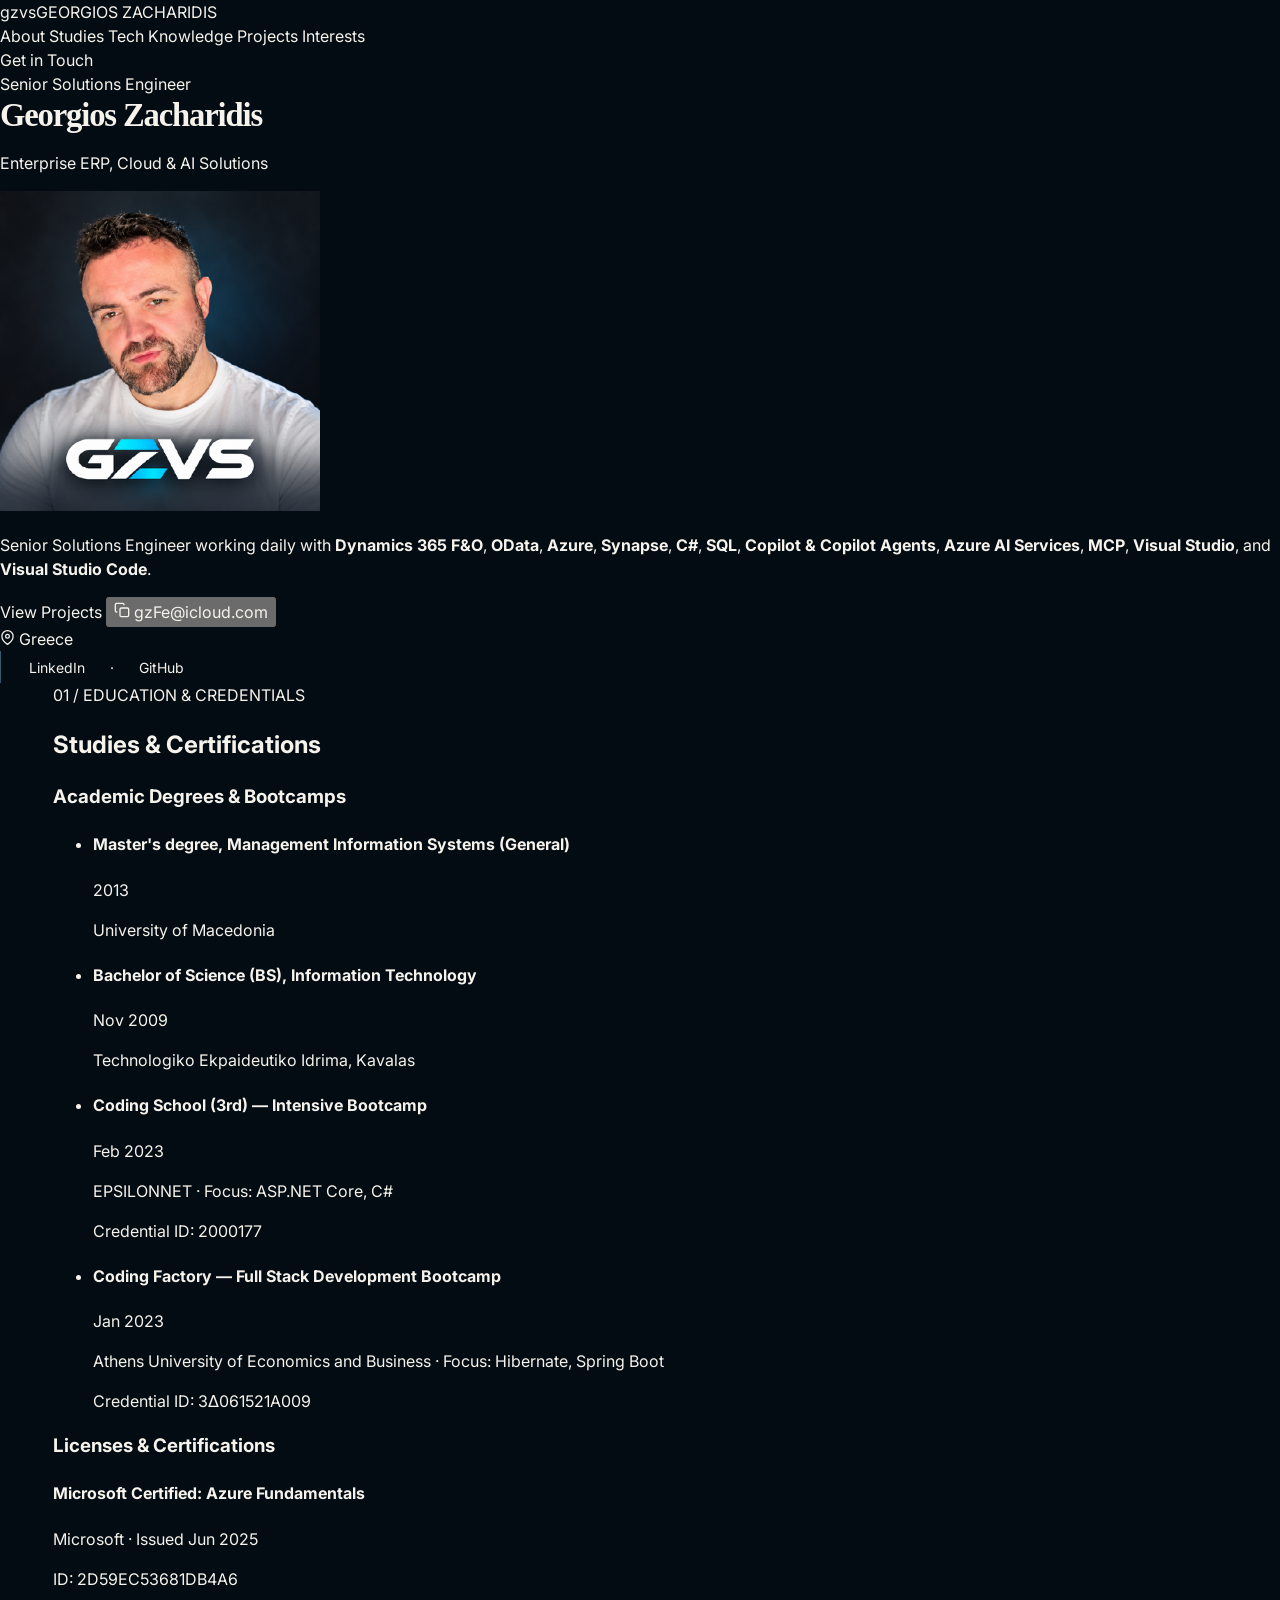
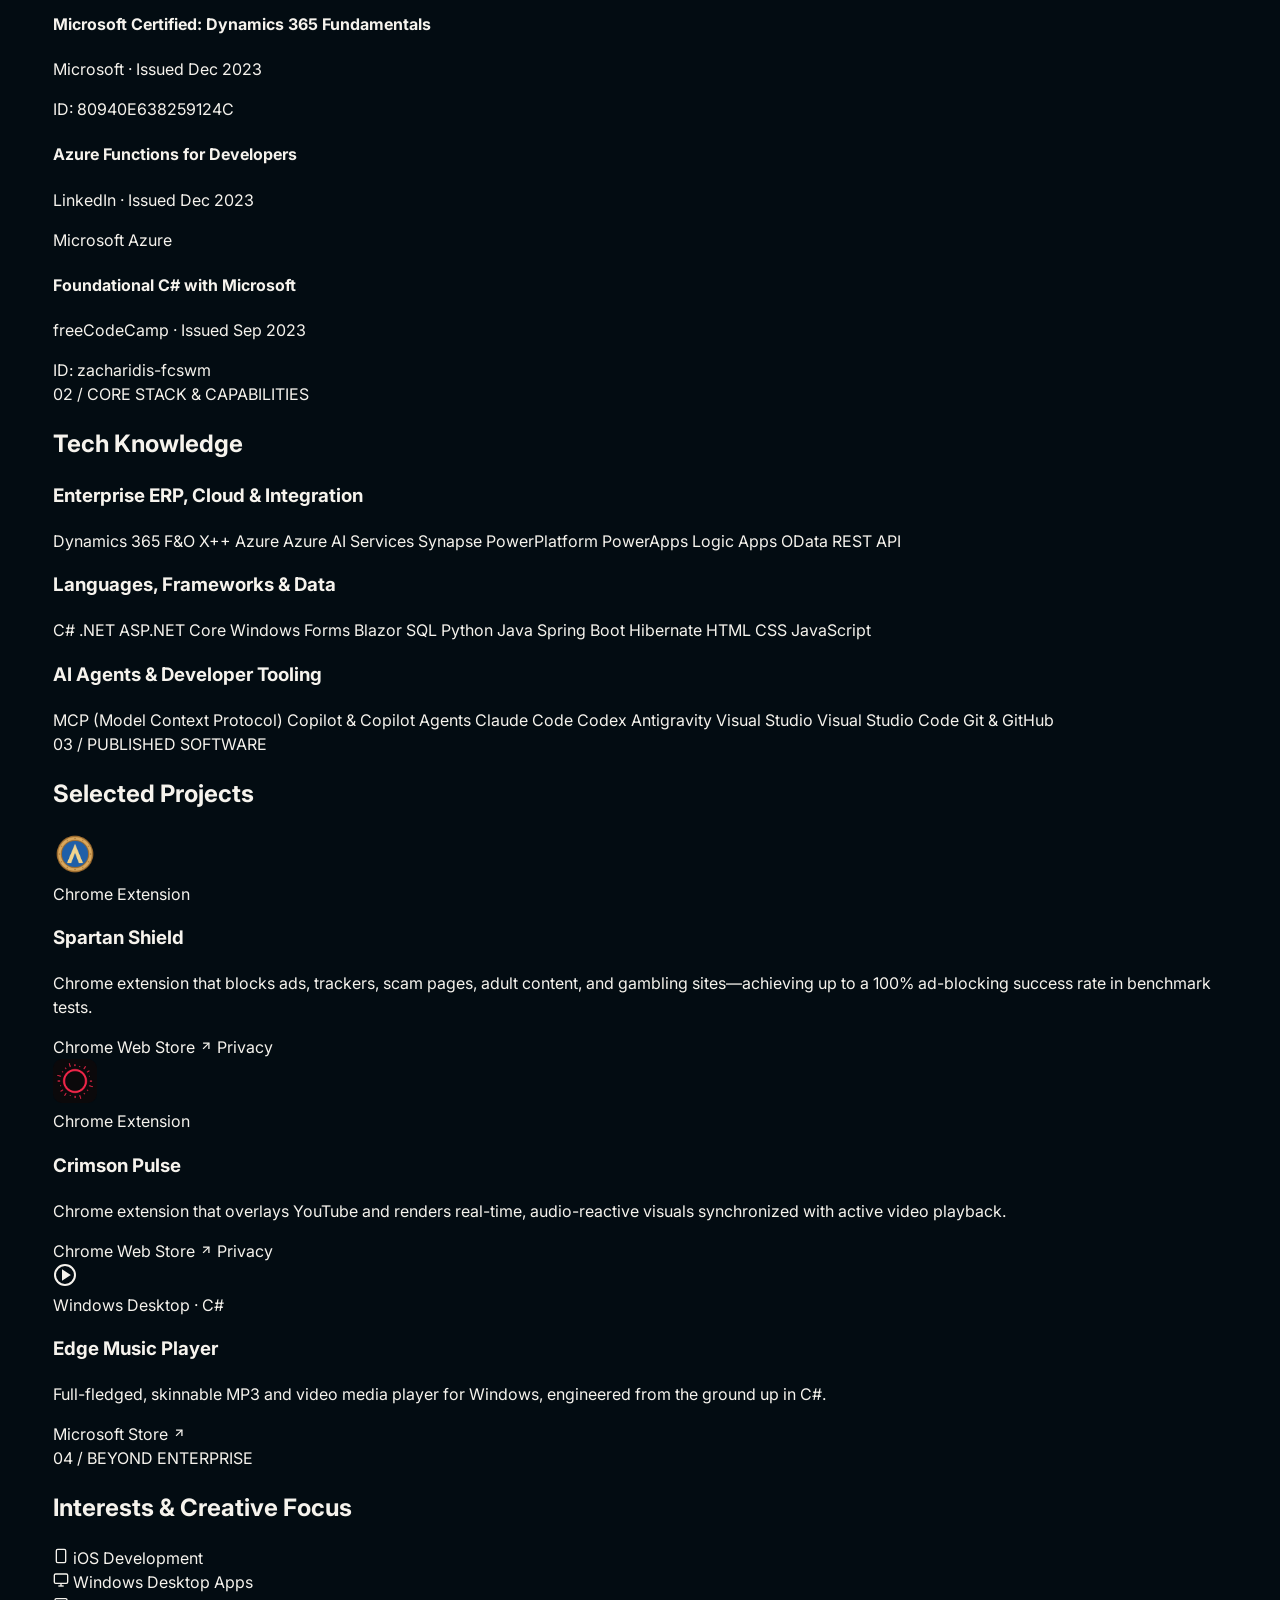
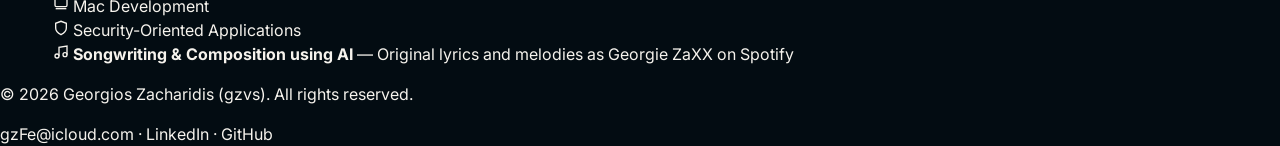
==== commit 4b2f105a: "Update print statement from 'Hello' to 'Goodbye'" ====
--- a/index.html
+++ b/index.html
@@ -1,153 +1,538 @@
-<!doctype html>
-<html lang="en" data-motion="off">
+<!DOCTYPE html>
+<html lang="en">
 <head>
-  <meta charset="utf-8">
-  <meta name="viewport" content="width=device-width, initial-scale=1">
-  <title>Georgios Zacharidis — Dynamics 365 F&amp;O &amp; Enterprise Software Engineer</title>
-  <meta name="description" content="Georgios Zacharidis — Dynamics 365 Finance &amp; Operations developer specializing in X++, C#/.NET, SQL Server, and Microsoft Azure enterprise architecture.">
-  <meta name="theme-color" content="#050f15">
-  <meta name="color-scheme" content="dark">
-  <link rel="canonical" href="https://gzvs.github.io/">
-  <meta property="og:type" content="website">
-  <meta property="og:title" content="Georgios Zacharidis — Enterprise Software &amp; ERP Engineering">
-  <meta property="og:description" content="Dynamics 365 Finance &amp; Operations developer specializing in X++, C#, SQL, and Azure cloud integrations.">
-  <meta property="og:url" content="https://gzvs.github.io/">
-  <meta property="og:image" content="https://gzvs.github.io/assets/georgios-github-avatar.png">
-  <meta property="og:image:alt" content="Georgios Zacharidis, GZVS">
-  <meta name="twitter:card" content="summary">
-  <link rel="icon" href="assets/favicon.svg" type="image/svg+xml">
-  <link rel="preload" href="assets/fonts/inter-latin.woff" as="font" type="font/woff" crossorigin>
-  <link rel="preload" href="assets/fonts/dm-serif-display.woff" as="font" type="font/woff" crossorigin>
-  <link rel="preload" href="assets/split-studio-space.webp" as="image">
-  <link rel="stylesheet" href="styles.css?v=apps-1">
-  <script type="module" src="motion.js?v=apps-1"></script>
+  <meta charset="UTF-8" />
+  <meta name="viewport" content="width=device-width, initial-scale=1.0" />
+  <title>Georgios Zacharidis — Senior Solutions Engineer | gzvs</title>
+  <meta
+    name="description"
+    content="Georgios Zacharidis — Senior Solutions Engineer specializing in Dynamics 365 F&O, Azure, Synapse, C#, SQL, Copilot Agents, and enterprise software architecture."
+  />
+  <link rel="icon" type="image/svg+xml" href="assets/favicon.svg" />
+  <link rel="stylesheet" href="styles.css" />
 </head>
-<body id="top">
-  <a class="skip-link" href="#main">Skip to content</a>
-  <svg class="svg-definitions" xmlns="http://www.w3.org/2000/svg" aria-hidden="true"><defs>
-    <symbol id="arrow-up-right" viewBox="0 0 24 24"><path d="M6 18 18 6M6 6h12v12"/></symbol>
-    <symbol id="github" viewBox="0 0 24 24"><path fill="currentColor" stroke="none" d="M12 .8a11.2 11.2 0 0 0-3.54 21.83c.56.1.77-.24.77-.54v-2.1c-3.12.68-3.78-1.33-3.78-1.33-.51-1.3-1.24-1.65-1.24-1.65-1.02-.7.08-.69.08-.69 1.12.08 1.71 1.15 1.71 1.15 1 1.7 2.62 1.21 3.26.92.1-.72.39-1.21.71-1.49-2.49-.28-5.11-1.25-5.11-5.54 0-1.22.44-2.22 1.15-3-.12-.28-.5-1.42.11-2.96 0 0 .94-.3 3.08 1.15a10.72 10.72 0 0 1 5.61 0c2.14-1.45 3.08-1.15 3.08-1.15.61 1.54.23 2.68.11 2.96.71.78 1.14 1.78 1.14 3.01 0 4.3-2.62 5.25-5.12 5.53.4.35.76 1.03.76 2.08v3.11c0 .3.2.65.77.54A11.2 11.2 0 0 0 12 .8Z"/></symbol>
-    <symbol id="linkedin" viewBox="0 0 24 24"><rect x="1" y="1" width="22" height="22" rx="2" fill="currentColor" stroke="none"/><path d="M6 10v8m0-12v.1M11 18v-8m0 3a3 3 0 0 1 6 0v5" stroke="#041119" stroke-width="2.3"/></symbol>
-    <symbol id="globe" viewBox="0 0 24 24"><circle cx="12" cy="12" r="9"/><ellipse cx="12" cy="12" rx="4" ry="9"/><path d="M3 12h18M5 6.5c4 2 10 2 14 0M5 17.5c4-2 10-2 14 0"/></symbol>
-    <symbol id="code" viewBox="0 0 24 24"><path d="m7 5-6 7 6 7m10-14 6 7-6 7M14 2l-4 20"/></symbol>
-    <symbol id="csharp" viewBox="0 0 28 28"><path d="m14 2 10.5 6v12L14 26 3.5 20V8Z"/><path d="M15.6 9a6 6 0 1 0 0 10M19 10l-1 8m5-8-1 8m-5-5h7m-7 3h7"/></symbol>
-    <symbol id="database" viewBox="0 0 24 24"><ellipse cx="12" cy="5" rx="8" ry="3"/><path d="M4 5v14c0 4 16 4 16 0V5M4 12c0 4 16 4 16 0"/></symbol>
-    <symbol id="azure" viewBox="0 0 24 24"><path fill="currentColor" stroke="none" d="m11 2-7 16 6 1L17 2Zm7 5 6 15H11l9-2-4-8ZM7 22H0l4-9Z"/></symbol>
-  </defs></svg>
-
-  <div class="site-shell">
-    <aside class="profile-sidebar" aria-label="About Georgios">
-      <a class="brand profile-brand" href="#top" aria-label="GZVS homepage"><img src="assets/gzvs-wordmark.webp" alt="GZVS" width="188" height="50"></a>
-      <figure class="portrait"><img src="assets/georgios-github-avatar.png" alt="Georgios Zacharidis" width="460" height="460" fetchpriority="high" draggable="false"></figure>
-      <div class="profile-info">
-        <h2 class="profile-name">Georgios Zacharidis</h2>
-        <p class="profession">Dynamics 365 F&amp;O Developer</p>
+<body>
+  <!-- Top Corporate Header -->
+  <header class="topbar">
+    <div class="container topbar-inner">
+      <a href="#about" class="brand" aria-label="gzvs Home">
+        <span class="brand-mark">gzvs</span>
+        <span class="brand-divider" aria-hidden="true"></span>
+        <span class="brand-name">GEORGIOS ZACHARIDIS</span>
+      </a>
+
+      <nav class="nav" aria-label="Primary Navigation">
+        <a href="#about" class="nav-link active">About</a>
+        <a href="#studies" class="nav-link">Studies</a>
+        <a href="#tech-knowledge" class="nav-link">Tech Knowledge</a>
+        <a href="#projects" class="nav-link">Projects</a>
+        <a href="#interests" class="nav-link">Interests</a>
+      </nav>
+
+      <div class="topbar-actions">
+        <a href="mailto:gzFe@icloud.com" class="btn btn-primary btn-sm">Get in Touch</a>
       </div>
-      <nav class="profile-social" aria-label="Profile links">
-        <a href="https://gr.linkedin.com/in/zacharidis" target="_blank" rel="noopener noreferrer"><svg class="icon linkedin-icon" aria-hidden="true"><use href="#linkedin"/></svg><span>LinkedIn</span><svg class="icon outward" aria-hidden="true"><use href="#arrow-up-right"/></svg></a>
-        <a href="https://github.com/GZVS" target="_blank" rel="noopener noreferrer"><svg class="icon filled" aria-hidden="true"><use href="#github"/></svg><span>GitHub</span><svg class="icon outward" aria-hidden="true"><use href="#arrow-up-right"/></svg></a>
-      </nav>
-      <div class="technology-rail" aria-label="Technologies I work with">
-        <span class="technology technology-xpp"><svg class="icon" aria-hidden="true"><use href="#code"/></svg><span>X++</span></span>
-        <span class="technology technology-csharp"><svg class="icon" aria-hidden="true"><use href="#csharp"/></svg><span>C#</span></span>
-        <span class="technology technology-sql"><svg class="icon" aria-hidden="true"><use href="#database"/></svg><span>SQL</span></span>
-        <span class="technology technology-azure"><svg class="icon filled" aria-hidden="true"><use href="#azure"/></svg><span>Azure</span></span>
+    </div>
+  </header>
+
+  <!-- Main Two-Column Enterprise Dossier -->
+  <main class="container dossier-layout">
+    <!-- Left Pinned Profile Sidebar -->
+    <aside id="about" class="sidebar">
+      <div class="card profile-card">
+        <div class="profile-header">
+          <span class="status-badge">
+            <span class="status-dot" aria-hidden="true"></span>
+            Senior Solutions Engineer
+          </span>
+          <h1 class="profile-name">Georgios Zacharidis</h1>
+          <p class="profile-subtitle">Enterprise ERP, Cloud &amp; AI Solutions</p>
+        </div>
+
+        <div class="profile-avatar-wrap">
+          <img
+            src="assets/georgios-github-avatar.png"
+            alt="Georgios Zacharidis"
+            class="profile-avatar"
+            width="320"
+            height="320"
+          />
+        </div>
+
+        <p class="profile-bio">
+          Senior Solutions Engineer working daily with <strong>Dynamics 365 F&amp;O</strong>,
+          <strong>OData</strong>, <strong>Azure</strong>, <strong>Synapse</strong>,
+          <strong>C#</strong>, <strong>SQL</strong>, <strong>Copilot &amp; Copilot Agents</strong>,
+          <strong>Azure AI Services</strong>, <strong>MCP</strong>, <strong>Visual Studio</strong>,
+          and <strong>Visual Studio Code</strong>.
+        </p>
+
+        <div class="profile-cta-group">
+          <a href="#projects" class="btn btn-primary btn-block">View Projects</a>
+          <button type="button" class="btn btn-secondary btn-block" id="copyEmailBtn" data-email="gzFe@icloud.com">
+            <svg width="16" height="16" viewBox="0 0 24 24" fill="none" stroke="currentColor" stroke-width="2" aria-hidden="true">
+              <rect x="9" y="9" width="13" height="13" rx="2" ry="2"></rect>
+              <path d="M5 15H4a2 2 0 0 1-2-2V4a2 2 0 0 1 2-2h9a2 2 0 0 1 2 2v1"></path>
+            </svg>
+            <span id="copyEmailLabel">gzFe@icloud.com</span>
+          </button>
+        </div>
+
+        <div class="profile-footer">
+          <span class="location-tag">
+            <svg width="15" height="15" viewBox="0 0 24 24" fill="none" stroke="currentColor" stroke-width="2" aria-hidden="true">
+              <path d="M21 10c0 7-9 13-9 13s-9-6-9-13a9 9 0 0 1 18 0z"></path>
+              <circle cx="12" cy="10" r="3"></circle>
+            </svg>
+            Greece
+          </span>
+
+          <div class="social-links">
+            <a
+              href="https://www.linkedin.com/in/zacharidis/"
+              target="_blank"
+              rel="noopener noreferrer"
+              class="social-link"
+              aria-label="LinkedIn Profile"
+            >
+              LinkedIn
+            </a>
+            <span class="dot-sep" aria-hidden="true">&middot;</span>
+            <a
+              href="https://github.com/gzvs"
+              target="_blank"
+              rel="noopener noreferrer"
+              class="social-link"
+              aria-label="GitHub Profile"
+            >
+              GitHub
+            </a>
+          </div>
+        </div>
       </div>
     </aside>
 
+    <!-- Right Structured Content Column -->
     <div class="main-column">
-      <header class="site-header">
-        <nav class="main-nav" aria-label="Main navigation">
-          <a href="#about">Overview</a>
-          <a href="#expertise">Expertise</a>
-          <a href="#architecture">Architecture</a>
-          <a href="#connect">Connect</a>
-        </nav>
-        <button class="motion-toggle" id="motion-toggle" type="button" aria-label="Motion off" aria-pressed="false" hidden><span id="motion-label">Motion off</span><span class="toggle-track" aria-hidden="true"><span></span></span></button>
-      </header>
-
-      <main id="main" tabindex="-1">
-        <section class="hero" id="about" aria-labelledby="hero-title">
-          <h1 id="hero-title"><span>Enterprise systems,</span><span class="dimension-text">engineered to scale.</span></h1>
-          <p class="profile-description">I design and deliver mission-critical Microsoft Dynamics 365 Finance &amp; Operations customizations, cloud integrations, and high-performance data architectures.</p>
-          <div class="hero-actions">
-            <a class="button" href="https://gr.linkedin.com/in/zacharidis" target="_blank" rel="noopener noreferrer">Connect on LinkedIn <svg class="icon" aria-hidden="true"><use href="#arrow-up-right"/></svg></a>
-            <a class="text-link" href="#expertise">Core competencies</a>
-          </div>
-          <nav class="category-links" aria-label="Core focus areas">
-            <a href="#expertise"><svg class="icon" aria-hidden="true"><use href="#code"/></svg><span>D365 F&amp;O &amp; X++</span></a>
-            <a href="#expertise"><svg class="icon filled" aria-hidden="true"><use href="#azure"/></svg><span>Azure Integrations</span></a>
-            <a href="#expertise"><svg class="icon" aria-hidden="true"><use href="#database"/></svg><span>Data &amp; SQL Engineering</span></a>
-          </nav>
-        </section>
-
-        <section class="apps" id="expertise" aria-labelledby="expertise-title">
-          <div class="apps-heading">
-            <div>
-              <h2 id="expertise-title">Core Competencies</h2>
-              <p>Enterprise architecture and development across the Microsoft ecosystem.</p>
-            </div>
-          </div>
-          <ul class="app-grid" aria-label="Areas of expertise">
-            <li class="app-card">
-              <div class="app-card-head">
-                <div>
-                  <h3>Dynamics 365 F&amp;O</h3>
-                  <p class="app-meta">X++ · Chain of Command · SysOperation</p>
-                </div>
-              </div>
-              <p class="app-pitch">Upgrade-safe ERP extensions across Finance, Supply Chain, and Manufacturing using clean extensibility patterns and batch processing frameworks.</p>
-            </li>
-            <li class="app-card">
-              <div class="app-card-head">
-                <div>
-                  <h3>Cloud &amp; Integrations</h3>
-                  <p class="app-meta">Azure · Logic Apps · Service Bus · .NET</p>
-                </div>
-              </div>
-              <p class="app-pitch">Resilient asynchronous and real-time enterprise integrations connecting D365 F&amp;O with external platforms via OData, Custom Services, and Azure middleware.</p>
-            </li>
-            <li class="app-card">
-              <div class="app-card-head">
-                <div>
-                  <h3>Data &amp; Performance</h3>
-                  <p class="app-meta">T-SQL · Data Entities · Synapse Link</p>
-                </div>
-              </div>
-              <p class="app-pitch">Set-based query optimization, high-volume DMF data migrations, custom analytical data entities, and SQL performance tuning for heavy transactional workloads.</p>
-            </li>
-            <li class="app-card">
-              <div class="app-card-head">
-                <div>
-                  <h3>ALM &amp; Power Platform</h3>
-                  <p class="app-meta">Dataverse · Dual-write · Azure DevOps</p>
-                </div>
-              </div>
-              <p class="app-pitch">Unified Developer Environment (UDE) workflows, automated CI/CD build pipelines, and seamless low-code/pro-code convergence across Dataverse and F&amp;O.</p>
-            </li>
-          </ul>
-        </section>
-
-        <section class="projects" id="architecture" aria-labelledby="architecture-title">
-          <div class="repositories-heading">
-            <h2 id="architecture-title">Engineering Approach</h2>
-            <p>Built on extensibility, maintainability, and operational reliability.</p>
-          </div>
-          <div class="repositories-status">
-            <p>Focused on delivering clean, well-documented enterprise solutions that align with Microsoft One Version standards. For professional inquiries, consulting, or architectural discussions, reach out directly via <a href="https://gr.linkedin.com/in/zacharidis" target="_blank" rel="noopener noreferrer">LinkedIn</a>.</p>
-          </div>
-        </section>
-      </main>
-
-      <footer class="site-footer" id="connect" aria-label="Connect with Georgios">
-        <a class="brand" href="#top" aria-label="Back to top"><img src="assets/gzvs-wordmark.webp" alt="GZVS" width="188" height="50"></a>
-        <nav class="social-links" aria-label="Connect">
-          <a href="https://gr.linkedin.com/in/zacharidis" target="_blank" rel="noopener noreferrer">LinkedIn <svg class="icon" aria-hidden="true"><use href="#arrow-up-right"/></svg></a>
-          <a href="https://github.com/GZVS" target="_blank" rel="noopener noreferrer">GitHub <svg class="icon" aria-hidden="true"><use href="#arrow-up-right"/></svg></a>
-        </nav>
-        <a class="site-address" href="#top"><svg class="icon" aria-hidden="true"><use href="#globe"/></svg><span>gzvs.github.io</span></a>
-      </footer>
+      <!-- 01 / Studies, Bootcamps & Certifications -->
+      <section id="studies" class="card section-card">
+        <div class="section-header">
+          <div>
+            <span class="section-eyebrow">01 / EDUCATION &amp; CREDENTIALS</span>
+            <h2 class="section-title">Studies &amp; Certifications</h2>
+          </div>
+        </div>
+
+        <div class="studies-grid">
+          <!-- Academic Degrees & Intensive Bootcamps -->
+          <div class="studies-group">
+            <h3 class="group-heading">Academic Degrees &amp; Bootcamps</h3>
+            <ul class="timeline-list">
+              <li class="timeline-item">
+                <span class="timeline-marker" aria-hidden="true"></span>
+                <div class="timeline-content">
+                  <div class="timeline-top">
+                    <h4 class="item-title">Master's degree, Management Information Systems (General)</h4>
+                    <span class="item-date">2013</span>
+                  </div>
+                  <p class="item-org">University of Macedonia</p>
+                </div>
+              </li>
+
+              <li class="timeline-item">
+                <span class="timeline-marker" aria-hidden="true"></span>
+                <div class="timeline-content">
+                  <div class="timeline-top">
+                    <h4 class="item-title">Bachelor of Science (BS), Information Technology</h4>
+                    <span class="item-date">Nov 2009</span>
+                  </div>
+                  <p class="item-org">Technologiko Ekpaideutiko Idrima, Kavalas</p>
+                </div>
+              </li>
+
+              <li class="timeline-item">
+                <span class="timeline-marker marker-bootcamp" aria-hidden="true"></span>
+                <div class="timeline-content">
+                  <div class="timeline-top">
+                    <h4 class="item-title">Coding School (3rd) — Intensive Bootcamp</h4>
+                    <span class="item-date">Feb 2023</span>
+                  </div>
+                  <p class="item-org">EPSILONNET &middot; Focus: ASP.NET Core, C#</p>
+                  <span class="credential-id">Credential ID: 2000177</span>
+                </div>
+              </li>
+
+              <li class="timeline-item">
+                <span class="timeline-marker marker-bootcamp" aria-hidden="true"></span>
+                <div class="timeline-content">
+                  <div class="timeline-top">
+                    <h4 class="item-title">Coding Factory — Full Stack Development Bootcamp</h4>
+                    <span class="item-date">Jan 2023</span>
+                  </div>
+                  <p class="item-org">Athens University of Economics and Business &middot; Focus: Hibernate, Spring Boot</p>
+                  <span class="credential-id">Credential ID: 3&Delta;061521A009</span>
+                </div>
+              </li>
+            </ul>
+          </div>
+
+          <!-- Licenses & Certifications -->
+          <div class="studies-group">
+            <h3 class="group-heading">Licenses &amp; Certifications</h3>
+            <div class="cert-list">
+              <div class="cert-item">
+                <div class="cert-main">
+                  <h4 class="item-title">Microsoft Certified: Azure Fundamentals</h4>
+                  <p class="item-org">Microsoft &middot; Issued Jun 2025</p>
+                </div>
+                <span class="credential-id">ID: 2D59EC53681DB4A6</span>
+              </div>
+
+              <div class="cert-item">
+                <div class="cert-main">
+                  <h4 class="item-title">Microsoft Certified: Dynamics 365 Fundamentals</h4>
+                  <p class="item-org">Microsoft &middot; Issued Dec 2023</p>
+                </div>
+                <span class="credential-id">ID: 80940E638259124C</span>
+              </div>
+
+              <div class="cert-item">
+                <div class="cert-main">
+                  <h4 class="item-title">Azure Functions for Developers</h4>
+                  <p class="item-org">LinkedIn &middot; Issued Dec 2023</p>
+                </div>
+                <span class="credential-badge">Microsoft Azure</span>
+              </div>
+
+              <div class="cert-item">
+                <div class="cert-main">
+                  <h4 class="item-title">Foundational C# with Microsoft</h4>
+                  <p class="item-org">freeCodeCamp &middot; Issued Sep 2023</p>
+                </div>
+                <span class="credential-id">ID: zacharidis-fcswm</span>
+              </div>
+            </div>
+          </div>
+        </div>
+      </section>
+
+      <!-- 02 / Tech Knowledge -->
+      <section id="tech-knowledge" class="card section-card">
+        <div class="section-header">
+          <div>
+            <span class="section-eyebrow">02 / CORE STACK &amp; CAPABILITIES</span>
+            <h2 class="section-title">Tech Knowledge</h2>
+          </div>
+        </div>
+
+        <div class="skills-categories">
+          <div class="skill-group">
+            <h3 class="group-heading">Enterprise ERP, Cloud &amp; Integration</h3>
+            <div class="pill-grid">
+              <span class="skill-pill skill-pill-accent">Dynamics 365 F&amp;O</span>
+              <span class="skill-pill skill-pill-accent">X++</span>
+              <span class="skill-pill">Azure</span>
+              <span class="skill-pill">Azure AI Services</span>
+              <span class="skill-pill">Synapse</span>
+              <span class="skill-pill">PowerPlatform</span>
+              <span class="skill-pill">PowerApps</span>
+              <span class="skill-pill">Logic Apps</span>
+              <span class="skill-pill">OData</span>
+              <span class="skill-pill">REST API</span>
+            </div>
+          </div>
+
+          <div class="skill-group">
+            <h3 class="group-heading">Languages, Frameworks &amp; Data</h3>
+            <div class="pill-grid">
+              <span class="skill-pill skill-pill-accent">C#</span>
+              <span class="skill-pill skill-pill-accent">.NET</span>
+              <span class="skill-pill">ASP.NET Core</span>
+              <span class="skill-pill">Windows Forms</span>
+              <span class="skill-pill">Blazor</span>
+              <span class="skill-pill">SQL</span>
+              <span class="skill-pill">Python</span>
+              <span class="skill-pill">Java</span>
+              <span class="skill-pill">Spring Boot</span>
+              <span class="skill-pill">Hibernate</span>
+              <span class="skill-pill">HTML</span>
+              <span class="skill-pill">CSS</span>
+              <span class="skill-pill">JavaScript</span>
+            </div>
+          </div>
+
+          <div class="skill-group">
+            <h3 class="group-heading">AI Agents &amp; Developer Tooling</h3>
+            <div class="pill-grid">
+              <span class="skill-pill skill-pill-accent">MCP (Model Context Protocol)</span>
+              <span class="skill-pill skill-pill-accent">Copilot &amp; Copilot Agents</span>
+              <span class="skill-pill">Claude Code</span>
+              <span class="skill-pill">Codex</span>
+              <span class="skill-pill">Antigravity</span>
+              <span class="skill-pill">Visual Studio</span>
+              <span class="skill-pill">Visual Studio Code</span>
+              <span class="skill-pill">Git &amp; GitHub</span>
+            </div>
+          </div>
+        </div>
+      </section>
+
+      <!-- 03 / Selected Projects -->
+      <section id="projects" class="section-card-transparent">
+        <div class="section-header standalone-header">
+          <div>
+            <span class="section-eyebrow">03 / PUBLISHED SOFTWARE</span>
+            <h2 class="section-title">Selected Projects</h2>
+          </div>
+        </div>
+
+        <div class="projects-grid">
+          <!-- Project 1: Spartan Shield -->
+          <article class="project-card">
+            <div class="project-card-top">
+              <div class="project-icon-wrap">
+                <img
+                  src="spartan-shield/icon.png"
+                  alt="Spartan Shield icon"
+                  class="project-icon"
+                  width="44"
+                  height="44"
+                />
+              </div>
+              <span class="project-platform">Chrome Extension</span>
+            </div>
+
+            <div class="project-body">
+              <h3 class="project-title">Spartan Shield</h3>
+              <p class="project-desc">
+                Chrome extension that blocks ads, trackers, scam pages, adult content, and gambling
+                sites—achieving up to a 100% ad-blocking success rate in benchmark tests.
+              </p>
+            </div>
+
+            <div class="project-footer">
+              <a
+                href="https://chromewebstore.google.com/detail/spartan-shield-%E2%80%94-ad-scam/ddbkeiegnoplmobkcnbnnoneicmdchal?authuser=0&hl=en-US"
+                target="_blank"
+                rel="noopener noreferrer"
+                class="project-link"
+              >
+                Chrome Web Store
+                <svg width="14" height="14" viewBox="0 0 24 24" fill="none" stroke="currentColor" stroke-width="2.2" aria-hidden="true">
+                  <path d="M7 17L17 7"></path>
+                  <path d="M7 7h10v10"></path>
+                </svg>
+              </a>
+              <a href="spartan-shield/privacy.html" class="project-meta-link">Privacy</a>
+            </div>
+          </article>
+
+          <!-- Project 2: Crimson Pulse -->
+          <article class="project-card">
+            <div class="project-card-top">
+              <div class="project-icon-wrap">
+                <img
+                  src="crimson-pulse/icon.png"
+                  alt="Crimson Pulse icon"
+                  class="project-icon"
+                  width="44"
+                  height="44"
+                />
+              </div>
+              <span class="project-platform">Chrome Extension</span>
+            </div>
+
+            <div class="project-body">
+              <h3 class="project-title">Crimson Pulse</h3>
+              <p class="project-desc">
+                Chrome extension that overlays YouTube and renders real-time, audio-reactive visuals
+                synchronized with active video playback.
+              </p>
+            </div>
+
+            <div class="project-footer">
+              <a
+                href="https://chromewebstore.google.com/detail/crimson-pulse-youtube-vis/odhiojnfkdcbklanamllkpgdakkomaog?authuser=0&hl=en-US"
+                target="_blank"
+                rel="noopener noreferrer"
+                class="project-link"
+              >
+                Chrome Web Store
+                <svg width="14" height="14" viewBox="0 0 24 24" fill="none" stroke="currentColor" stroke-width="2.2" aria-hidden="true">
+                  <path d="M7 17L17 7"></path>
+                  <path d="M7 7h10v10"></path>
+                </svg>
+              </a>
+              <a href="crimson-pulse/privacy.html" class="project-meta-link">Privacy</a>
+            </div>
+          </article>
+
+          <!-- Project 3: Edge Music Player -->
+          <article class="project-card">
+            <div class="project-card-top">
+              <div class="project-icon-wrap project-icon-svg" aria-hidden="true">
+                <svg width="24" height="24" viewBox="0 0 24 24" fill="none" stroke="currentColor" stroke-width="2">
+                  <circle cx="12" cy="12" r="10"></circle>
+                  <polygon points="10 8 16 12 10 16 10 8" fill="currentColor"></polygon>
+                </svg>
+              </div>
+              <span class="project-platform">Windows Desktop &middot; C#</span>
+            </div>
+
+            <div class="project-body">
+              <h3 class="project-title">Edge Music Player</h3>
+              <p class="project-desc">
+                Full-fledged, skinnable MP3 and video media player for Windows, engineered from the
+                ground up in C#.
+              </p>
+            </div>
+
+            <div class="project-footer">
+              <a
+                href="https://apps.microsoft.com/detail/9nzkkghddhjj?hl=el-GR&gl=GR"
+                target="_blank"
+                rel="noopener noreferrer"
+                class="project-link"
+              >
+                Microsoft Store
+                <svg width="14" height="14" viewBox="0 0 24 24" fill="none" stroke="currentColor" stroke-width="2.2" aria-hidden="true">
+                  <path d="M7 17L17 7"></path>
+                  <path d="M7 7h10v10"></path>
+                </svg>
+              </a>
+            </div>
+          </article>
+        </div>
+      </section>
+
+      <!-- 04 / Interests -->
+      <section id="interests" class="card section-card">
+        <div class="section-header">
+          <div>
+            <span class="section-eyebrow">04 / BEYOND ENTERPRISE</span>
+            <h2 class="section-title">Interests &amp; Creative Focus</h2>
+          </div>
+        </div>
+
+        <div class="interests-grid">
+          <div class="interest-chip">
+            <span class="interest-icon" aria-hidden="true">
+              <svg width="16" height="16" viewBox="0 0 24 24" fill="none" stroke="currentColor" stroke-width="2">
+                <rect x="5" y="2" width="14" height="20" rx="2" ry="2"></rect>
+                <line x1="12" y1="18" x2="12.01" y2="18"></line>
+              </svg>
+            </span>
+            <span>iOS Development</span>
+          </div>
+
+          <div class="interest-chip">
+            <span class="interest-icon" aria-hidden="true">
+              <svg width="16" height="16" viewBox="0 0 24 24" fill="none" stroke="currentColor" stroke-width="2">
+                <rect x="2" y="3" width="20" height="14" rx="2" ry="2"></rect>
+                <line x1="8" y1="21" x2="16" y2="21"></line>
+                <line x1="12" y1="17" x2="12" y2="21"></line>
+              </svg>
+            </span>
+            <span>Windows Desktop Apps</span>
+          </div>
+
+          <div class="interest-chip">
+            <span class="interest-icon" aria-hidden="true">
+              <svg width="16" height="16" viewBox="0 0 24 24" fill="none" stroke="currentColor" stroke-width="2">
+                <path d="M4 19h16"></path>
+                <rect x="3" y="4" width="18" height="12" rx="2"></rect>
+              </svg>
+            </span>
+            <span>Mac Development</span>
+          </div>
+
+          <div class="interest-chip">
+            <span class="interest-icon" aria-hidden="true">
+              <svg width="16" height="16" viewBox="0 0 24 24" fill="none" stroke="currentColor" stroke-width="2">
+                <path d="M12 22s8-4 8-10V5l-8-3-8 3v7c0 6 8 10 8 10z"></path>
+              </svg>
+            </span>
+            <span>Security-Oriented Applications</span>
+          </div>
+
+          <div class="interest-chip interest-chip-wide">
+            <span class="interest-icon" aria-hidden="true">
+              <svg width="16" height="16" viewBox="0 0 24 24" fill="none" stroke="currentColor" stroke-width="2">
+                <path d="M9 18V5l12-2v13"></path>
+                <circle cx="6" cy="18" r="3"></circle>
+                <circle cx="18" cy="16" r="3"></circle>
+              </svg>
+            </span>
+            <span>
+              <strong>Songwriting &amp; Composition using AI</strong> — Original lyrics and melodies as
+              <a
+                href="https://open.spotify.com/search/Georgie%20ZaXX"
+                target="_blank"
+                rel="noopener noreferrer"
+                class="inline-accent-link"
+              >Georgie ZaXX on Spotify</a>
+            </span>
+          </div>
+        </div>
+      </section>
     </div>
-  </div>
+  </main>
+
+  <!-- Minimal Corporate Footer -->
+  <footer class="footer">
+    <div class="container footer-inner">
+      <p>&copy; <span id="year"></span> Georgios Zacharidis (gzvs). All rights reserved.</p>
+      <div class="footer-links">
+        <a href="mailto:gzFe@icloud.com">gzFe@icloud.com</a>
+        <span>&middot;</span>
+        <a href="https://www.linkedin.com/in/zacharidis/" target="_blank" rel="noopener noreferrer">LinkedIn</a>
+        <span>&middot;</span>
+        <a href="https://github.com/gzvs" target="_blank" rel="noopener noreferrer">GitHub</a>
+      </div>
+    </div>
+  </footer>
+
+  <script>
+    // Set current copyright year
+    document.getElementById("year").textContent = new Date().getFullYear();
+
+    // One-click email copy with visual confirmation
+    const copyBtn = document.getElementById("copyEmailBtn");
+    const copyLabel = document.getElementById("copyEmailLabel");
+    if (copyBtn && copyLabel) {
+      copyBtn.addEventListener("click", async () => {
+        const email = copyBtn.getAttribute("data-email");
+        try {
+          await navigator.clipboard.writeText(email);
+          copyLabel.textContent = "Copied: " + email;
+          setTimeout(() => {
+            copyLabel.textContent = email;
+          }, 2200);
+        } catch {
+          window.location.href = "mailto:" + email;
+        }
+      });
+    }
+
+    // Highlight active section in top navigation on scroll
+    const sections = document.querySelectorAll("aside[id], section[id]");
+    const navLinks = document.querySelectorAll(".nav-link");
+
+    const observer = new IntersectionObserver(
+      (entries) => {
+        entries.forEach((entry) => {
+          if (entry.isIntersecting) {
+            const id = entry.target.getAttribute("id");
+            navLinks.forEach((link) => {
+              link.classList.toggle("active", link.getAttribute("href") === "#" + id);
+            });
+          }
+        });
+      },
+      { rootMargin: "-25% 0px -65% 0px" }
+    );
+
+    sections.forEach((section) => observer.observe(section));
+  </script>
 </body>
 </html>
